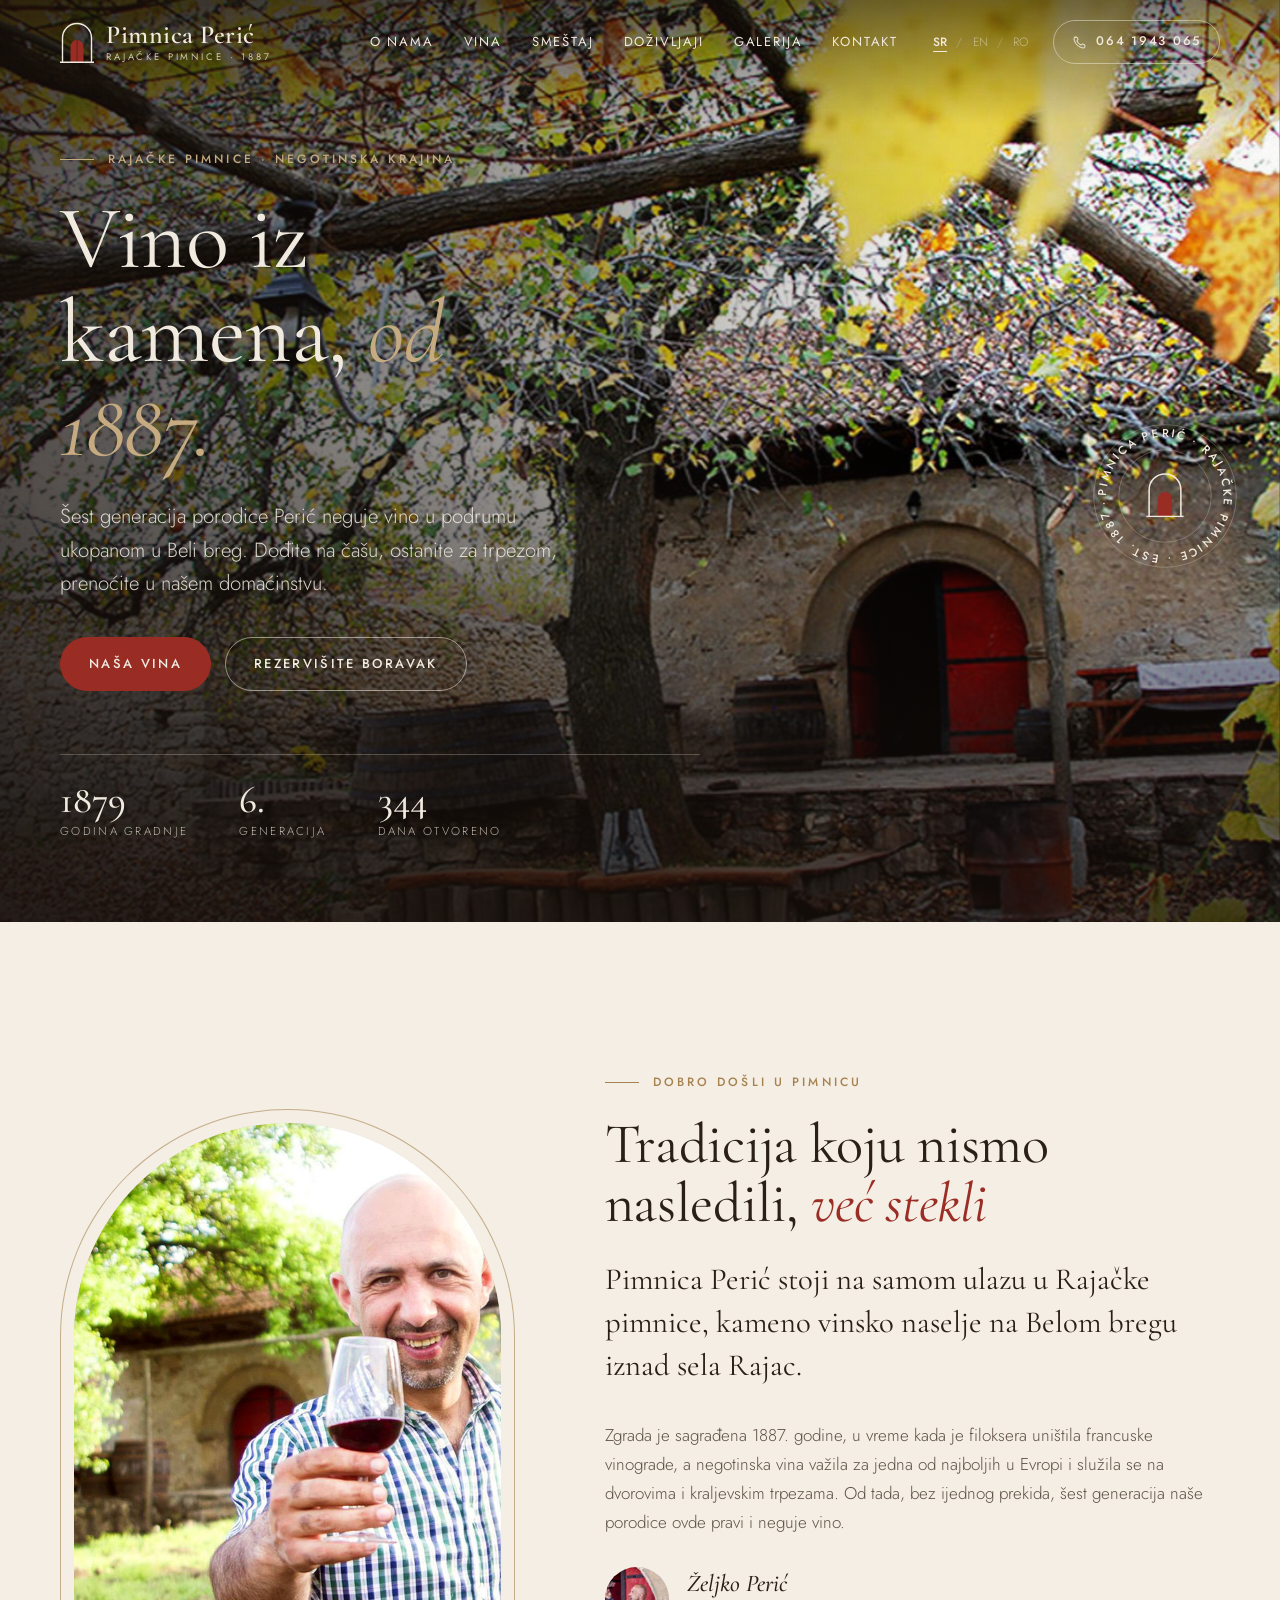
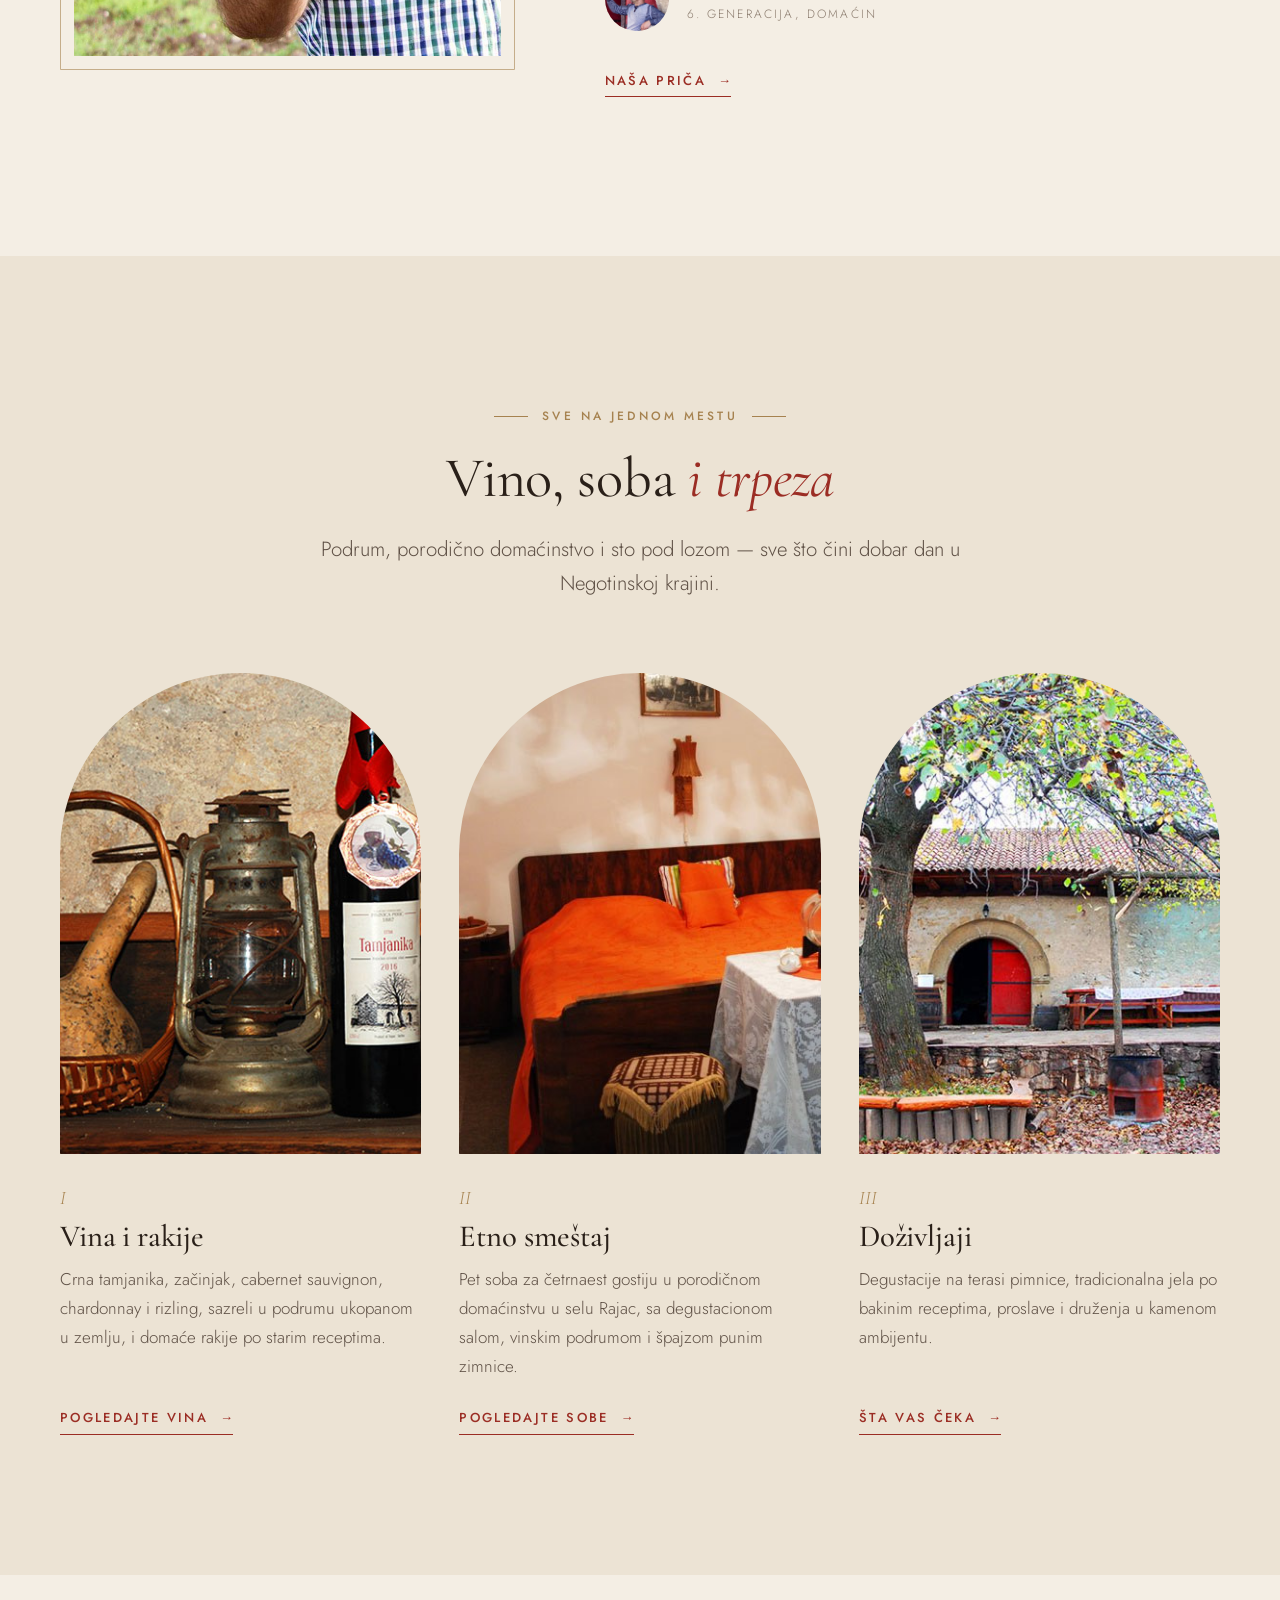
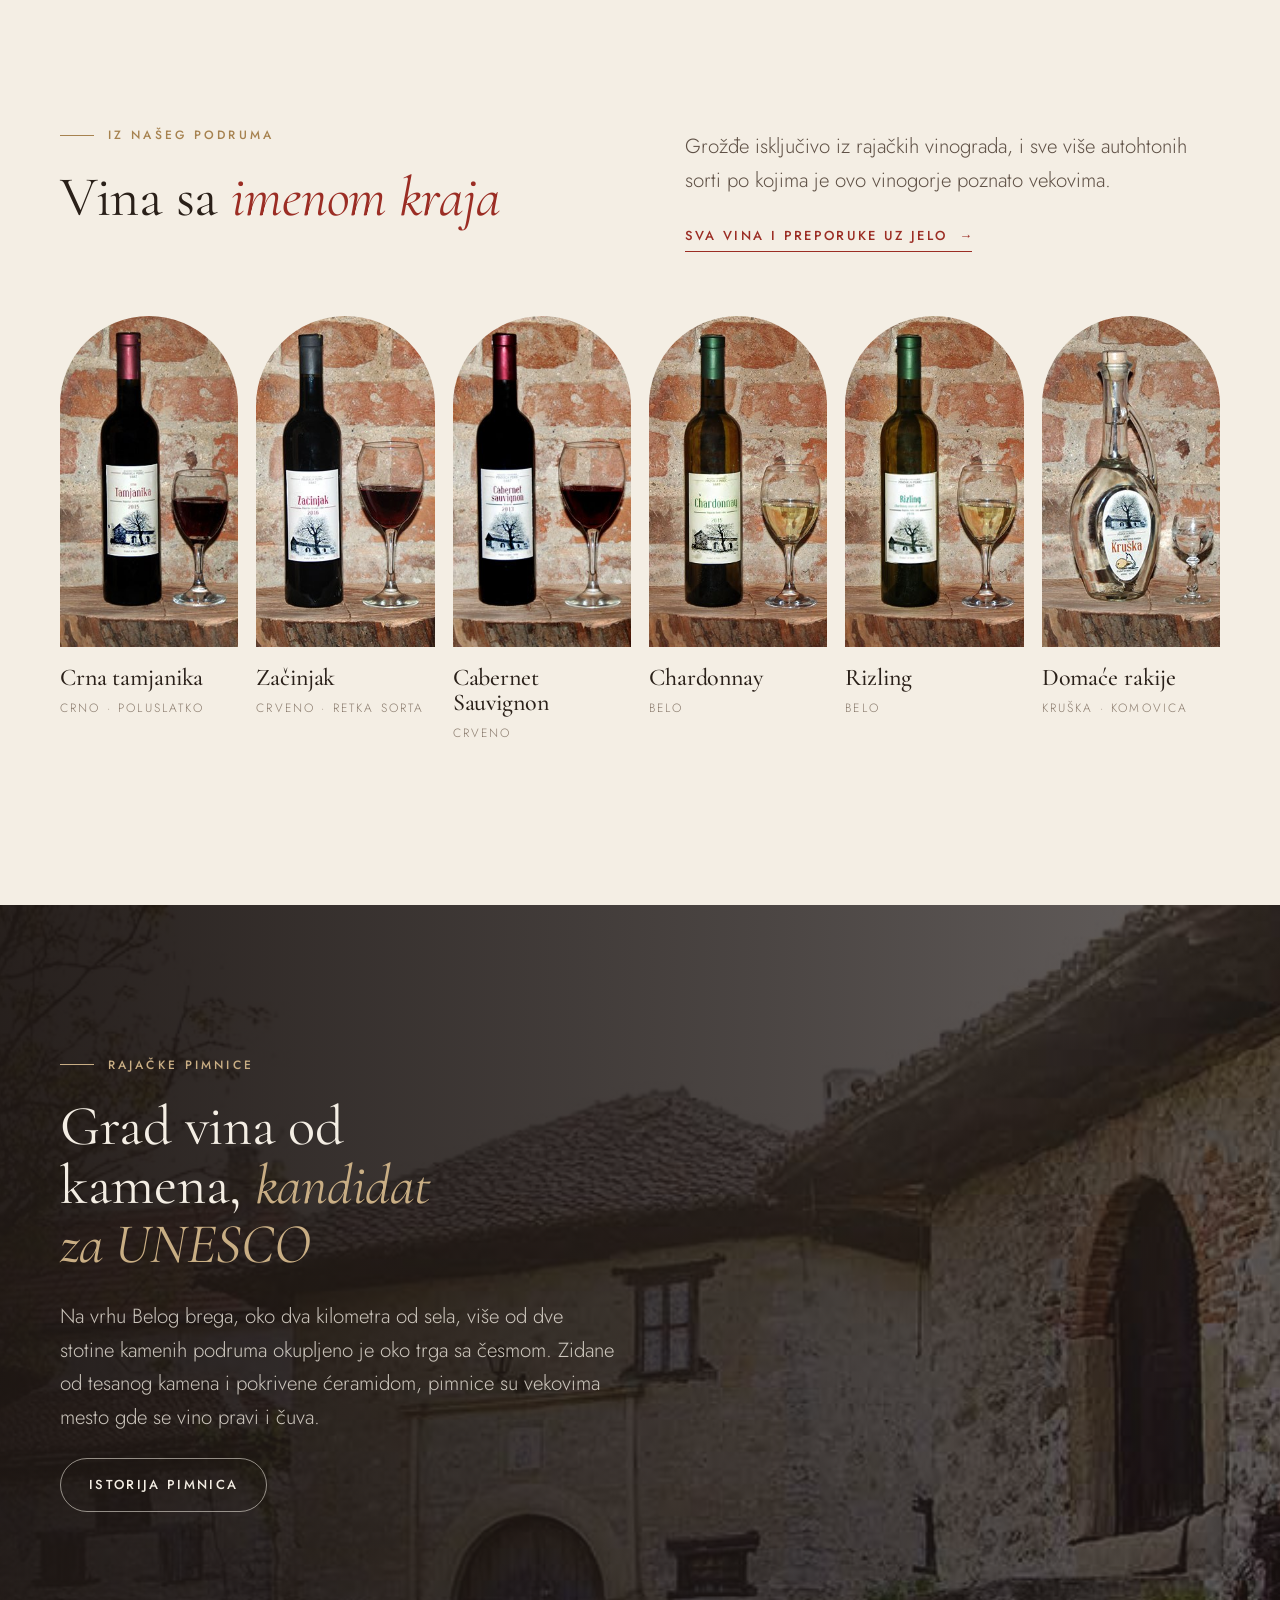
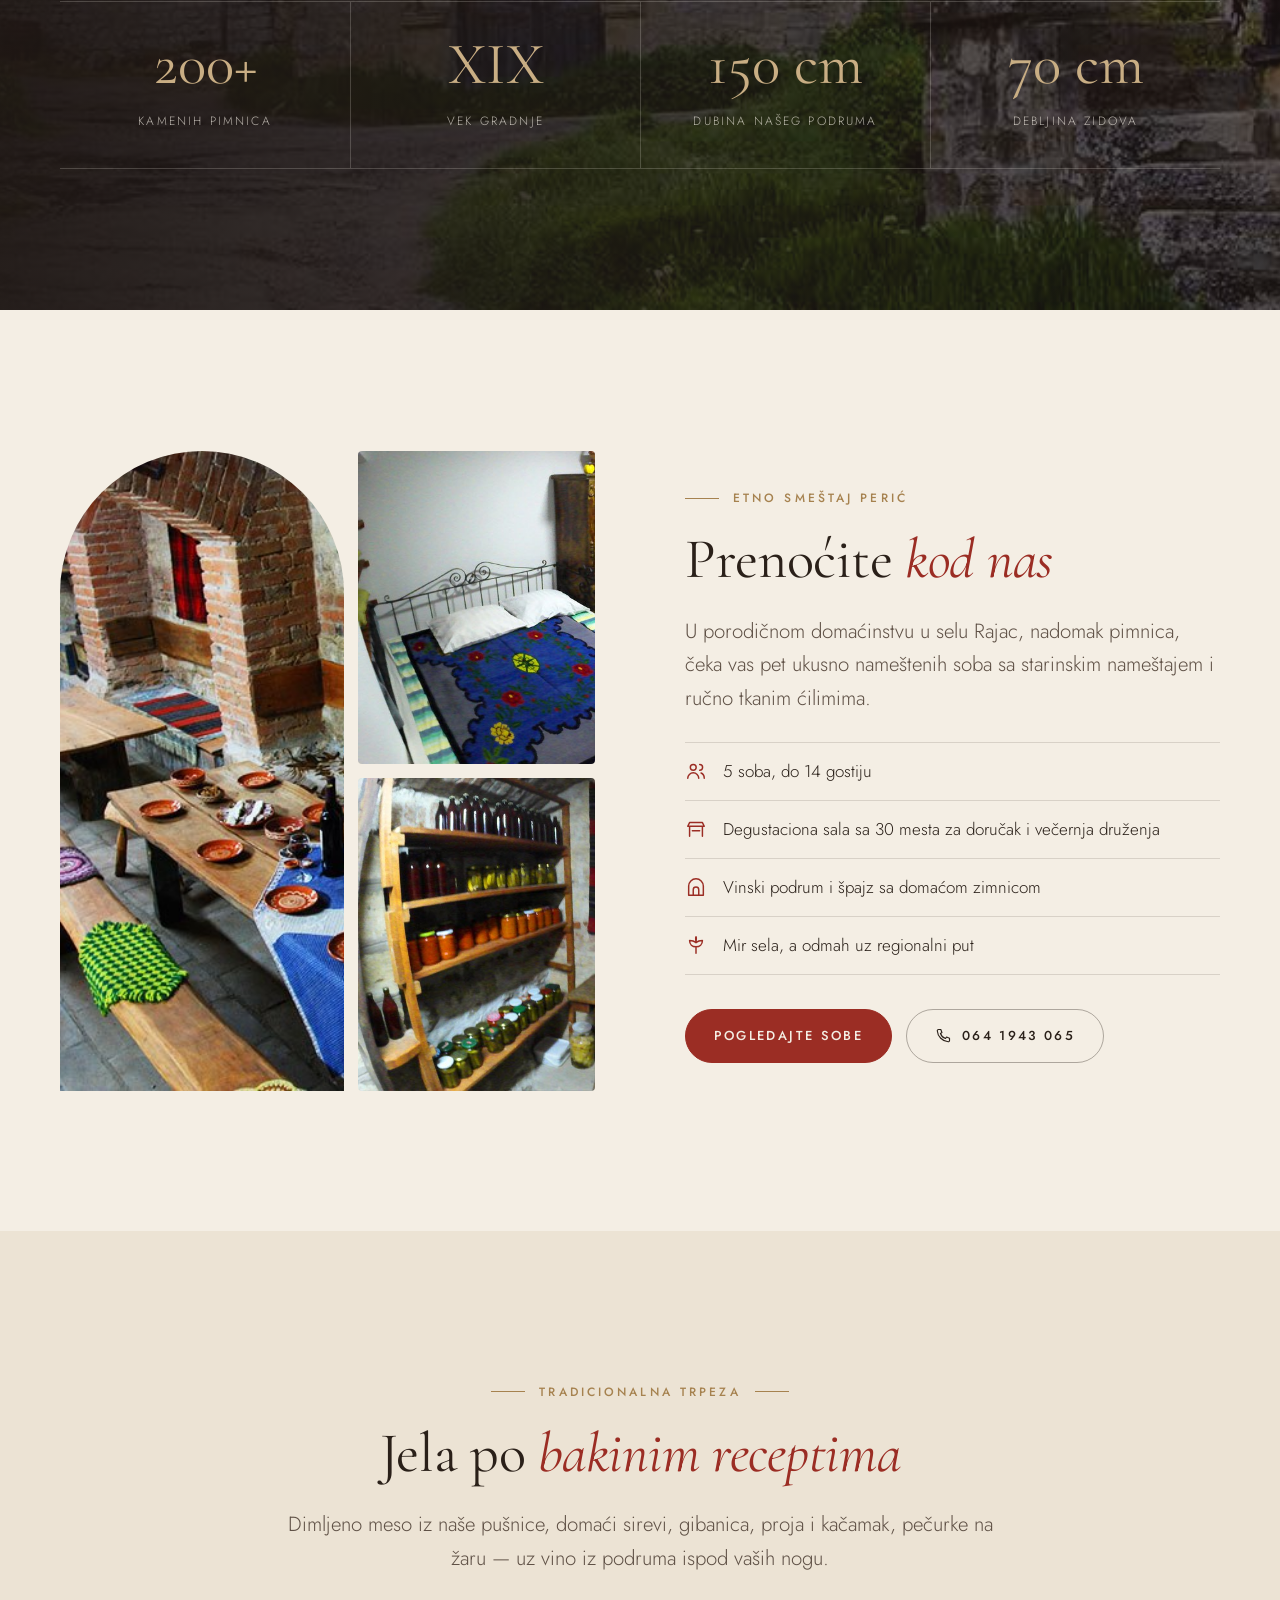
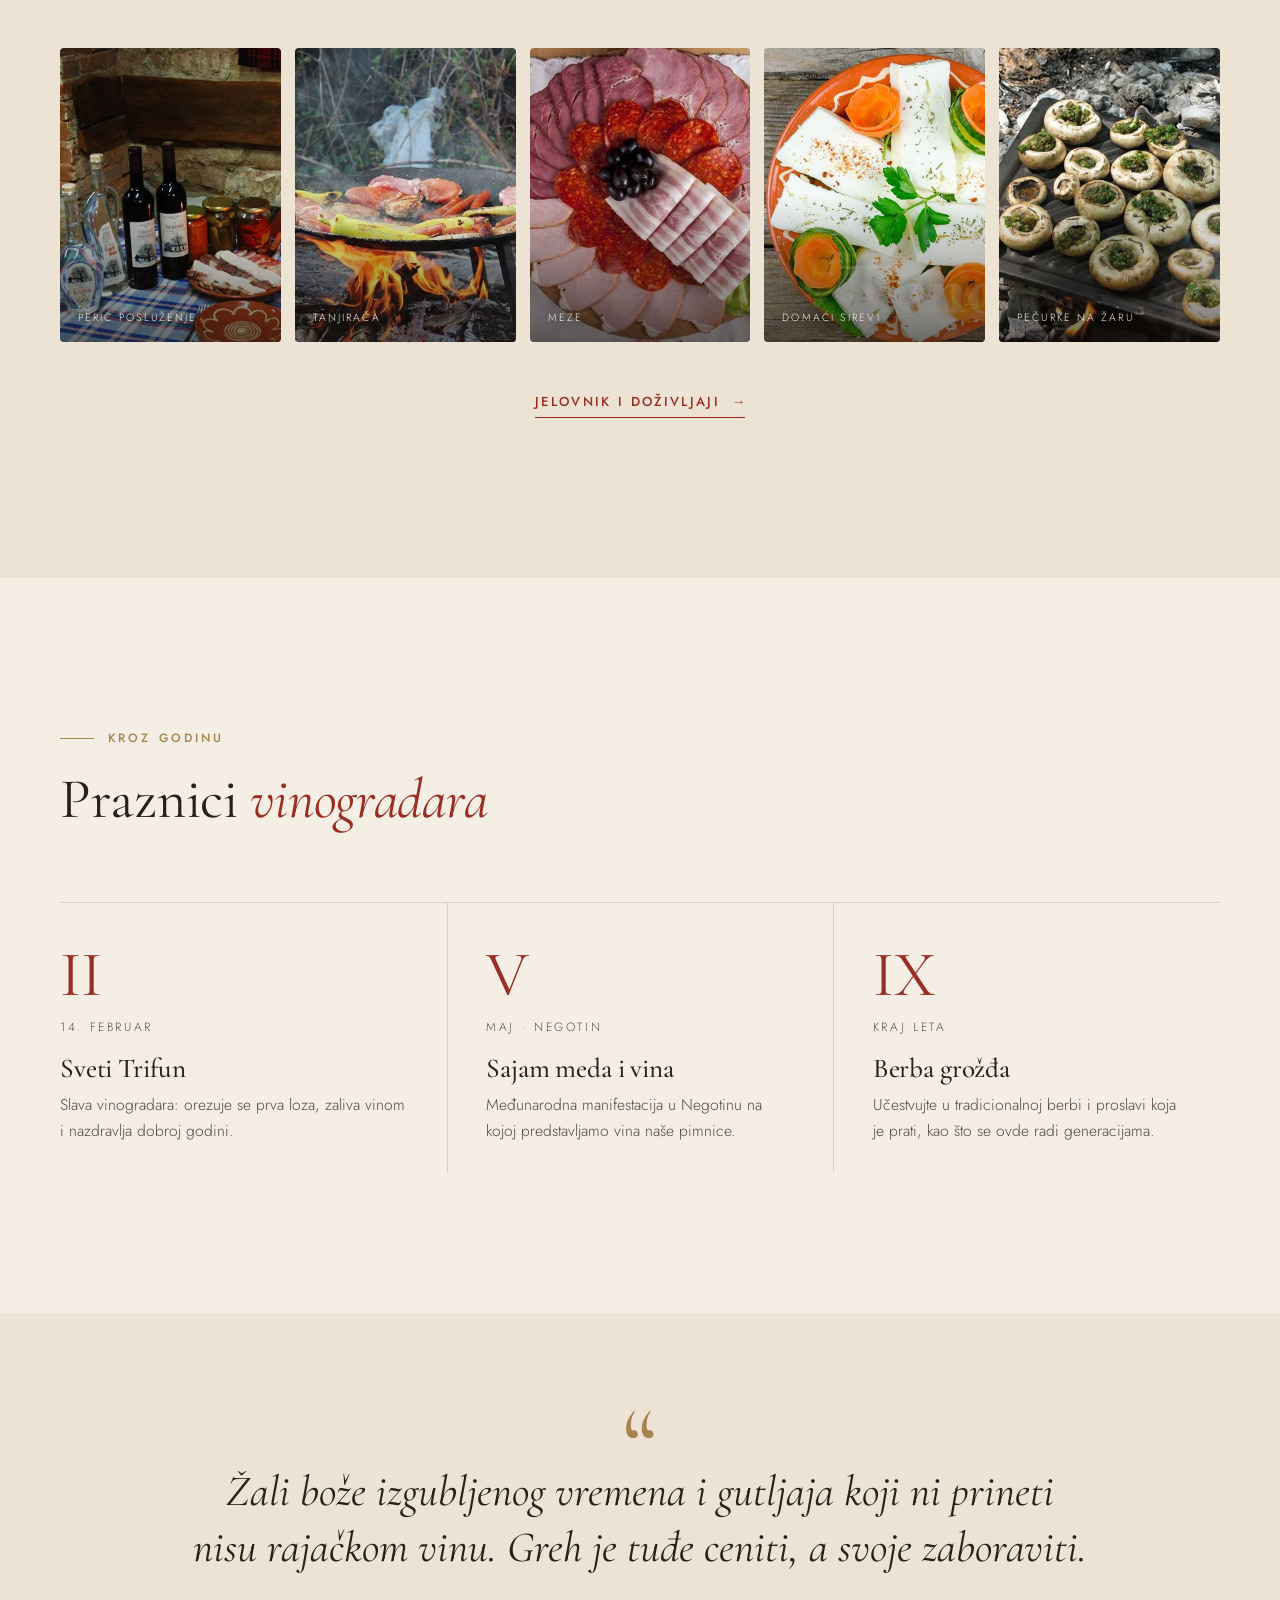
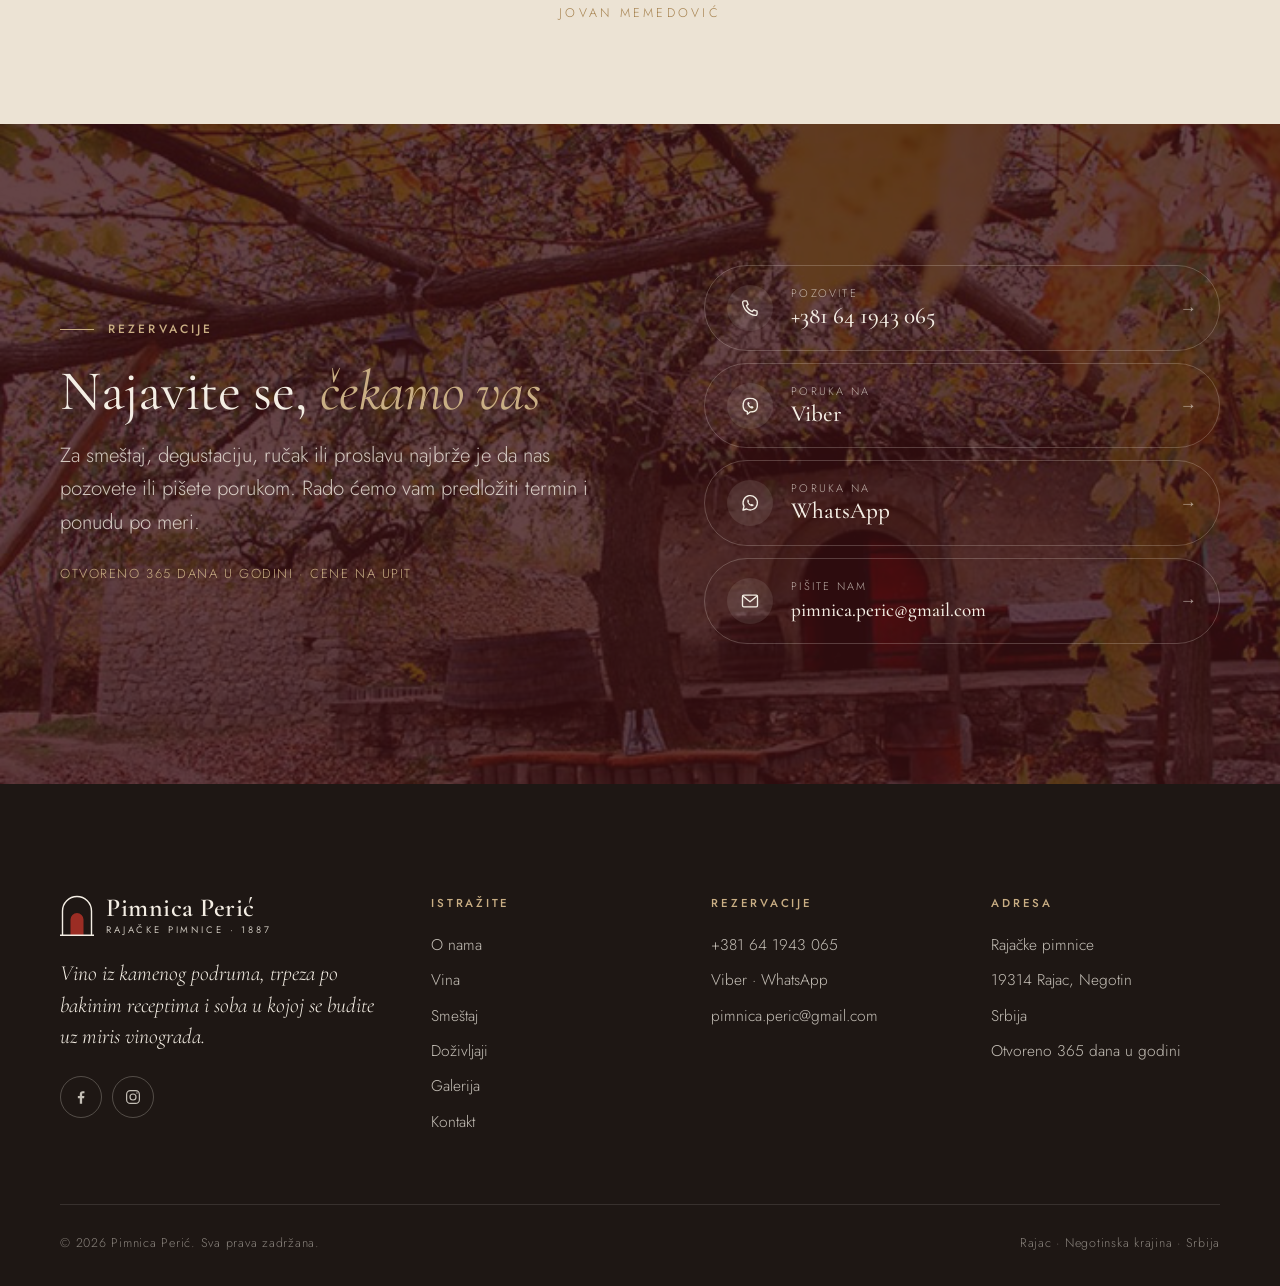
==== index.html @ 25c51761 "Add files via upload" ====
<!doctype html>
<html lang="sr-Latn">
<head>
<meta charset="utf-8">
<meta name="robots" content="noindex, nofollow">
<meta name="viewport" content="width=device-width, initial-scale=1">
<title data-i="t.home">Pimnica Perić — Vino iz kamena od 1887. | Rajačke pimnice</title>
<meta name="description" content="Porodična vinarija Pimnica Perić u Rajačkim pimnicama kod Negotina. Šest generacija, vina od autohtonih sorti, tradicionalna trpeza i etno smeštaj za 14 gostiju.">
<meta property="og:title" content="Pimnica Perić — Rajačke pimnice">
<meta property="og:description" content="Vino iz kamenog podruma od 1887. Degustacije, tradicionalna jela i etno smeštaj u selu Rajac.">
<meta property="og:image" content="hero-pimnica.jpg">
<link rel="icon" href="favicon.svg" type="image/svg+xml">
<link rel="preconnect" href="https://fonts.googleapis.com">
<link rel="preconnect" href="https://fonts.gstatic.com" crossorigin>
<link href="https://fonts.googleapis.com/css2?family=Cormorant+Garamond:ital,wght@0,400;0,500;0,600;1,400;1,500&family=Jost:wght@300;400;500&display=swap" rel="stylesheet">
<link rel="stylesheet" href="style.css">
<script type="application/ld+json">
{"@context":"https://schema.org","@type":["Winery","LodgingBusiness"],"name":"Pimnica Perić","foundingDate":"1887","telephone":"+381641943065","email":"pimnica.peric@gmail.com","address":{"@type":"PostalAddress","streetAddress":"Rajačke pimnice","postalCode":"19314","addressLocality":"Rajac","addressCountry":"RS"},"geo":{"@type":"GeoCoordinates","latitude":44.097953,"longitude":22.548270},"sameAs":["https://www.instagram.com/pimnica_peric_zeljko/"]}
</script>
</head>
<body>
<!-- @header -->
<script>try{if(!sessionStorage.getItem('pp-intro')&&!/[?&]shot\b/.test(location.search)&&!matchMedia('(prefers-reduced-motion: reduce)').matches){document.documentElement.classList.add('intro');sessionStorage.setItem('pp-intro','1')}}catch(e){}</script>
<div class="intro-screen" aria-hidden="true">
  <div class="intro-mark">
    <div class="intro-door"><span class="leaf l"></span><span class="leaf r"></span></div>
    <svg class="intro-arch" viewBox="0 0 190 240"><path pathLength="1" d="M8 240V103a87 87 0 0 1 174 0v137"/><line pathLength="1" x1="-14" y1="240" x2="204" y2="240"/></svg>
  </div>
  <div class="intro-text"><b>Pimnica Perić</b><span>Rajac · 1887</span></div>
</div>
<header class="site-header" id="top">
  <div class="wrap header-inner">
    <a class="logo" href="index.html" aria-label="Pimnica Perić">
      <svg viewBox="0 0 34 42" aria-hidden="true"><path d="M2.5 41V17a14.5 14.5 0 0 1 29 0v24" fill="none" stroke="currentColor" stroke-width="1.4"/><path d="M10.5 41V25.5a6.5 6.5 0 0 1 13 0V41Z" fill="#9B2D24"/><path d="M17 19v22" stroke="#3A1013" stroke-width=".8" opacity=".6"/><path d="M0 41.3h34" stroke="currentColor" stroke-width="1.4"/></svg>
      <span class="logo-text"><span class="logo-name">Pimnica Perić</span><span class="logo-sub" data-i="logo.sub">Rajačke pimnice · 1887</span></span>
    </a>
    <nav class="nav" id="nav" aria-label="Glavna navigacija">
      <a href="o-nama.html" data-i="nav.about">O nama</a>
      <a href="vina.html" data-i="nav.wines">Vina</a>
      <a href="smestaj.html" data-i="nav.stay">Smeštaj</a>
      <a href="dozivljaji.html" data-i="nav.exp">Doživljaji</a>
      <a href="galerija.html" data-i="nav.gallery">Galerija</a>
      <a href="kontakt.html" data-i="nav.contact">Kontakt</a>
    </nav>
    <div class="header-tools">
      <div class="lang" role="group" aria-label="Jezik / Language / Limba">
        <button type="button" data-lang="sr" aria-pressed="true">SR</button><span>/</span><button type="button" data-lang="en" aria-pressed="false">EN</button><span>/</span><button type="button" data-lang="ro" aria-pressed="false">RO</button>
      </div>
      <a class="header-call" href="tel:+381641943065"><svg aria-hidden="true"><use href="icons.svg#phone"/></svg><span class="txt">064 1943 065</span></a>
    </div>
    <button class="burger" type="button" aria-label="Meni" aria-expanded="false" aria-controls="nav"><span></span></button>
  </div>
</header>
<!-- /@header -->

<main>
  <!-- ===== HERO ===== -->
  <section class="hero">
    <div class="hero-media"><img src="hero-pimnica.jpg" alt="Kamena pimnica sa crvenim vratima pod jesenjom lozom" data-i-alt="alt.hero"></div>
    <div class="wrap hero-content">
      <div class="live" hidden><span class="live-dot"></span><span data-i="h.live">Sada u Rajcu</span><b data-live="temp">–</b><span class="sep">·</span><span data-i="h.sunset">zalazak sunca</span><b data-live="sunset">–</b></div>
      <span class="eyebrow" data-i="h.eyebrow">Rajačke pimnice · Negotinska krajina</span>
      <h1 data-i="h.title">Vino iz kamena, <em>od 1887.</em></h1>
      <p class="lead" data-i="h.lead">Šest generacija porodice Perić neguje vino u podrumu ukopanom u Beli breg. Dođite na čašu, ostanite za trpezom, prenoćite u našem domaćinstvu.</p>
      <div class="hero-actions">
        <a class="btn" href="vina.html" data-i="h.cta1">Naša vina</a>
        <a class="btn btn-outline-light" href="#rezervacija" data-i="h.cta2">Rezervišite boravak</a>
      </div>
      <div class="hero-facts">
        <div><b>1887</b><span data-i="h.f1">godina gradnje</span></div>
        <div><b>6.</b><span data-i="h.f2">generacija</span></div>
        <div><b>365</b><span data-i="h.f3">dana otvoreno</span></div>
      </div>
    </div>
    <div class="seal" aria-hidden="true">
      <svg class="seal-ring" viewBox="0 0 120 120"><defs><path id="sealPath" d="M60,60 m-47,0 a47,47 0 1,1 94,0 a47,47 0 1,1 -94,0"/></defs><circle cx="60" cy="60" r="57"/><circle cx="60" cy="60" r="37"/><text><textPath href="#sealPath" textLength="292">PIMNICA PERIĆ · RAJAČKE PIMNICE · EST. 1887 ·</textPath></text></svg>
      <svg class="seal-core" viewBox="0 0 34 42"><path d="M2.5 41V17a14.5 14.5 0 0 1 29 0v24" fill="none" stroke="currentColor" stroke-width="1.4"/><path d="M10.5 41V25.5a6.5 6.5 0 0 1 13 0V41Z" fill="#9B2D24"/><path d="M0 41.3h34" stroke="currentColor" stroke-width="1.4"/></svg>
    </div>
  </section>

  <!-- ===== DOBRO DOŠLI ===== -->
  <section class="section">
    <div class="wrap split wide-right">
      <div class="arch-frame reveal">
        <div class="arch ratio-portrait"><img src="zeljko-dobrodoslica.jpg" alt="Željko Perić sa čašom vina ispred pimnice" data-i-alt="alt.zeljko" style="object-position: 16% center" loading="lazy"></div>
      </div>
      <div class="reveal d1">
        <span class="eyebrow" data-i="i.eyebrow">Dobro došli u pimnicu</span>
        <h2 data-i="i.title">Tradicija koju nismo nasledili, <em>već stekli</em></h2>
        <p class="serif-lead" data-i="i.lead">Pimnica Perić stoji na samom ulazu u Rajačke pimnice, kameno vinsko naselje na Belom bregu iznad sela Rajac.</p>
        <p class="muted" data-i="i.p1">Zgrada je sagrađena 1887. godine, u vreme kada je filoksera uništila francuske vinograde, a negotinska vina važila za jedna od najboljih u Evropi i služila se na dvorovima i kraljevskim trpezama. Od tada, bez ijednog prekida, šest generacija naše porodice ovde pravi i neguje vino.</p>
        <div class="signature">
          <img src="zeljko-vrata.jpg" alt="" loading="lazy">
          <div><b>Željko Perić</b><span data-i="i.sig">6. generacija, domaćin</span></div>
        </div>
        <p style="margin-top:34px"><a class="link-arrow" href="o-nama.html" data-i="i.link">Naša priča</a></p>
      </div>
    </div>
  </section>

  <!-- ===== TRI STUBA ===== -->
  <section class="section bg-paper">
    <div class="wrap">
      <div class="section-head center reveal">
        <span class="eyebrow center" data-i="p.eyebrow">Sve na jednom mestu</span>
        <h2 data-i="p.title">Vino, soba <em>i trpeza</em></h2>
        <p class="lead" data-i="p.lead">Podrum, porodično domaćinstvo i sto pod lozom — sve što čini dobar dan u Negotinskoj krajini.</p>
      </div>
      <div class="pillars">
        <a class="pillar reveal" href="vina.html">
          <div class="arch"><img src="galerija-14.jpg" alt="Boca tamjanike pored starog fenjera" data-i-alt="alt.p1" loading="lazy"></div>
          <span class="num">I</span>
          <h3 data-i="p.1.t">Vina i rakije</h3>
          <p data-i="p.1.d">Crna tamjanika, začinjak, cabernet sauvignon, chardonnay i rizling, sazreli u podrumu ukopanom u zemlju, i domaće rakije po starim receptima.</p>
          <span class="link-arrow" data-i="p.1.l">Pogledajte vina</span>
        </a>
        <a class="pillar reveal d1" href="smestaj.html">
          <div class="arch"><img src="soba-3.jpg" alt="Soba sa starinskim nameštajem" data-i-alt="alt.p2" loading="lazy"></div>
          <span class="num">II</span>
          <h3 data-i="p.2.t">Etno smeštaj</h3>
          <p data-i="p.2.d">Pet soba za četrnaest gostiju u porodičnom domaćinstvu u selu Rajac, sa degustacionom salom, vinskim podrumom i špajzom punim zimnice.</p>
          <span class="link-arrow" data-i="p.2.l">Pogledajte sobe</span>
        </a>
        <a class="pillar reveal d2" href="dozivljaji.html">
          <div class="arch"><img src="galerija-03.jpg" alt="Dvorište pimnice sa stolovima pod lozom" data-i-alt="alt.p3" loading="lazy"></div>
          <span class="num">III</span>
          <h3 data-i="p.3.t">Doživljaji</h3>
          <p data-i="p.3.d">Degustacije na terasi pimnice, tradicionalna jela po bakinim receptima, proslave i druženja u kamenom ambijentu.</p>
          <span class="link-arrow" data-i="p.3.l">Šta vas čeka</span>
        </a>
      </div>
    </div>
  </section>

  <!-- ===== VINA ===== -->
  <section class="section">
    <div class="wrap">
      <div class="split" style="align-items:end; margin-bottom: clamp(40px,5vw,64px)">
        <div class="reveal">
          <span class="eyebrow" data-i="w.eyebrow">Iz našeg podruma</span>
          <h2 data-i="w.title">Vina sa <em>imenom kraja</em></h2>
        </div>
        <div class="reveal d1">
          <p class="lead" data-i="w.lead">Grožđe isključivo iz rajačkih vinograda, i sve više autohtonih sorti po kojima je ovo vinogorje poznato vekovima.</p>
          <a class="link-arrow" href="vina.html" data-i="w.link">Sva vina i preporuke uz jelo</a>
        </div>
      </div>
      <div class="wine-rail reveal">
        <a class="wine-chip" href="vina.html#tamjanika"><div class="arch"><img src="vino-tamjanika.jpg" alt="Crna tamjanika" loading="lazy"></div><h4>Crna tamjanika</h4><span data-i="w.t1">Crno · poluslatko</span></a>
        <a class="wine-chip" href="vina.html#zacinjak"><div class="arch"><img src="vino-zacinjak.jpg" alt="Začinjak" loading="lazy"></div><h4>Začinjak</h4><span data-i="w.t2">Crveno · retka sorta</span></a>
        <a class="wine-chip" href="vina.html#cabernet"><div class="arch"><img src="vino-cabernet.jpg" alt="Cabernet Sauvignon" loading="lazy"></div><h4>Cabernet Sauvignon</h4><span data-i="w.t3">Crveno</span></a>
        <a class="wine-chip" href="vina.html#chardonnay"><div class="arch"><img src="vino-chardonnay.jpg" alt="Chardonnay" loading="lazy"></div><h4>Chardonnay</h4><span data-i="w.t4">Belo</span></a>
        <a class="wine-chip" href="vina.html#rizling"><div class="arch"><img src="vino-rizling.jpg" alt="Rizling" loading="lazy"></div><h4 data-i="w.n5">Rizling</h4><span data-i="w.t4">Belo</span></a>
        <a class="wine-chip" href="vina.html#rakije"><div class="arch"><img src="rakija-kruska.jpg" alt="Domaća rakija od kruške" loading="lazy"></div><h4 data-i="w.n6">Domaće rakije</h4><span data-i="w.t6">Kruška · komovica</span></a>
      </div>
    </div>
  </section>

  <!-- ===== BAŠTINA ===== -->
  <section class="section heritage on-dark">
    <div class="heritage-bg"><img src="pimnice-04.jpg" alt="" loading="lazy"></div>
    <div class="wrap">
      <div class="reveal">
        <span class="eyebrow" data-i="hr.eyebrow">Rajačke pimnice</span>
        <h2 data-i="hr.title">Grad vina od kamena, <em>kandidat za UNESCO</em></h2>
        <p class="lead" data-i="hr.lead">Na vrhu Belog brega, oko dva kilometra od sela, više od dve stotine kamenih podruma okupljeno je oko trga sa česmom. Zidane od tesanog kamena i pokrivene ćeramidom, pimnice su vekovima mesto gde se vino pravi i čuva.</p>
        <a class="btn btn-outline-light" href="o-nama.html#pimnice" data-i="hr.link">Istorija pimnica</a>
      </div>
      <div class="facts reveal d1">
        <div class="fact"><b>200+</b><span data-i="hr.f1">kamenih pimnica</span></div>
        <div class="fact"><b>XIX</b><span data-i="hr.f2">vek gradnje</span></div>
        <div class="fact"><b>150 cm</b><span data-i="hr.f3">dubina našeg podruma</span></div>
        <div class="fact"><b>70 cm</b><span data-i="hr.f4">debljina zidova</span></div>
      </div>
    </div>
  </section>

  <!-- ===== SMEŠTAJ ===== -->
  <section class="section">
    <div class="wrap split">
      <div class="mosaic reveal">
        <div class="arch"><img src="sala-1.jpg" alt="Degustaciona sala sa drvenim stolovima" data-i-alt="alt.sala" loading="lazy"></div>
        <div class="img-card"><img src="soba-1.jpg" alt="Soba 1" loading="lazy"></div>
        <div class="img-card"><img src="spajz.jpg" alt="Špajz sa zimnicom" data-i-alt="alt.spajz" loading="lazy"></div>
      </div>
      <div class="reveal d1">
        <span class="eyebrow" data-i="s.eyebrow">Etno smeštaj Perić</span>
        <h2 data-i="s.title">Prenoćite <em>kod nas</em></h2>
        <p class="lead" data-i="s.lead">U porodičnom domaćinstvu u selu Rajac, nadomak pimnica, čeka vas pet ukusno nameštenih soba sa starinskim nameštajem i ručno tkanim ćilimima.</p>
        <ul class="checklist">
          <li><svg aria-hidden="true"><use href="icons.svg#users"/></svg><span data-i="s.l1">5 soba, do 14 gostiju</span></li>
          <li><svg aria-hidden="true"><use href="icons.svg#table"/></svg><span data-i="s.l2">Degustaciona sala sa 30 mesta za doručak i večernja druženja</span></li>
          <li><svg aria-hidden="true"><use href="icons.svg#cellar"/></svg><span data-i="s.l3">Vinski podrum i špajz sa domaćom zimnicom</span></li>
          <li><svg aria-hidden="true"><use href="icons.svg#leaf"/></svg><span data-i="s.l4">Mir sela, a odmah uz regionalni put</span></li>
        </ul>
        <div class="hero-actions" style="margin-top:34px">
          <a class="btn" href="smestaj.html" data-i="s.cta">Pogledajte sobe</a>
          <a class="btn btn-ghost" href="tel:+381641943065"><svg aria-hidden="true"><use href="icons.svg#phone"/></svg>064 1943 065</a>
        </div>
      </div>
    </div>
  </section>

  <!-- ===== TRPEZA ===== -->
  <section class="section bg-paper">
    <div class="wrap">
      <div class="section-head center reveal">
        <span class="eyebrow center" data-i="t.eyebrow">Tradicionalna trpeza</span>
        <h2 data-i="t.title">Jela po <em>bakinim receptima</em></h2>
        <p class="lead" data-i="t.lead">Dimljeno meso iz naše pušnice, domaći sirevi, gibanica, proja i kačamak, pečurke na žaru — uz vino iz podruma ispod vaših nogu.</p>
      </div>
      <div class="dish-grid reveal">
        <div class="dish"><div class="img-card"><img src="jelo-posluzenje.jpg" alt="Perić posluženje" loading="lazy"></div><span class="caption-note" data-i="t.d1">Perić posluženje</span></div>
        <div class="dish"><div class="img-card"><img src="jelo-tanjiraca.jpg" alt="Tanjirača" loading="lazy"></div><span class="caption-note" data-i="t.d4">Tanjirača</span></div>
        <div class="dish"><div class="img-card"><img src="jelo-meze.jpg" alt="Meze" loading="lazy"></div><span class="caption-note" data-i="t.d2">Meze</span></div>
        <div class="dish"><div class="img-card"><img src="jelo-sirevi.jpg" alt="Domaći sirevi" loading="lazy"></div><span class="caption-note" data-i="t.d3">Domaći sirevi</span></div>
        <div class="dish"><div class="img-card"><img src="jelo-pecurke.jpg" alt="Pečurke na žaru" loading="lazy"></div><span class="caption-note" data-i="t.d5">Pečurke na žaru</span></div>
      </div>
      <p class="center" style="margin-top:44px"><a class="link-arrow" href="dozivljaji.html#trpeza" data-i="t.link">Jelovnik i doživljaji</a></p>
    </div>
  </section>

  <!-- ===== KALENDAR ===== -->
  <section class="section">
    <div class="wrap">
      <div class="section-head reveal">
        <span class="eyebrow" data-i="c.eyebrow">Kroz godinu</span>
        <h2 data-i="c.title">Praznici <em>vinogradara</em></h2>
      </div>
      <div class="calendar reveal d1">
        <div class="cal-item"><div class="cal-date">II</div><span class="cal-month" data-i="c.m1">14. februar</span><h4 data-i="c.t1">Sveti Trifun</h4><p data-i="c.d1">Slava vinogradara: orezuje se prva loza, zaliva vinom i nazdravlja dobroj godini.</p></div>
        <div class="cal-item"><div class="cal-date">V</div><span class="cal-month" data-i="c.m2">Maj · Negotin</span><h4 data-i="c.t2">Sajam meda i vina</h4><p data-i="c.d2">Međunarodna manifestacija u Negotinu na kojoj predstavljamo vina naše pimnice.</p></div>
        <div class="cal-item"><div class="cal-date">IX</div><span class="cal-month" data-i="c.m3">Kraj leta</span><h4 data-i="c.t3">Berba grožđa</h4><p data-i="c.d3">Učestvujte u tradicionalnoj berbi i proslavi koja je prati, kao što se ovde radi generacijama.</p></div>
      </div>
    </div>
  </section>

  <!-- ===== CITAT ===== -->
  <section class="section-sm bg-paper">
    <div class="wrap">
      <div class="quote reveal">
        <span class="quote-mark">“</span>
        <blockquote data-i="q.1">Žali bože izgubljenog vremena i gutljaja koji ni prineti nisu rajačkom vinu. Greh je tuđe ceniti, a svoje zaboraviti.</blockquote>
        <cite>Jovan Memedović</cite>
      </div>
    </div>
  </section>

  <!-- ===== REZERVACIJA ===== -->
  <section class="section cta on-dark" id="rezervacija">
    <div class="cta-bg"><img src="galerija-01.jpg" alt="" loading="lazy"></div>
    <div class="wrap cta-inner">
      <div class="reveal">
        <span class="eyebrow" data-i="r.eyebrow">Rezervacije</span>
        <h2 data-i="r.title">Najavite se, <em>čekamo vas</em></h2>
        <p class="lead" data-i="r.lead">Za smeštaj, degustaciju, ručak ili proslavu najbrže je da nas pozovete ili pišete porukom. Rado ćemo vam predložiti termin i ponudu po meri.</p>
        <p class="note" data-i="r.note">Otvoreno 365 dana u godini · Cene na upit</p>
      </div>
      <div class="contact-cards reveal d1">
        <a class="ccard" href="tel:+381641943065"><span class="ic"><svg aria-hidden="true"><use href="icons.svg#phone"/></svg></span><span><small data-i="r.c1">Pozovite</small><b>+381 64 1943 065</b></span><span class="arr">→</span></a>
        <a class="ccard" href="viber://chat?number=%2B381641943065"><span class="ic"><svg aria-hidden="true"><use href="icons.svg#viber"/></svg></span><span><small data-i="r.c2">Poruka na</small><b>Viber</b></span><span class="arr">→</span></a>
        <a class="ccard" href="https://wa.me/381641943065" target="_blank" rel="noopener"><span class="ic"><svg aria-hidden="true"><use href="icons.svg#whatsapp"/></svg></span><span><small data-i="r.c2">Poruka na</small><b>WhatsApp</b></span><span class="arr">→</span></a>
        <a class="ccard" href="mailto:pimnica.peric@gmail.com"><span class="ic"><svg aria-hidden="true"><use href="icons.svg#mail"/></svg></span><span><small data-i="r.c4">Pišite nam</small><b class="email">pimnica.peric@gmail.com</b></span><span class="arr">→</span></a>
      </div>
    </div>
  </section>
</main>

<!-- @footer -->
<footer class="site-footer">
  <div class="wrap">
    <div class="footer-top">
      <div>
        <a class="logo" href="index.html" aria-label="Pimnica Perić">
          <svg viewBox="0 0 34 42" aria-hidden="true"><path d="M2.5 41V17a14.5 14.5 0 0 1 29 0v24" fill="none" stroke="currentColor" stroke-width="1.4"/><path d="M10.5 41V25.5a6.5 6.5 0 0 1 13 0V41Z" fill="#9B2D24"/><path d="M0 41.3h34" stroke="currentColor" stroke-width="1.4"/></svg>
          <span class="logo-text"><span class="logo-name">Pimnica Perić</span><span class="logo-sub" data-i="logo.sub">Rajačke pimnice · 1887</span></span>
        </a>
        <p class="footer-claim" data-i="f.claim">Vino iz kamenog podruma, trpeza po bakinim receptima i soba u kojoj se budite uz miris vinograda.</p>
        <div class="socials">
          <a href="https://www.facebook.com/Rajačko-vinogorje-Pimnica-Perić-1439563833025537" target="_blank" rel="noopener" aria-label="Facebook"><svg aria-hidden="true"><use href="icons.svg#facebook"/></svg></a>
          <a href="https://www.instagram.com/pimnica_peric_zeljko/" target="_blank" rel="noopener" aria-label="Instagram"><svg aria-hidden="true"><use href="icons.svg#instagram"/></svg></a>
        </div>
      </div>
      <div>
        <h5 data-i="f.explore">Istražite</h5>
        <ul>
          <li><a href="o-nama.html" data-i="nav.about">O nama</a></li>
          <li><a href="vina.html" data-i="nav.wines">Vina</a></li>
          <li><a href="smestaj.html" data-i="nav.stay">Smeštaj</a></li>
          <li><a href="dozivljaji.html" data-i="nav.exp">Doživljaji</a></li>
          <li><a href="galerija.html" data-i="nav.gallery">Galerija</a></li>
          <li><a href="kontakt.html" data-i="nav.contact">Kontakt</a></li>
        </ul>
      </div>
      <div>
        <h5 data-i="f.book">Rezervacije</h5>
        <ul>
          <li><a href="tel:+381641943065">+381 64 1943 065</a></li>
          <li><a href="viber://chat?number=%2B381641943065">Viber</a> · <a href="https://wa.me/381641943065" target="_blank" rel="noopener">WhatsApp</a></li>
          <li><a href="mailto:pimnica.peric@gmail.com">pimnica.peric@gmail.com</a></li>
        </ul>
      </div>
      <div>
        <h5 data-i="f.address">Adresa</h5>
        <ul>
          <li data-i="f.addr1">Rajačke pimnice</li>
          <li>19314 Rajac, Negotin</li>
          <li data-i="f.country">Srbija</li>
          <li data-i="f.open">Otvoreno 365 dana u godini</li>
        </ul>
      </div>
    </div>
    <div class="footer-bottom">
      <span>© <span data-year>2026</span> Pimnica Perić. <span data-i="f.rights">Sva prava zadržana.</span></span>
      <span data-i="f.tag">Rajac · Negotinska krajina · Srbija</span>
    </div>
  </div>
</footer>

<div class="mobile-bar" aria-label="Brzi kontakt">
  <a href="tel:+381641943065"><svg aria-hidden="true"><use href="icons.svg#phone"/></svg><span data-i="m.call">Pozovi</span></a>
  <a href="viber://chat?number=%2B381641943065"><svg aria-hidden="true"><use href="icons.svg#viber"/></svg>Viber</a>
  <a href="https://wa.me/381641943065" target="_blank" rel="noopener"><svg aria-hidden="true"><use href="icons.svg#whatsapp"/></svg>WhatsApp</a>
</div>
<!-- /@footer -->
<script src="i18n.js"></script>
<script src="app.js"></script>
</body>
</html>
---- style.css ----
/* =========================================================
   Pimnica Perić — "Kamen i zemlja"
   Topla rustična elegancija: krem, kamen, terakota, bordo.
   Motiv: kameni luk i crvena vrata pimnice.
   ========================================================= */

:root {
  --cream: #F4EEE4;
  --paper: #ECE3D4;
  --stone: #D9CDB9;
  --stone-dark: #B9A98F;
  --ink: #2A2019;
  --ink-soft: #5F5146;
  --ink-mute: #8A7B6D;
  --wine: #5E1A1F;
  --wine-deep: #3A1013;
  --door: #9B2D24;          /* crvena vrata pimnice */
  --terra: #B0592F;
  --gold: #A6824F;
  --gold-soft: #C9AE84;
  --moss: #56613F;
  --night: #1E1714;

  --serif: "Cormorant Garamond", "Cormorant", Georgia, "Times New Roman", serif;
  --sans: "Jost", "Helvetica Neue", Arial, sans-serif;

  --wrap: 1240px;
  --gutter: clamp(16px, 4vw, 40px);
  --radius: 4px;
  --ease: cubic-bezier(.22, .61, .36, 1);
  --header-h: 84px;
}

*, *::before, *::after { box-sizing: border-box; }
html { -webkit-text-size-adjust: 100%; scroll-behavior: smooth; }
body {
  margin: 0;
  background: var(--cream);
  color: var(--ink);
  font-family: var(--sans);
  font-weight: 300;
  font-size: 17px;
  line-height: 1.7;
  -webkit-font-smoothing: antialiased;
  overflow-x: hidden;
}
/* fina zrnasta tekstura papira / kamena */
body::before {
  content: "";
  position: fixed; inset: 0;
  pointer-events: none;
  z-index: 100;
  opacity: .07;
  mix-blend-mode: multiply;
  background-image: url("data:image/svg+xml,%3Csvg xmlns='http://www.w3.org/2000/svg' width='220' height='220'%3E%3Cfilter id='n'%3E%3CfeTurbulence type='fractalNoise' baseFrequency='.85' numOctaves='3' stitchTiles='stitch'/%3E%3CfeColorMatrix values='0 0 0 0 .3 0 0 0 0 .22 0 0 0 0 .15 0 0 0 1 0'/%3E%3C/filter%3E%3Crect width='100%25' height='100%25' filter='url(%23n)'/%3E%3C/svg%3E");
}

img { max-width: 100%; display: block; }
a { color: inherit; text-decoration: none; }
p { margin: 0 0 1.1em; }
ul { margin: 0; padding: 0; list-style: none; }
::selection { background: var(--door); color: var(--cream); }

.wrap { width: 100%; max-width: var(--wrap); margin: 0 auto; padding: 0 var(--gutter); }
.wrap-narrow { max-width: 860px; }

/* ---------- tipografija ---------- */
h1, h2, h3, h4 {
  font-family: var(--serif);
  font-weight: 500;
  line-height: 1.05;
  letter-spacing: -.005em;
  margin: 0 0 .45em;
  color: inherit;
}
h1 { font-size: clamp(2.9rem, 7vw, 6.2rem); font-weight: 400; }
h2 { font-size: clamp(2.2rem, 4.4vw, 3.6rem); font-weight: 400; }
h3 { font-size: clamp(1.6rem, 2.4vw, 2.1rem); }
h4 { font-size: 1.35rem; }
em, .it { font-family: var(--serif); font-style: italic; }
h1 em, h2 em { color: var(--door); font-weight: 400; }
.on-dark h1 em, .on-dark h2 em { color: var(--gold-soft); }

.eyebrow {
  display: inline-flex; align-items: center; gap: 14px;
  font-family: var(--sans);
  font-size: 12px; font-weight: 500;
  letter-spacing: .26em; text-transform: uppercase;
  color: var(--gold);
  margin-bottom: 22px;
}
.eyebrow::before { content: ""; width: 34px; height: 1px; background: currentColor; }
.eyebrow.center { justify-content: center; }
.eyebrow.center::after { content: ""; width: 34px; height: 1px; background: currentColor; }

.lead { font-size: clamp(1.1rem, 1.6vw, 1.3rem); line-height: 1.65; color: var(--ink-soft); }
.serif-lead { font-family: var(--serif); font-size: clamp(1.45rem, 2.4vw, 1.95rem); line-height: 1.4; color: var(--ink); font-weight: 400; }
.muted { color: var(--ink-soft); }
.center { text-align: center; }

/* ornament: linija + romb */
.ornament { display: flex; align-items: center; justify-content: center; gap: 14px; color: var(--gold); margin: 28px auto; }
.ornament::before, .ornament::after { content: ""; height: 1px; width: 64px; background: currentColor; opacity: .7; }
.ornament i { width: 7px; height: 7px; border: 1px solid currentColor; transform: rotate(45deg); }

/* ---------- dugmad ---------- */
.btn {
  display: inline-flex; align-items: center; justify-content: center; gap: 10px;
  padding: 15px 28px;
  font-family: var(--sans); font-size: 13px; font-weight: 500;
  letter-spacing: .18em; text-transform: uppercase;
  background: var(--door); color: var(--cream);
  border: 1px solid var(--door);
  border-radius: 999px;
  cursor: pointer;
  transition: background .35s var(--ease), color .35s var(--ease), border-color .35s var(--ease), transform .35s var(--ease);
}
.btn:hover { background: var(--wine); border-color: var(--wine); }
.btn svg { width: 17px; height: 17px; flex: none; }
.btn-ghost { background: transparent; color: var(--ink); border-color: rgba(42,32,25,.35); }
.btn-ghost:hover { background: var(--ink); color: var(--cream); border-color: var(--ink); }
.btn-light { background: var(--cream); color: var(--ink); border-color: var(--cream); }
.btn-light:hover { background: transparent; color: var(--cream); }
.btn-outline-light { background: transparent; color: var(--cream); border-color: rgba(244,238,228,.55); }
.btn-outline-light:hover { background: var(--cream); color: var(--ink); border-color: var(--cream); }

.link-arrow {
  display: inline-flex; align-items: center; gap: 12px;
  font-size: 13px; font-weight: 500; letter-spacing: .18em; text-transform: uppercase;
  color: var(--door);
  border-bottom: 1px solid currentColor; padding-bottom: 4px;
  transition: gap .35s var(--ease);
}
.link-arrow:hover { gap: 18px; }
.link-arrow::after { content: "→"; font-family: var(--sans); letter-spacing: 0; }

/* ---------- header ---------- */
.site-header {
  position: fixed; top: 0; left: 0; right: 0;
  z-index: 50;
  height: var(--header-h);
  color: var(--cream);
  transition: background .4s var(--ease), color .4s var(--ease), box-shadow .4s var(--ease), height .4s var(--ease);
}
.site-header::before {
  content: ""; position: absolute; inset: 0 0 -40px;
  background: linear-gradient(rgba(20,14,10,.55), transparent);
  pointer-events: none; transition: opacity .4s;
}
.site-header.is-solid {
  background: rgba(244,238,228,.94);
  -webkit-backdrop-filter: blur(10px); backdrop-filter: blur(10px);
  color: var(--ink);
  box-shadow: 0 1px 0 rgba(42,32,25,.1);
  --header-h: 70px;
}
.site-header.is-solid::before { opacity: 0; }
.header-inner { position: relative; height: 100%; display: flex; align-items: center; gap: 28px; }

.logo { display: flex; align-items: center; gap: 12px; line-height: 1; flex: none; }
.logo svg { width: 34px; height: 42px; flex: none; }
.logo-text { display: flex; flex-direction: column; gap: 5px; }
.logo-name { font-family: var(--serif); font-size: 26px; font-weight: 600; letter-spacing: .02em; }
.logo-sub { font-size: 9.5px; letter-spacing: .3em; text-transform: uppercase; opacity: .8; font-weight: 400; }

.nav { margin-left: auto; display: flex; align-items: center; gap: 30px; }
.nav a {
  position: relative;
  font-size: 13px; font-weight: 400; letter-spacing: .14em; text-transform: uppercase;
  padding: 6px 0;
}
.nav a::after {
  content: ""; position: absolute; left: 0; right: 0; bottom: 0; height: 1px;
  background: currentColor; transform: scaleX(0); transform-origin: left;
  transition: transform .4s var(--ease);
}
.nav a:hover::after, .nav a[aria-current="page"]::after { transform: scaleX(1); }
.nav a[aria-current="page"] { color: var(--gold-soft); }
.site-header.is-solid .nav a[aria-current="page"] { color: var(--door); }

.header-tools { display: flex; align-items: center; gap: 18px; }
.lang { display: flex; align-items: center; gap: 2px; font-size: 12px; letter-spacing: .12em; }
.lang button {
  background: none; border: 0; color: inherit; cursor: pointer;
  font: inherit; padding: 6px 7px; opacity: .55; transition: opacity .25s;
}
.lang button:hover { opacity: .9; }
.lang button[aria-pressed="true"] { opacity: 1; font-weight: 500; text-decoration: underline; text-underline-offset: 5px; }
.lang span { opacity: .35; }

.header-call {
  display: inline-flex; align-items: center; gap: 9px;
  font-size: 12.5px; font-weight: 500; letter-spacing: .14em; text-transform: uppercase;
  padding: 10px 18px; border-radius: 999px;
  border: 1px solid rgba(244,238,228,.5);
  transition: background .3s, color .3s, border-color .3s;
}
.header-call svg { width: 15px; height: 15px; }
.header-call:hover { background: var(--cream); color: var(--ink); border-color: var(--cream); }
.site-header.is-solid .header-call { border-color: var(--door); background: var(--door); color: var(--cream); }
.site-header.is-solid .header-call:hover { background: var(--wine); border-color: var(--wine); }

.burger {
  display: none; margin-left: auto;
  width: 44px; height: 44px; border: 0; background: none; color: inherit; cursor: pointer;
  position: relative;
}
.burger span, .burger::before, .burger::after {
  content: ""; position: absolute; left: 11px; right: 11px; height: 1.5px; background: currentColor;
  transition: transform .4s var(--ease), opacity .3s;
}
.burger::before { top: 15px; }
.burger span { top: 21px; }
.burger::after { top: 27px; }
.menu-open .burger::before { transform: translateY(6px) rotate(45deg); }
.menu-open .burger span { opacity: 0; }
.menu-open .burger::after { transform: translateY(-6px) rotate(-45deg); }

/* ---------- hero ---------- */
.hero {
  position: relative;
  min-height: min(100vh, 1080px); min-height: min(100svh, 1080px);
  display: flex; align-items: flex-end;
  color: var(--cream);
  overflow: hidden;
  background: var(--night);
}
.hero-media { position: absolute; inset: 0; }
.hero-media img {
  width: 100%; height: 100%; object-fit: cover;
  transform: scale(1.08);
  animation: heroZoom 18s var(--ease) forwards;
}
@keyframes heroZoom { to { transform: scale(1); } }
.hero::after {
  content: ""; position: absolute; inset: 0;
  background:
    linear-gradient(90deg, rgba(22,15,11,.72) 0%, rgba(22,15,11,.35) 45%, rgba(22,15,11,0) 75%),
    linear-gradient(0deg, rgba(22,15,11,.78) 0%, rgba(22,15,11,0) 55%);
}
.hero-content { position: relative; z-index: 2; width: 100%; padding-bottom: clamp(48px, 9vh, 110px); padding-top: 140px; }
.hero h1 { max-width: 11ch; margin-bottom: 26px; text-shadow: 0 2px 30px rgba(0,0,0,.25); }
.hero .lead { color: rgba(244,238,228,.88); max-width: 540px; margin-bottom: 36px; }
.hero .eyebrow { color: var(--gold-soft); }
.hero h1 em { color: var(--gold-soft); }
.hero-actions { display: flex; flex-wrap: wrap; gap: 14px; }

.hero-facts {
  display: flex; gap: clamp(22px, 4vw, 56px);
  margin-top: clamp(40px, 7vh, 80px);
  padding-top: 26px;
  border-top: 1px solid rgba(244,238,228,.25);
  max-width: 640px;
}
.hero-facts div { display: flex; flex-direction: column; gap: 2px; }
.hero-facts b { font-family: var(--serif); font-size: clamp(1.9rem, 3vw, 2.6rem); font-weight: 500; line-height: 1; }
.hero-facts span { font-size: 11.5px; letter-spacing: .2em; text-transform: uppercase; opacity: .75; }

.hero-est {
  position: absolute; right: var(--gutter); bottom: clamp(48px, 9vh, 110px); z-index: 2;
  writing-mode: vertical-rl; transform: rotate(180deg);
  font-size: 11px; letter-spacing: .4em; text-transform: uppercase; opacity: .7;
  display: flex; align-items: center; gap: 16px;
}
.hero-est::after { content: ""; width: 1px; height: 70px; background: currentColor; }

/* podstranice: niži hero */
.page-hero { min-height: min(72vh, 760px); min-height: min(72svh, 760px); }
.page-hero h1 { max-width: 14ch; }
.page-hero .hero-content { padding-bottom: clamp(44px, 8vh, 90px); }

.scroll-cue {
  position: absolute; left: 50%; bottom: 22px; z-index: 2;
  width: 1px; height: 46px; background: rgba(244,238,228,.3); overflow: hidden;
}
.scroll-cue::after {
  content: ""; position: absolute; left: 0; top: -50%; width: 1px; height: 50%; background: var(--cream);
  animation: cue 2.2s var(--ease) infinite;
}
@keyframes cue { to { top: 110%; } }

/* ---------- sekcije ---------- */
.section { padding: clamp(80px, 11vw, 150px) 0; position: relative; }
.section-sm { padding: clamp(60px, 8vw, 100px) 0; }
.bg-paper { background: var(--paper); }
.bg-stone { background: var(--stone); }
.bg-wine { background: var(--wine-deep); color: var(--cream); }
.bg-night { background: var(--night); color: var(--cream); }
.on-dark .eyebrow { color: var(--gold-soft); }
.on-dark .lead, .on-dark .muted { color: rgba(244,238,228,.75); }

.section-head { max-width: 720px; margin-bottom: clamp(44px, 6vw, 72px); }
.section-head.center { margin-left: auto; margin-right: auto; text-align: center; }
.section-head .lead { margin-top: 10px; }

.split {
  display: grid; grid-template-columns: 1fr 1fr;
  gap: clamp(40px, 7vw, 110px); align-items: center;
}
.split.wide-left { grid-template-columns: 1.15fr .85fr; }
.split.wide-right { grid-template-columns: .85fr 1.15fr; }

/* luk — motiv kamenih vrata pimnice */
.arch {
  position: relative;
  border-radius: 999px 999px var(--radius) var(--radius);
  overflow: hidden;
  background: var(--stone);
}
.arch img { width: 100%; height: 100%; object-fit: cover; transition: transform 1.2s var(--ease); }
.arch-frame { position: relative; padding: 14px; }
.arch-frame::before {
  content: ""; position: absolute; inset: 0;
  border: 1px solid var(--gold);
  border-radius: 999px 999px var(--radius) var(--radius);
  opacity: .6;
}
.ratio-portrait { aspect-ratio: 4 / 5; }
.ratio-tall { aspect-ratio: 3 / 4.4; }
.ratio-land { aspect-ratio: 4 / 3; }
.ratio-wide { aspect-ratio: 16 / 9; }

.img-card { position: relative; overflow: hidden; border-radius: var(--radius); background: var(--stone); }
.img-card img { width: 100%; height: 100%; object-fit: cover; transition: transform 1.2s var(--ease); }
.img-card:hover img, .arch:hover img { transform: scale(1.045); }

.caption-note {
  position: absolute; left: 18px; bottom: 16px; z-index: 2;
  font-size: 11px; letter-spacing: .2em; text-transform: uppercase; color: var(--cream);
  text-shadow: 0 1px 8px rgba(0,0,0,.5);
}

/* potpis */
.signature { display: flex; align-items: center; gap: 18px; margin-top: 30px; }
.signature img { width: 64px; height: 64px; border-radius: 50%; object-fit: cover; object-position: 60% 30%; }
.signature b { display: block; font-family: var(--serif); font-size: 1.5rem; font-weight: 500; font-style: italic; line-height: 1.1; }
.signature span { font-size: 12px; letter-spacing: .18em; text-transform: uppercase; color: var(--ink-mute); }

/* ---------- tri stuba ---------- */
.pillars { display: grid; grid-template-columns: repeat(3, 1fr); gap: clamp(20px, 3vw, 40px); }
.pillar { display: flex; flex-direction: column; }
.pillar .arch { aspect-ratio: 3 / 4; margin-bottom: 28px; }
.pillar .num { font-family: var(--serif); font-style: italic; color: var(--gold); font-size: 1.2rem; margin-bottom: 6px; }
.pillar h3 { margin-bottom: 12px; }
.pillar p { color: var(--ink-soft); flex: 1; }
.pillar .link-arrow { align-self: flex-start; margin-top: 8px; }

/* ---------- vina: traka (početna) ---------- */
.wine-rail {
  display: grid; grid-auto-flow: column; grid-auto-columns: minmax(168px, 1fr);
  gap: 18px; overflow-x: auto; scroll-snap-type: x mandatory;
  padding-bottom: 18px;
  scrollbar-width: thin; scrollbar-color: var(--stone-dark) transparent;
}
.wine-chip { scroll-snap-align: start; display: block; }
.wine-chip .arch { aspect-ratio: 27 / 50; margin-bottom: 18px; }
.wine-chip h4 { margin-bottom: 2px; font-size: 1.5rem; }
.wine-chip span { font-size: 12px; letter-spacing: .18em; text-transform: uppercase; color: var(--ink-mute); }

/* ---------- vina: lista (stranica Vina) ---------- */
.wine-list { display: flex; flex-direction: column; gap: clamp(70px, 9vw, 120px); }
.wine {
  display: grid; grid-template-columns: minmax(220px, 340px) 1fr;
  gap: clamp(36px, 6vw, 96px); align-items: center;
}
.wine:nth-child(even) { grid-template-columns: 1fr minmax(220px, 340px); }
.wine:nth-child(even) .wine-media { order: 2; }
.wine-media .arch { aspect-ratio: 27 / 50; }
.wine-meta { display: flex; flex-wrap: wrap; gap: 10px; margin-bottom: 18px; }
.tag {
  display: inline-flex; align-items: center; gap: 8px;
  font-size: 11.5px; font-weight: 500; letter-spacing: .16em; text-transform: uppercase;
  padding: 6px 13px; border-radius: 999px;
  border: 1px solid rgba(42,32,25,.2); color: var(--ink-soft);
}
.tag .dot { width: 8px; height: 8px; border-radius: 50%; background: var(--door); }
.tag .dot.white { background: #D8C27A; }
.tag .dot.clear { background: #E8E2D6; border: 1px solid var(--stone-dark); }
.tag.native { border-color: var(--gold); color: var(--gold); }
.wine h3 { font-size: clamp(2.4rem, 4.5vw, 3.6rem); font-weight: 400; margin-bottom: 18px; }
.wine .story { font-size: 1.08rem; color: var(--ink-soft); max-width: 560px; }
.pairing {
  margin-top: 26px; padding: 22px 26px;
  background: var(--paper); border-left: 2px solid var(--door);
  max-width: 560px;
}
.pairing b { display: block; font-size: 11.5px; font-weight: 500; letter-spacing: .2em; text-transform: uppercase; color: var(--door); margin-bottom: 6px; }
.pairing p { margin: 0; font-family: var(--serif); font-size: 1.22rem; line-height: 1.45; color: var(--ink); }
.bg-paper .pairing { background: var(--cream); }

.rakija-grid { display: grid; grid-template-columns: repeat(3, 1fr); gap: clamp(24px, 3vw, 44px); }
.rakija { display: flex; flex-direction: column; }
.rakija .arch { aspect-ratio: 27 / 42; margin-bottom: 24px; }
.rakija .arch img { object-position: center 70%; }
.rakija h3 { margin-bottom: 4px; }
.rakija .sub { font-size: 12px; letter-spacing: .18em; text-transform: uppercase; color: var(--gold); margin-bottom: 14px; display: block; }
.rakija p { color: var(--ink-soft); font-size: 1rem; }
.rakija .pairing { margin-top: auto; padding: 16px 20px; }
.rakija .pairing p { font-size: 1.08rem; }

.varieties { display: grid; grid-template-columns: 1fr 1fr; gap: 0; border-top: 1px solid rgba(42,32,25,.15); }
.varieties > div { padding: 34px 0; }
.varieties > div + div { border-left: 1px solid rgba(42,32,25,.15); padding-left: clamp(24px, 4vw, 56px); }
.varieties h4 { font-size: 12px; font-family: var(--sans); font-weight: 500; letter-spacing: .22em; text-transform: uppercase; color: var(--gold); margin-bottom: 16px; }
.varieties ul { display: flex; flex-wrap: wrap; gap: 8px 22px; }
.varieties li { font-family: var(--serif); font-size: 1.6rem; line-height: 1.3; }

/* ---------- brojke / činjenice ---------- */
.facts { display: grid; grid-template-columns: repeat(4, 1fr); border-top: 1px solid rgba(42,32,25,.15); border-bottom: 1px solid rgba(42,32,25,.15); }
.on-dark .facts, .facts.light { border-color: rgba(244,238,228,.2); }
.fact { padding: 34px 24px; text-align: center; }
.fact + .fact { border-left: 1px solid rgba(42,32,25,.15); }
.on-dark .fact + .fact { border-color: rgba(244,238,228,.2); }
.fact b { display: block; font-family: var(--serif); font-size: clamp(2.6rem, 4.6vw, 3.8rem); font-weight: 400; line-height: 1; color: var(--door); margin-bottom: 10px; }
.on-dark .fact b { color: var(--gold-soft); }
.fact span { font-size: 12px; letter-spacing: .18em; text-transform: uppercase; color: var(--ink-mute); }
.on-dark .fact span { color: rgba(244,238,228,.7); }

/* ---------- baština (tamna traka sa slikom) ---------- */
.heritage { position: relative; color: var(--cream); overflow: hidden; background: var(--night); }
.heritage-bg { position: absolute; inset: 0; }
.heritage-bg img { width: 100%; height: 100%; object-fit: cover; opacity: .5; }
.heritage::after { content: ""; position: absolute; inset: 0; background: linear-gradient(90deg, rgba(30,23,20,.92) 0%, rgba(30,23,20,.6) 60%, rgba(30,23,20,.35) 100%); }
.heritage .wrap { position: relative; z-index: 2; }
.heritage h2 { max-width: 15ch; }
.heritage .lead { color: rgba(244,238,228,.8); max-width: 560px; }
.heritage .facts { margin-top: clamp(50px, 7vw, 90px); }

/* ---------- smeštaj ---------- */
.mosaic { display: grid; grid-template-columns: 1.2fr 1fr; grid-template-rows: 1fr 1fr; gap: 14px; height: clamp(440px, 52vw, 640px); }
.mosaic .arch { grid-row: span 2; }
.mosaic > * { height: 100%; }

.rooms { display: grid; grid-template-columns: repeat(3, 1fr); gap: clamp(22px, 3vw, 40px); }
.room { background: var(--cream); display: flex; flex-direction: column; }
.bg-cream .room, .room.on-paper { background: var(--paper); }
.room .img-card { aspect-ratio: 4 / 4.2; border-radius: var(--radius) var(--radius) 0 0; }
.room-body { padding: 26px 26px 30px; display: flex; flex-direction: column; flex: 1; }
.room-num { font-family: var(--serif); font-style: italic; color: var(--gold); font-size: 1.1rem; }
.room h3 { margin: 2px 0 14px; }
.room ul { display: flex; flex-direction: column; gap: 9px; font-size: .97rem; color: var(--ink-soft); }
.room li { display: flex; gap: 12px; align-items: flex-start; }
.room li svg { width: 18px; height: 18px; flex: none; margin-top: 4px; color: var(--door); }
.room .guests { margin-top: auto; padding-top: 20px; display: flex; align-items: center; gap: 8px; font-size: 12px; letter-spacing: .18em; text-transform: uppercase; color: var(--ink-mute); }
.room .guests b { font-family: var(--serif); font-size: 1.6rem; letter-spacing: 0; color: var(--door); font-weight: 500; }
.room.feature { grid-column: span 3; display: grid; grid-template-columns: 1.1fr 1fr; }
.room.feature .img-card { aspect-ratio: auto; height: 100%; min-height: 360px; border-radius: var(--radius) 0 0 var(--radius); }
.room.feature .room-body { padding: clamp(30px, 4vw, 56px); justify-content: center; }

.amenities { display: grid; grid-template-columns: repeat(4, 1fr); gap: 0; }
.amenity { padding: 30px 26px; border-left: 1px solid rgba(42,32,25,.14); }
.amenity:first-child { border-left: 0; padding-left: 0; }
.amenity svg { width: 30px; height: 30px; color: var(--door); margin-bottom: 16px; }
.amenity h4 { margin-bottom: 6px; }
.amenity p { font-size: .97rem; color: var(--ink-soft); margin: 0; }

.amenities.two { grid-template-columns: 1fr 1fr; margin-top: 30px; border-top: 1px solid rgba(42,32,25,.14); }
.amenities.two .amenity { border-left: 0; padding: 26px 24px 26px 0; }
.amenities.two .amenity:nth-child(even) { border-left: 1px solid rgba(42,32,25,.14); padding-left: 24px; }
.amenities.two .amenity:nth-child(n+3) { border-top: 1px solid rgba(42,32,25,.14); }

@media (max-width: 700px) {
  .amenities.two { grid-template-columns: 1fr; }
  .amenities.two .amenity { padding: 22px 0 !important; border-left: 0 !important; }
  .amenities.two .amenity + .amenity { border-top: 1px solid rgba(42,32,25,.14); }
}

.room-cta { background: var(--wine-deep); color: var(--cream); position: relative; overflow: hidden; }
.room-cta::before {
  content: ""; position: absolute; right: -70px; bottom: -40px; width: 260px; height: 340px;
  border: 1px solid rgba(201,174,132,.35); border-radius: 999px 999px 0 0; pointer-events: none;
}
.room-cta .room-body { justify-content: center; padding: clamp(30px, 3vw, 44px); position: relative; }
.room-cta p { color: rgba(244,238,228,.78); }
.room-cta-links { display: flex; flex-direction: column; gap: 10px; margin-top: 12px; }
.room-cta-links .btn { justify-content: center; }

/* ---------- jelovnik / trpeza ---------- */
.menu-list { display: flex; flex-direction: column; }
.menu-item { display: grid; grid-template-columns: 1fr; padding: 22px 0; border-bottom: 1px dashed rgba(42,32,25,.25); }
.menu-item:first-child { border-top: 1px dashed rgba(42,32,25,.25); }
.menu-item h4 { margin: 0 0 4px; font-size: 1.6rem; }
.menu-item p { margin: 0; color: var(--ink-soft); font-size: .98rem; }

.dish-grid { display: grid; grid-template-columns: repeat(5, 1fr); gap: 14px; }
.dish { position: relative; }
.dish .img-card { aspect-ratio: 3 / 4; }
.dish .caption-note { font-size: 10.5px; }
.dish .img-card::after { content: ""; position: absolute; inset: 50% 0 0; background: linear-gradient(transparent, rgba(20,14,10,.6)); }

.chips { display: flex; flex-wrap: wrap; gap: 10px; }
.chip { padding: 9px 18px; border-radius: 999px; background: var(--cream); border: 1px solid rgba(42,32,25,.12); font-family: var(--serif); font-size: 1.2rem; line-height: 1.2; }
.bg-cream .chip { background: var(--paper); }

/* ---------- doživljaji kartice ---------- */
.exp-grid { display: grid; grid-template-columns: repeat(2, 1fr); gap: clamp(24px, 3vw, 44px); }
.exp { display: grid; grid-template-columns: 1fr 1.1fr; background: var(--cream); min-height: 340px; }
.exp .img-card { border-radius: var(--radius) 0 0 var(--radius); height: 100%; }
.exp-body { padding: clamp(24px, 3vw, 40px); display: flex; flex-direction: column; justify-content: center; }
.exp-body p { color: var(--ink-soft); font-size: .99rem; }

/* ---------- kalendar ---------- */
.calendar { display: grid; grid-template-columns: repeat(3, 1fr); gap: 0; border-top: 1px solid rgba(42,32,25,.15); }
.on-dark .calendar { border-color: rgba(244,238,228,.2); }
.cal-item { padding: 40px clamp(20px, 3vw, 40px) 10px 0; }
.cal-item + .cal-item { border-left: 1px solid rgba(42,32,25,.15); padding-left: clamp(20px, 3vw, 40px); }
.on-dark .cal-item + .cal-item { border-color: rgba(244,238,228,.2); }
.cal-date { font-family: var(--serif); font-size: clamp(3rem, 5vw, 4.4rem); line-height: 1; color: var(--door); font-weight: 400; }
.on-dark .cal-date { color: var(--gold-soft); }
.cal-month { display: block; font-size: 12px; letter-spacing: .22em; text-transform: uppercase; margin: 10px 0 18px; opacity: .75; }
.cal-item h4 { font-size: 1.7rem; margin-bottom: 8px; }
.cal-item p { font-size: .98rem; opacity: .8; }

/* ---------- citat ---------- */
.quote { text-align: center; max-width: 900px; margin: 0 auto; }
.quote-mark { font-family: var(--serif); font-size: 7rem; line-height: .6; color: var(--gold); display: block; height: 50px; }
.quote blockquote { margin: 0; font-family: var(--serif); font-size: clamp(1.7rem, 3.4vw, 2.7rem); line-height: 1.3; font-weight: 400; font-style: italic; }
.quote cite { display: block; margin-top: 28px; font-style: normal; font-size: 12.5px; letter-spacing: .26em; text-transform: uppercase; color: var(--gold); }
.quotes-pair { display: grid; grid-template-columns: 1.4fr 1fr; gap: clamp(30px, 5vw, 80px); align-items: center; }
.quotes-pair .quote { text-align: left; }
.quotes-pair .quote.small blockquote { font-size: clamp(1.35rem, 2.2vw, 1.8rem); }

/* ---------- vremenska linija ---------- */
.timeline { position: relative; display: flex; flex-direction: column; gap: 0; }
.timeline::before { content: ""; position: absolute; left: 120px; top: 10px; bottom: 10px; width: 1px; background: var(--gold); opacity: .5; }
.tl { display: grid; grid-template-columns: 120px 1fr; gap: 44px; padding: 22px 0; position: relative; }
.tl::before { content: ""; position: absolute; left: 116px; top: 38px; width: 9px; height: 9px; background: var(--cream); border: 1px solid var(--door); transform: rotate(45deg); }
.bg-paper .tl::before { background: var(--paper); }
.tl-year { font-family: var(--serif); font-size: 2rem; line-height: 1.2; color: var(--door); text-align: right; padding-right: 30px; }
.tl h4 { margin-bottom: 6px; font-size: 1.55rem; }
.tl p { color: var(--ink-soft); margin: 0; }

/* ---------- lista "zašto mi" ---------- */
.reasons { display: grid; grid-template-columns: repeat(3, 1fr); gap: clamp(24px, 4vw, 60px); }
.reason .n { font-family: var(--serif); font-size: 4rem; line-height: 1; color: var(--gold); font-style: italic; opacity: .8; }
.reason h4 { font-size: 1.6rem; margin: 10px 0 10px; }
.reason p { color: var(--ink-soft); margin: 0; }
.on-dark .reason p { color: rgba(244,238,228,.75); }

/* ---------- kontakt / rezervacija CTA ---------- */
.cta {
  position: relative; overflow: hidden;
  background: var(--wine-deep); color: var(--cream);
}
.cta-bg { position: absolute; inset: 0; }
.cta-bg img { width: 100%; height: 100%; object-fit: cover; opacity: .22; }
.cta .wrap { position: relative; z-index: 2; }
.cta-inner { display: grid; grid-template-columns: 1.1fr 1fr; gap: clamp(40px, 6vw, 90px); align-items: center; }
.cta h2 { margin-bottom: 18px; }
.cta .lead { color: rgba(244,238,228,.8); }
.cta .note { font-size: 13px; letter-spacing: .12em; text-transform: uppercase; color: var(--gold-soft); margin-top: 22px; }

.contact-cards { display: grid; gap: 12px; }
.ccard {
  display: flex; align-items: center; gap: 18px;
  padding: 18px 22px;
  border: 1px solid rgba(244,238,228,.22);
  border-radius: 999px;
  transition: background .35s var(--ease), border-color .35s var(--ease), color .35s var(--ease);
}
.ccard:hover { background: var(--cream); color: var(--ink); border-color: var(--cream); }
.ccard .ic { width: 46px; height: 46px; flex: none; border-radius: 50%; display: grid; place-items: center; background: rgba(244,238,228,.1); }
.ccard:hover .ic { background: var(--door); color: var(--cream); }
.ccard .ic svg { width: 20px; height: 20px; }
.ccard small { display: block; font-size: 11px; letter-spacing: .2em; text-transform: uppercase; opacity: .7; }
.ccard b { font-family: var(--serif); font-size: 1.45rem; font-weight: 500; line-height: 1.2; }
.ccard .arr { margin-left: auto; opacity: .6; transition: transform .35s var(--ease); }
.ccard:hover .arr { transform: translateX(4px); }

/* svetla varijanta kontakt kartica */
.contact-cards.light .ccard { border-color: rgba(42,32,25,.18); }
.contact-cards.light .ccard .ic { background: var(--paper); color: var(--door); }
.contact-cards.light .ccard:hover { background: var(--ink); color: var(--cream); border-color: var(--ink); }
.contact-cards.light .ccard:hover .ic { background: var(--door); color: var(--cream); }

/* ---------- lokacije / mape ---------- */
.locations { display: grid; grid-template-columns: 1fr 1fr; gap: clamp(22px, 3vw, 40px); }
.loc { background: var(--cream); }
.loc-map { aspect-ratio: 16 / 10; background: var(--stone); position: relative; }
.loc-map iframe { width: 100%; height: 100%; border: 0; filter: sepia(.35) saturate(.8) contrast(.95); }
.loc-body { padding: 28px 30px 32px; }
.loc-body h3 { margin-bottom: 6px; }
.loc-body p { color: var(--ink-soft); margin-bottom: 18px; }
.coords { font-size: 12.5px; letter-spacing: .12em; color: var(--ink-mute); display: block; margin-bottom: 18px; }

.routes { display: grid; grid-template-columns: repeat(3, 1fr); gap: 0; border-top: 1px solid rgba(42,32,25,.15); }
.route { padding: 34px clamp(18px, 3vw, 36px) 10px 0; }
.route + .route { border-left: 1px solid rgba(42,32,25,.15); padding-left: clamp(18px, 3vw, 36px); }
.route b { display: block; font-family: var(--serif); font-size: 3rem; font-weight: 400; color: var(--door); line-height: 1; }
.route .from { display: block; font-size: 12px; letter-spacing: .2em; text-transform: uppercase; color: var(--ink-mute); margin: 8px 0 14px; }
.route p { color: var(--ink-soft); font-size: .98rem; }

/* ---------- galerija ---------- */
.filters { display: flex; flex-wrap: wrap; justify-content: center; gap: 8px; margin-bottom: 44px; }
.filters button {
  font: inherit; font-size: 12.5px; letter-spacing: .16em; text-transform: uppercase; font-weight: 400;
  padding: 10px 20px; border-radius: 999px; cursor: pointer;
  background: transparent; color: var(--ink); border: 1px solid rgba(42,32,25,.2);
  transition: background .3s, color .3s, border-color .3s;
}
.filters button:hover { border-color: var(--ink); }
.filters button[aria-pressed="true"] { background: var(--ink); color: var(--cream); border-color: var(--ink); }

.gallery { columns: 3 300px; column-gap: 14px; }
.gallery figure { margin: 0 0 14px; break-inside: avoid; cursor: zoom-in; position: relative; overflow: hidden; border-radius: var(--radius); background: var(--stone); }
.gallery figure img { width: 100%; height: auto; transition: transform 1s var(--ease), filter .5s; }
.gallery figure:hover img { transform: scale(1.04); }
.gallery figure figcaption {
  position: absolute; left: 0; right: 0; bottom: 0; padding: 30px 16px 12px;
  font-size: 11px; letter-spacing: .2em; text-transform: uppercase; color: var(--cream);
  background: linear-gradient(transparent, rgba(20,14,10,.65));
  opacity: 0; transform: translateY(8px); transition: opacity .4s, transform .4s var(--ease);
}
.gallery figure:hover figcaption { opacity: 1; transform: none; }
.gallery figure.hide { display: none; }

.lightbox {
  position: fixed; inset: 0; z-index: 200;
  background: rgba(20,14,10,.94);
  display: none; align-items: center; justify-content: center;
  padding: 60px 70px;
}
.lightbox.open { display: flex; }
.lightbox img { max-width: 100%; max-height: 100%; object-fit: contain; border-radius: var(--radius); box-shadow: 0 30px 80px rgba(0,0,0,.5); }
.lb-btn { position: absolute; background: none; border: 1px solid rgba(244,238,228,.35); color: var(--cream); width: 50px; height: 50px; border-radius: 50%; cursor: pointer; font-size: 20px; display: grid; place-items: center; transition: background .3s; }
.lb-btn:hover { background: rgba(244,238,228,.12); }
.lb-close { top: 18px; right: 18px; }
.lb-prev { left: 14px; top: 50%; transform: translateY(-50%); }
.lb-next { right: 14px; top: 50%; transform: translateY(-50%); }
.lb-cap { position: absolute; bottom: 18px; left: 0; right: 0; text-align: center; color: rgba(244,238,228,.75); font-size: 12px; letter-spacing: .2em; text-transform: uppercase; }

/* ---------- footer ---------- */
.site-footer { background: var(--night); color: rgba(244,238,228,.78); padding: clamp(70px, 9vw, 110px) 0 32px; font-size: .97rem; }
.footer-top { display: grid; grid-template-columns: 1.4fr 1fr 1fr 1fr; gap: clamp(30px, 4vw, 60px); padding-bottom: 60px; border-bottom: 1px solid rgba(244,238,228,.12); }
.site-footer .logo { color: var(--cream); margin-bottom: 22px; }
.site-footer h5 { margin: 0 0 18px; font-family: var(--sans); font-size: 11.5px; font-weight: 500; letter-spacing: .24em; text-transform: uppercase; color: var(--gold-soft); }
.site-footer li { margin-bottom: 9px; }
.site-footer a:hover { color: var(--cream); }
.footer-claim { font-family: var(--serif); font-size: 1.35rem; line-height: 1.45; color: var(--cream); max-width: 340px; font-style: italic; }
.socials { display: flex; gap: 10px; margin-top: 24px; }
.socials a { width: 42px; height: 42px; border-radius: 50%; border: 1px solid rgba(244,238,228,.25); display: grid; place-items: center; transition: background .3s, border-color .3s; }
.socials a:hover { background: var(--door); border-color: var(--door); }
.socials svg { width: 18px; height: 18px; }
.footer-bottom { display: flex; flex-wrap: wrap; justify-content: space-between; gap: 12px; padding-top: 28px; font-size: 12.5px; letter-spacing: .06em; color: rgba(244,238,228,.5); }

/* ---------- lista sa ikonama ---------- */
.checklist { margin-top: 26px; border-top: 1px solid rgba(42,32,25,.14); }
.checklist li { display: flex; gap: 16px; align-items: flex-start; padding: 14px 0; border-bottom: 1px solid rgba(42,32,25,.14); }
.checklist svg { width: 22px; height: 22px; flex: none; color: var(--door); margin-top: 3px; }
.ccard b.email { font-size: 1.2rem; word-break: break-all; }

.dish-grid.strip4 { grid-template-columns: repeat(4, 1fr); }
@media (max-width: 1100px) { .dish-grid.strip4 .dish { display: block; } }
@media (max-width: 700px) { .dish-grid.strip4 { grid-template-columns: 1fr 1fr; } .dish-grid.strip4 .dish { display: block; } }

/* ---------- uvod podstranice ---------- */
.intro-cols { display: grid; grid-template-columns: 1fr 1fr; gap: clamp(30px, 5vw, 80px); }
.intro-cols p { color: var(--ink-soft); }
@media (max-width: 700px) { .intro-cols { grid-template-columns: 1fr; } }

/* ---------- mobilna traka za kontakt ---------- */
.mobile-bar { display: none; }

/* =========================================================
   DETALJI ZA UTISAK
   ========================================================= */

/* ---------- uvod: kameni luk i vrata koja se otvaraju ---------- */
.intro-screen { display: none; }
html.intro body { overflow: hidden; }
html.intro .intro-screen {
  display: flex; flex-direction: column; align-items: center; justify-content: center; gap: 26px;
  position: fixed; inset: 0; z-index: 300;
  background: radial-gradient(ellipse at 50% 45%, #2b211c 0%, var(--night) 70%);
  color: var(--cream);
  animation: introOut .9s var(--ease) 2.15s forwards;
}
.intro-mark { position: relative; width: 190px; height: 240px; animation: introZoom 1.1s cubic-bezier(.7,0,.3,1) 2s forwards; }
.intro-door {
  position: absolute; left: 22px; right: 22px; top: 26px; bottom: 0;
  border-radius: 999px 999px 0 0; overflow: hidden; perspective: 700px;
  background: radial-gradient(ellipse at 50% 85%, #FFE9BF 0%, #E2B873 30%, #8A4A22 75%, #3A1013 100%);
}
.intro-door .leaf {
  position: absolute; top: 0; bottom: 0; width: 50%;
  background:
    repeating-linear-gradient(90deg, rgba(0,0,0,.18) 0 1px, transparent 1px 24px),
    linear-gradient(180deg, #A8342A, #7E2219);
  box-shadow: inset 0 0 18px rgba(0,0,0,.35);
  backface-visibility: hidden;
}
.intro-door .leaf.l { left: 0; transform-origin: left center; animation: leafL 1.15s cubic-bezier(.6,0,.2,1) .95s forwards; }
.intro-door .leaf.r { right: 0; transform-origin: right center; animation: leafR 1.15s cubic-bezier(.6,0,.2,1) .95s forwards; }
.intro-door .leaf::after { content: ""; position: absolute; top: 55%; width: 5px; height: 5px; border-radius: 50%; background: var(--gold-soft); }
.intro-door .leaf.l::after { right: 9px; }
.intro-door .leaf.r::after { left: 9px; }
.intro-arch { position: absolute; inset: 0; width: 100%; height: 100%; overflow: visible; }
.intro-arch path { fill: none; stroke: var(--gold-soft); stroke-width: 1.4; stroke-dasharray: 1; stroke-dashoffset: 1; animation: draw 1s var(--ease) .1s forwards; }
.intro-arch line { stroke: var(--gold-soft); stroke-width: 1.4; stroke-dasharray: 1; stroke-dashoffset: 1; animation: draw .6s var(--ease) .5s forwards; }
.intro-text { text-align: center; opacity: 0; animation: fadeUp .8s var(--ease) .5s forwards; }
.intro-text b { display: block; font-family: var(--serif); font-weight: 500; font-size: 30px; letter-spacing: .03em; }
.intro-text span { font-size: 10.5px; letter-spacing: .4em; text-transform: uppercase; color: var(--gold-soft); }
@keyframes draw { to { stroke-dashoffset: 0; } }
@keyframes leafL { to { transform: rotateY(-108deg); } }
@keyframes leafR { to { transform: rotateY(108deg); } }
@keyframes introZoom { to { transform: scale(7) translateY(8px); opacity: 0; } }
@keyframes introOut { to { opacity: 0; visibility: hidden; } }
@keyframes fadeUp { from { opacity: 0; transform: translateY(14px); } to { opacity: 1; transform: none; } }

/* ulazak hero sadržaja */
.hero-content > * { animation: fadeUp 1.1s var(--ease) both; }
.hero-content > :nth-child(2) { animation-delay: .12s; }
.hero-content > :nth-child(3) { animation-delay: .24s; }
.hero-content > :nth-child(4) { animation-delay: .36s; }
.hero-content > :nth-child(5) { animation-delay: .48s; }
.hero-content > :nth-child(6) { animation-delay: .6s; }
html.intro .hero-content > * { animation-delay: 2.5s; }
html.intro .hero-content > :nth-child(2) { animation-delay: 2.62s; }
html.intro .hero-content > :nth-child(3) { animation-delay: 2.74s; }
html.intro .hero-content > :nth-child(4) { animation-delay: 2.86s; }
html.intro .hero-content > :nth-child(5) { animation-delay: 2.98s; }
html.intro .hero-content > :nth-child(6) { animation-delay: 3.1s; }

/* ---------- linija napretka ---------- */
.progress { position: fixed; top: 0; left: 0; right: 0; height: 2px; z-index: 80; background: var(--door); transform-origin: left; transform: scaleX(0); pointer-events: none; }

/* ---------- pečat ---------- */
.seal {
  position: absolute; z-index: 2; right: var(--gutter); top: 50%;
  width: 150px; height: 150px; margin-top: -40px;
  color: var(--cream);
  animation: fadeUp 1.2s var(--ease) .8s both;
}
html.intro .seal { animation-delay: 3.2s; }
.seal-ring { width: 100%; height: 100%; animation: spin 40s linear infinite; }
.seal-ring text { font-family: var(--sans); font-size: 9.2px; font-weight: 500; letter-spacing: .1em; fill: currentColor; }
.seal-ring circle { fill: none; stroke: rgba(244,238,228,.35); stroke-width: .6; }
.seal-core { position: absolute; left: 50%; top: 50%; width: 38px; height: 46px; transform: translate(-50%, -54%); }
@keyframes spin { to { transform: rotate(360deg); } }

/* ---------- uživo iz Rajca ---------- */
.live {
  display: flex; width: max-content; max-width: 100%; align-items: center; gap: 9px; flex-wrap: wrap;
  margin-bottom: 26px; padding: 8px 16px 8px 13px;
  border-radius: 999px; border: 1px solid rgba(244,238,228,.22);
  background: rgba(30,23,20,.35); -webkit-backdrop-filter: blur(8px); backdrop-filter: blur(8px);
  font-size: 12px; letter-spacing: .1em; color: rgba(244,238,228,.85);
}
.live[hidden] { display: none; }
.live b { font-weight: 500; color: var(--cream); letter-spacing: .04em; }
.live .sep { opacity: .4; }
.live-dot { width: 7px; height: 7px; border-radius: 50%; background: #7FB069; box-shadow: 0 0 0 0 rgba(127,176,105,.6); animation: pulse 2.4s infinite; }
@keyframes pulse { 70% { box-shadow: 0 0 0 8px rgba(127,176,105,0); } 100% { box-shadow: 0 0 0 0 rgba(127,176,105,0); } }

/* ---------- vinski vodič ---------- */
.finder-opts { display: flex; flex-wrap: wrap; gap: 10px; margin: clamp(36px, 4vw, 54px) 0 clamp(30px, 4vw, 44px); }
.finder-opts button {
  font: inherit; font-size: 14px; letter-spacing: .04em; cursor: pointer;
  padding: 12px 22px; border-radius: 999px;
  background: transparent; color: var(--cream); border: 1px solid rgba(244,238,228,.25);
  transition: background .3s, color .3s, border-color .3s;
}
.finder-opts button:hover { border-color: var(--gold-soft); }
.finder-opts button[aria-pressed="true"] { background: var(--gold-soft); color: var(--night); border-color: var(--gold-soft); }
.finder-result { display: grid; grid-template-columns: repeat(3, 1fr); gap: 18px; min-height: 230px; }
.pick {
  display: grid; grid-template-columns: 92px 1fr; gap: 20px; align-items: center;
  padding: 18px 22px 18px 18px; border: 1px solid rgba(244,238,228,.14); border-radius: var(--radius);
  background: rgba(244,238,228,.03);
  animation: fadeUp .6s var(--ease) both;
  transition: border-color .3s, background .3s;
}
.pick:hover { border-color: var(--gold-soft); background: rgba(244,238,228,.06); }
.pick:nth-child(2) { animation-delay: .08s; }
.pick:nth-child(3) { animation-delay: .16s; }
.pick .arch { aspect-ratio: 27 / 50; }
.pick small { display: block; font-size: 10.5px; letter-spacing: .2em; text-transform: uppercase; color: var(--gold-soft); margin-bottom: 4px; }
.pick h4 { font-size: 1.6rem; margin: 0 0 8px; color: var(--cream); }
.pick p { margin: 0 0 12px; font-size: .95rem; line-height: 1.55; color: rgba(244,238,228,.75); }
.pick .more { font-size: 11.5px; letter-spacing: .18em; text-transform: uppercase; color: var(--gold-soft); }

/* ---------- presek podruma ---------- */
.cellar-fig { margin: 0; position: relative; }
.cellar-fig svg { width: 100%; height: auto; display: block; overflow: visible; }
.cellar-fig text { font-family: var(--sans); font-size: 11px; letter-spacing: .14em; text-transform: uppercase; fill: var(--ink-soft); }
.cellar-fig .big { font-family: var(--serif); font-size: 30px; letter-spacing: 0; text-transform: none; fill: var(--door); }
.cellar-fig .serif { font-family: var(--serif); font-size: 17px; letter-spacing: .02em; text-transform: none; font-style: italic; fill: var(--ink); }
.cellar-fig .dim { stroke: var(--door); stroke-width: 1.2; }
.cellar-fig .lead-line { stroke: var(--ink-mute); stroke-width: .8; stroke-dasharray: 3 3; }
.cellar-fig .heat { fill: none; stroke: var(--terra); stroke-width: 1.4; stroke-linecap: round; }
.cellar-fig .cold { fill: none; stroke: #6F8FA6; stroke-width: 1.4; stroke-linecap: round; }
.cellar-fig .calm { fill: none; stroke: var(--gold); stroke-width: 1.2; stroke-dasharray: 2 5; stroke-linecap: round; }
.js .cellar-fig .heat, .js .cellar-fig .cold { stroke-dasharray: 60; stroke-dashoffset: 60; transition: stroke-dashoffset 1.6s var(--ease) .4s; }
.js .cellar-fig.in .heat, .js .cellar-fig.in .cold { stroke-dashoffset: 0; }
.js .cellar-fig .dim-g { opacity: 0; transition: opacity .8s var(--ease) 1.2s; }
.js .cellar-fig.in .dim-g { opacity: 1; }

/* ---------- godina u vinogradu ---------- */
.year { display: grid; grid-template-columns: repeat(6, 1fr); border-top: 1px solid rgba(42,32,25,.15); border-left: 1px solid rgba(42,32,25,.15); }
.month { position: relative; padding: 24px 20px 26px; border-right: 1px solid rgba(42,32,25,.15); border-bottom: 1px solid rgba(42,32,25,.15); transition: background .3s; }
.month:hover { background: var(--paper); }
.month .m-num { font-family: var(--serif); font-style: italic; color: var(--gold); font-size: 1rem; }
.month h4 { font-size: 1.45rem; margin: 2px 0 8px; }
.month p { margin: 0; font-size: .92rem; line-height: 1.55; color: var(--ink-soft); }
.month .now-tag { display: none; }
.month.now { background: var(--wine-deep); color: var(--cream); }
.month.now p { color: rgba(244,238,228,.8); }
.month.now .m-num { color: var(--gold-soft); }
.month.now .now-tag {
  display: inline-block; position: absolute; top: 16px; right: 16px;
  font-style: normal; font-size: 10px; letter-spacing: .2em; text-transform: uppercase;
  padding: 4px 10px; border-radius: 999px; background: var(--gold-soft); color: var(--night);
}
.month.fest h4::after { content: " ✦"; color: var(--door); font-size: .8em; }
.month.now.fest h4::after { color: var(--gold-soft); }

/* ---------- sitni detalji ---------- */
.wine-chip .arch img { transition: transform 1s var(--ease); }
.wine-chip:hover .arch img { transform: translateY(-8px) scale(1.03); }
.wine-chip h4 { transition: color .3s; }
.wine-chip:hover h4 { color: var(--door); }

@media (max-width: 1100px) {
  .finder-result { grid-template-columns: 1fr 1fr; }
  .year { grid-template-columns: repeat(4, 1fr); }
}
@media (max-width: 960px) {
  .seal { width: 110px; height: 110px; top: 120px; margin-top: 0; }
}
@media (max-width: 700px) {
  .seal { display: none; }
  .finder-result { grid-template-columns: 1fr; min-height: 0; }
  .finder-opts button { padding: 10px 16px; font-size: 13px; }
  .year { grid-template-columns: 1fr 1fr; }
  .month { padding: 18px 14px 20px; }
  .month h4 { font-size: 1.25rem; }
  .month .now-tag { top: 10px; right: 10px; font-size: 9px; padding: 3px 8px; }
  .live { font-size: 11px; gap: 7px; }
}

/* ---------- animacija pojavljivanja ---------- */
.js .reveal { opacity: 0; transform: translateY(28px); transition: opacity 1.1s var(--ease), transform 1.1s var(--ease); }
.js .reveal.in { opacity: 1; transform: none; }
.js .reveal.d1 { transition-delay: .12s; }
.js .reveal.d2 { transition-delay: .24s; }
.js .reveal.d3 { transition-delay: .36s; }

@media (prefers-reduced-motion: reduce) {
  *, *::before, *::after { animation: none !important; transition: none !important; }
  .js .reveal { opacity: 1; transform: none; }
  html { scroll-behavior: auto; }
}

/* =========================================================
   Responsive
   ========================================================= */
@media (max-width: 1100px) {
  .nav { gap: 22px; }
  .header-call .txt { display: none; }
  .header-call { padding: 10px 12px; }
  .footer-top { grid-template-columns: 1fr 1fr; }
  .dish-grid { grid-template-columns: repeat(3, 1fr); }
  .dish:nth-child(n+4) { display: none; }
}

@media (max-width: 960px) {
  :root { --header-h: 70px; }
  .burger { display: block; }
  .nav {
    position: fixed; inset: 0; z-index: -1;
    flex-direction: column; justify-content: center; align-items: center; gap: 8px;
    background: var(--cream); color: var(--ink);
    opacity: 0; visibility: hidden; transition: opacity .4s var(--ease), visibility .4s;
  }
  .nav a { font-family: var(--serif); font-size: 2.2rem; letter-spacing: 0; text-transform: none; padding: 6px 0; }
  .nav a[aria-current="page"] { color: var(--door); }
  .menu-open .nav { opacity: 1; visibility: visible; }
  .menu-open .site-header { color: var(--ink); -webkit-backdrop-filter: none; backdrop-filter: none; }
  .nav { transition: opacity .4s var(--ease), visibility 0s linear .4s; }
  .menu-open .nav { transition: opacity .4s var(--ease), visibility 0s; }
  .menu-open .mobile-bar.show { transform: translateY(140%); }
  .menu-open .site-header::before { opacity: 0; }
  .header-tools { margin-left: 0; }
  .header-call { display: none; }
  .burger { margin-left: 4px; }
  .logo { margin-right: auto; }

  .split, .split.wide-left, .split.wide-right, .cta-inner, .quotes-pair { grid-template-columns: 1fr; }
  .pillars, .rooms, .rakija-grid, .reasons { grid-template-columns: 1fr 1fr; }
  .pillars > :last-child, .reasons > :last-child { grid-column: span 2; }
  .pillars > :last-child .arch { aspect-ratio: 16 / 10; }
  .room.feature { grid-column: span 2; grid-template-columns: 1fr; }
  .room.feature .img-card { min-height: 300px; border-radius: var(--radius) var(--radius) 0 0; }
  .amenities { grid-template-columns: 1fr 1fr; }
  .amenity:nth-child(3) { border-left: 0; padding-left: 0; }
  .facts { grid-template-columns: 1fr 1fr; }
  .fact:nth-child(3) { border-left: 0; }
  .fact:nth-child(n+3) { border-top: 1px solid rgba(42,32,25,.15); }
  .on-dark .fact:nth-child(n+3) { border-color: rgba(244,238,228,.2); }
  .exp-grid { grid-template-columns: 1fr; }
  .locations { grid-template-columns: 1fr; }
  .hero-est { display: none; }
  .mobile-bar {
    display: grid; grid-template-columns: repeat(3, 1fr);
    position: fixed; left: 10px; right: 10px; bottom: 10px; z-index: 60;
    background: var(--ink); color: var(--cream);
    border-radius: 999px; overflow: hidden;
    box-shadow: 0 12px 30px rgba(20,14,10,.35);
    transform: translateY(140%); transition: transform .5s var(--ease);
  }
  .mobile-bar.show { transform: none; }
  .mobile-bar a { display: flex; align-items: center; justify-content: center; gap: 8px; padding: 15px 6px; font-size: 12px; font-weight: 500; letter-spacing: .12em; text-transform: uppercase; }
  .mobile-bar a + a { border-left: 1px solid rgba(244,238,228,.15); }
  .mobile-bar a:first-child { background: var(--door); }
  .mobile-bar svg { width: 16px; height: 16px; }
  .site-footer { padding-bottom: 100px; }
}

@media (max-width: 700px) {
  body { font-size: 16px; }
  .logo-name { font-size: 22px; }
  .logo-sub { font-size: 8.5px; letter-spacing: .24em; }
  .logo svg { width: 28px; height: 35px; }
  .lang button { padding: 6px 4px; }
  .lang { font-size: 11px; letter-spacing: .06em; }
  .header-inner { gap: 6px; }
  .burger { flex: none; margin-right: -10px; }
  .logo { gap: 9px; min-width: 0; }
  .logo-name { font-size: 20px; }
  .logo-sub { font-size: 7.5px; letter-spacing: .18em; }
  .hero h1 { max-width: none; }
  .hero::after {
    background: linear-gradient(0deg, rgba(22,15,11,.88) 0%, rgba(22,15,11,.5) 50%, rgba(22,15,11,.2) 100%);
  }
  .hero-facts { gap: 18px; }
  .hero-facts span { font-size: 10px; letter-spacing: .14em; }
  .hero-actions .btn { flex: 1 1 auto; }
  .pillars, .rooms, .rakija-grid, .reasons, .amenities, .calendar, .routes, .varieties { grid-template-columns: 1fr; }
  .pillars > :last-child, .reasons > :last-child, .room.feature { grid-column: auto; }
  .pillars > :last-child .arch { aspect-ratio: 3 / 4; }
  .amenity { border-left: 0 !important; padding-left: 0; padding-right: 0; border-top: 1px solid rgba(42,32,25,.14); }
  .amenity:first-child { border-top: 0; }
  .cal-item, .route { padding: 30px 0 6px !important; border-left: 0 !important; }
  .cal-item + .cal-item, .route + .route { border-top: 1px solid rgba(42,32,25,.15); }
  .on-dark .cal-item + .cal-item { border-color: rgba(244,238,228,.2); }
  .varieties > div + div { border-left: 0; padding-left: 0; border-top: 1px solid rgba(42,32,25,.15); }
  .wine, .wine:nth-child(even) { grid-template-columns: 1fr; gap: 28px; }
  .wine:nth-child(even) .wine-media { order: 0; }
  .wine-media { max-width: 260px; margin: 0 auto; width: 100%; }
  .exp { grid-template-columns: 1fr; }
  .exp .img-card { aspect-ratio: 16 / 10; border-radius: var(--radius) var(--radius) 0 0; }
  .mosaic { grid-template-columns: 1fr 1fr; grid-template-rows: auto auto; height: auto; }
  .mosaic .arch { grid-column: span 2; grid-row: auto; aspect-ratio: 4 / 4; }
  .mosaic .img-card { aspect-ratio: 1; }
  .dish-grid { grid-template-columns: repeat(2, 1fr); }
  .dish:nth-child(n+3) { display: none; }
  .timeline::before { left: 6px; }
  .tl { grid-template-columns: 1fr; gap: 4px; padding-left: 34px; }
  .tl::before { left: 2px; top: 34px; }
  .tl-year { text-align: left; padding: 0; }
  .footer-top { grid-template-columns: 1fr; }
  .ccard { padding: 14px 18px; gap: 14px; }
  .ccard b { font-size: 1.2rem; }
  .lightbox { padding: 70px 12px; }
  .lb-prev, .lb-next { top: auto; bottom: 14px; transform: none; }
  .facts .fact { padding: 26px 12px; }
}
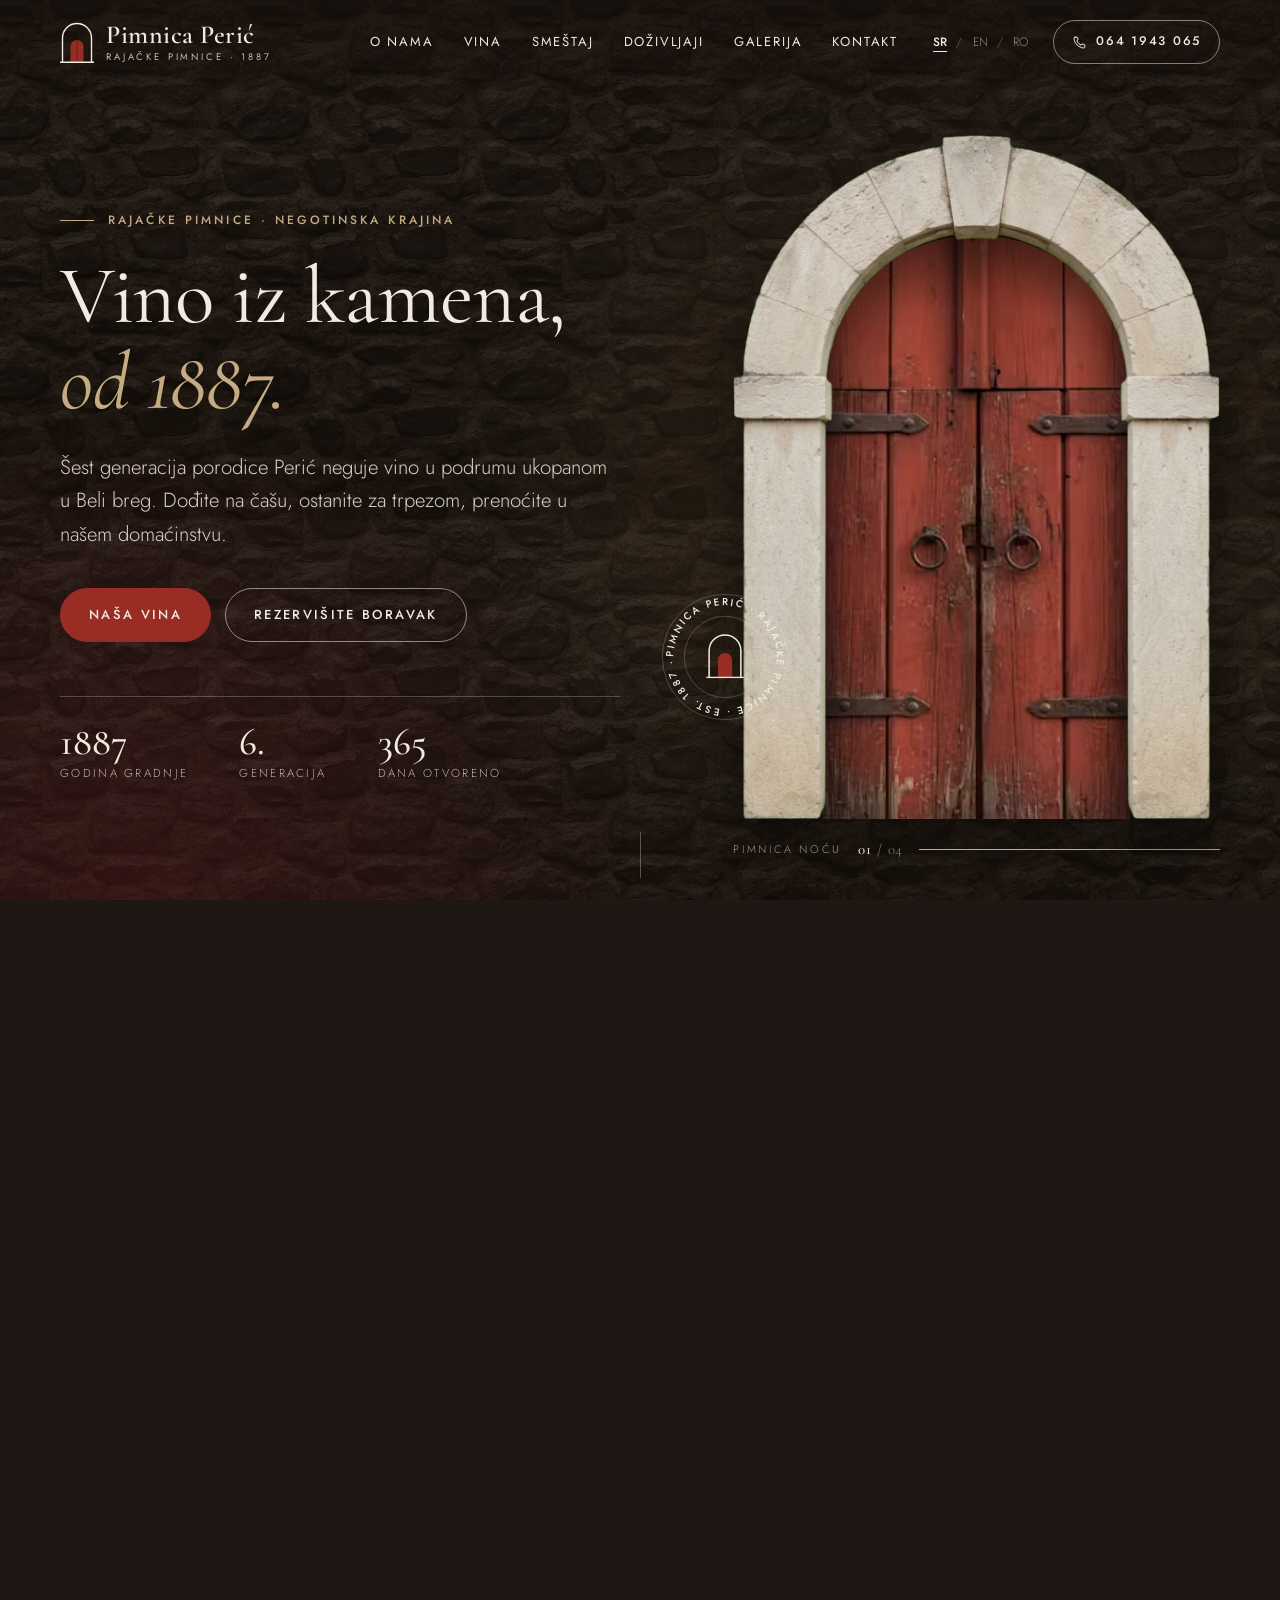
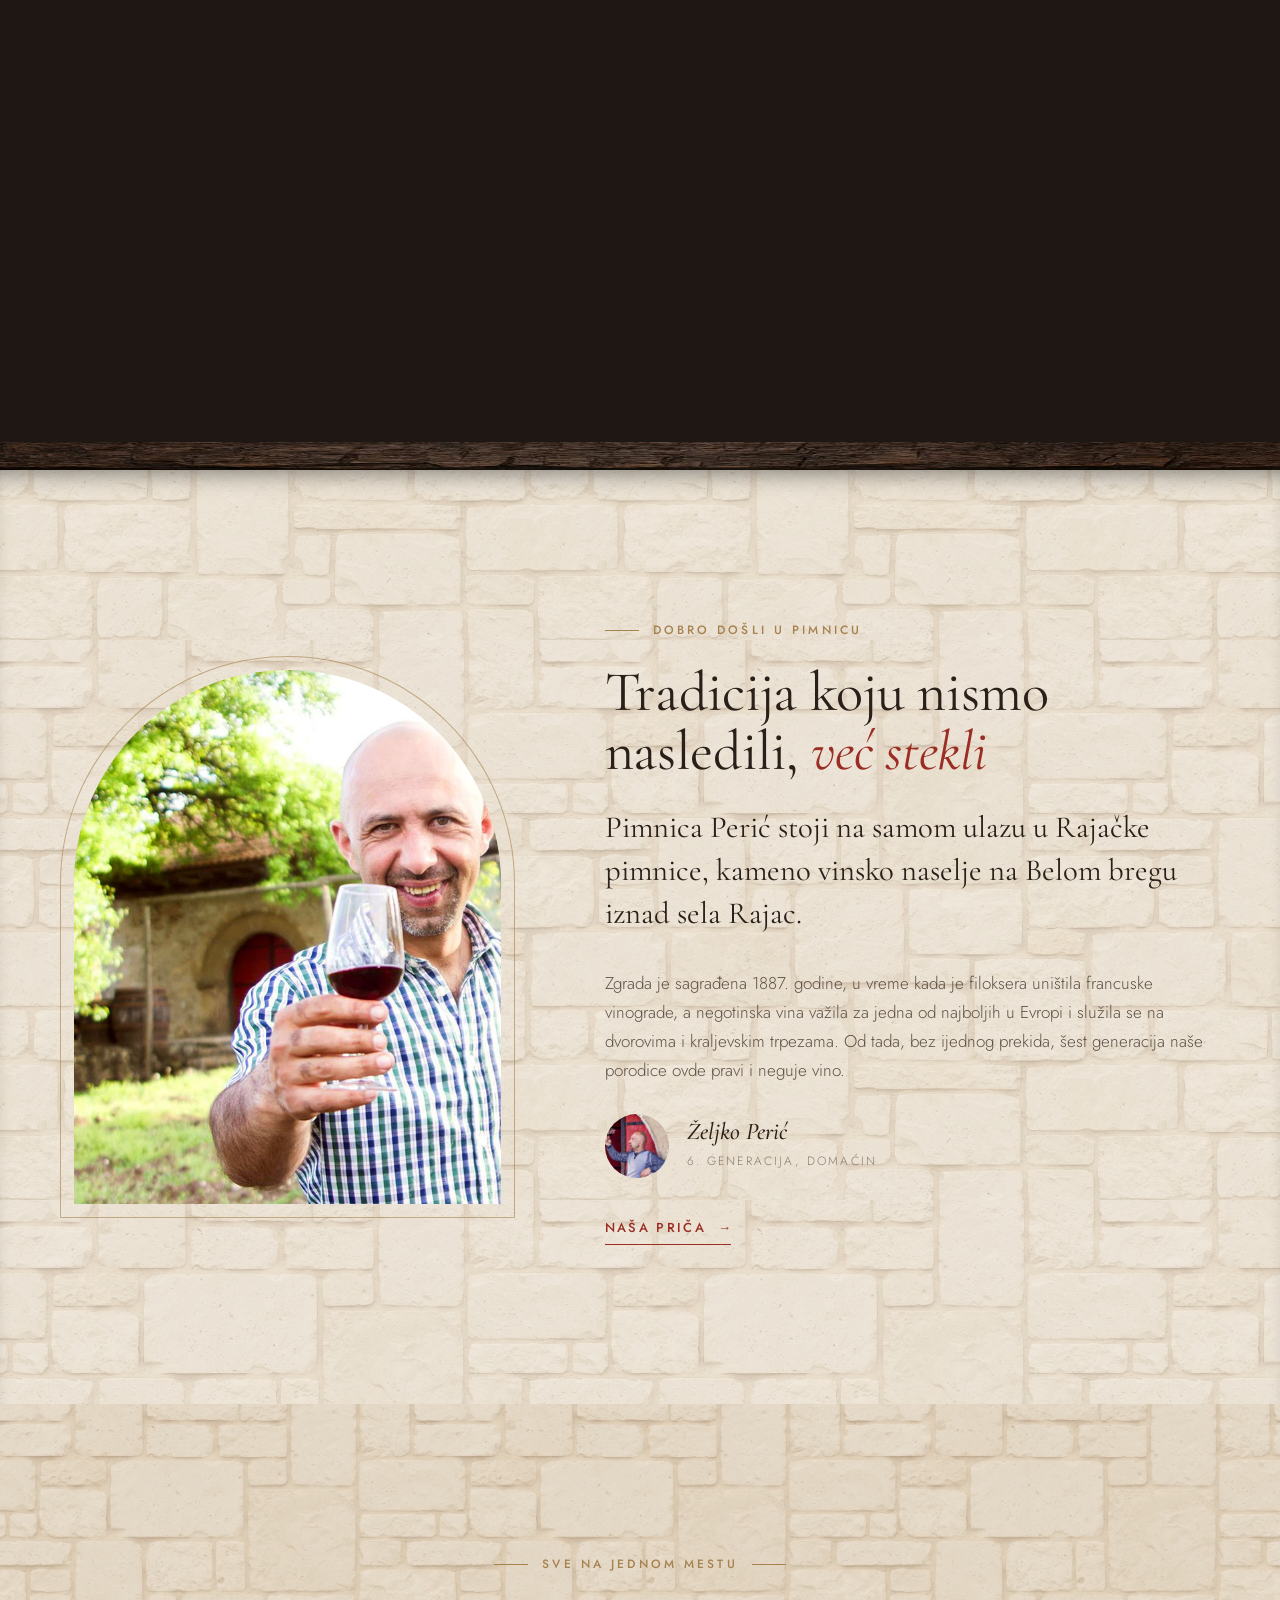
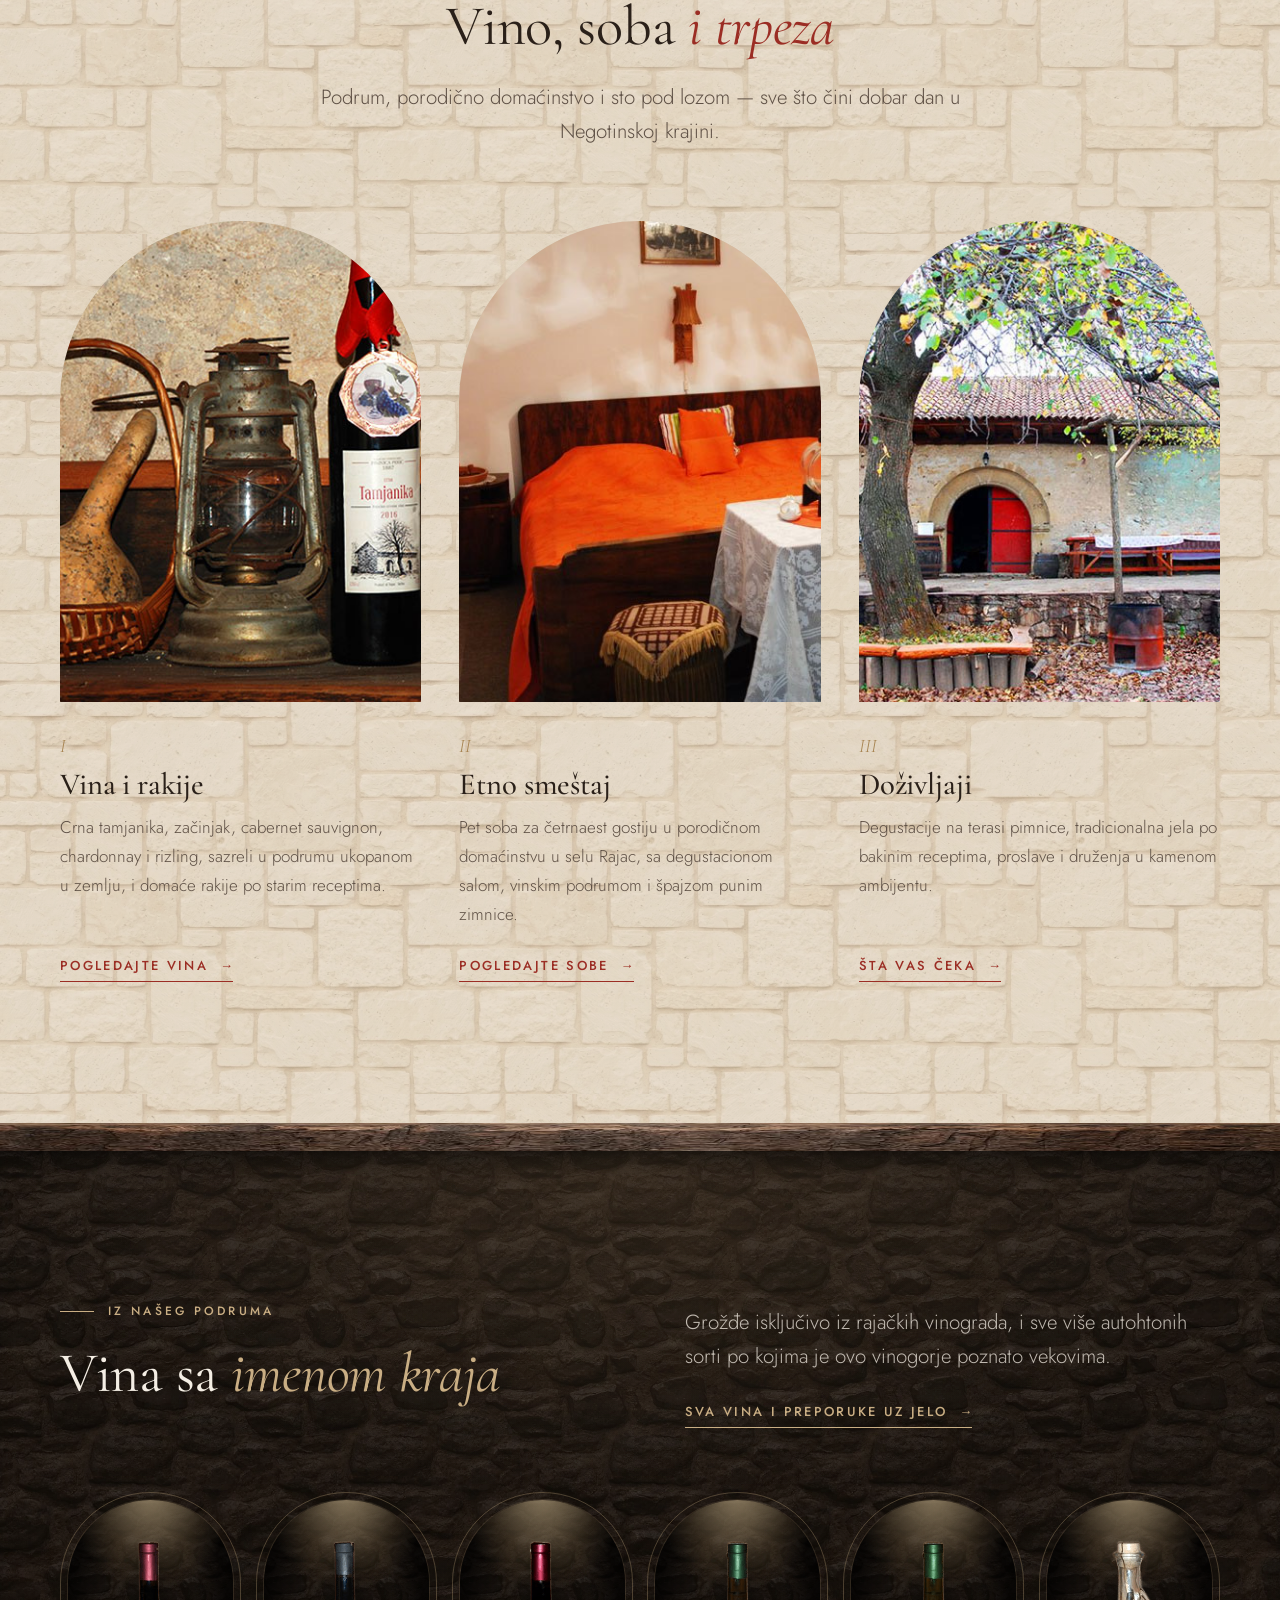
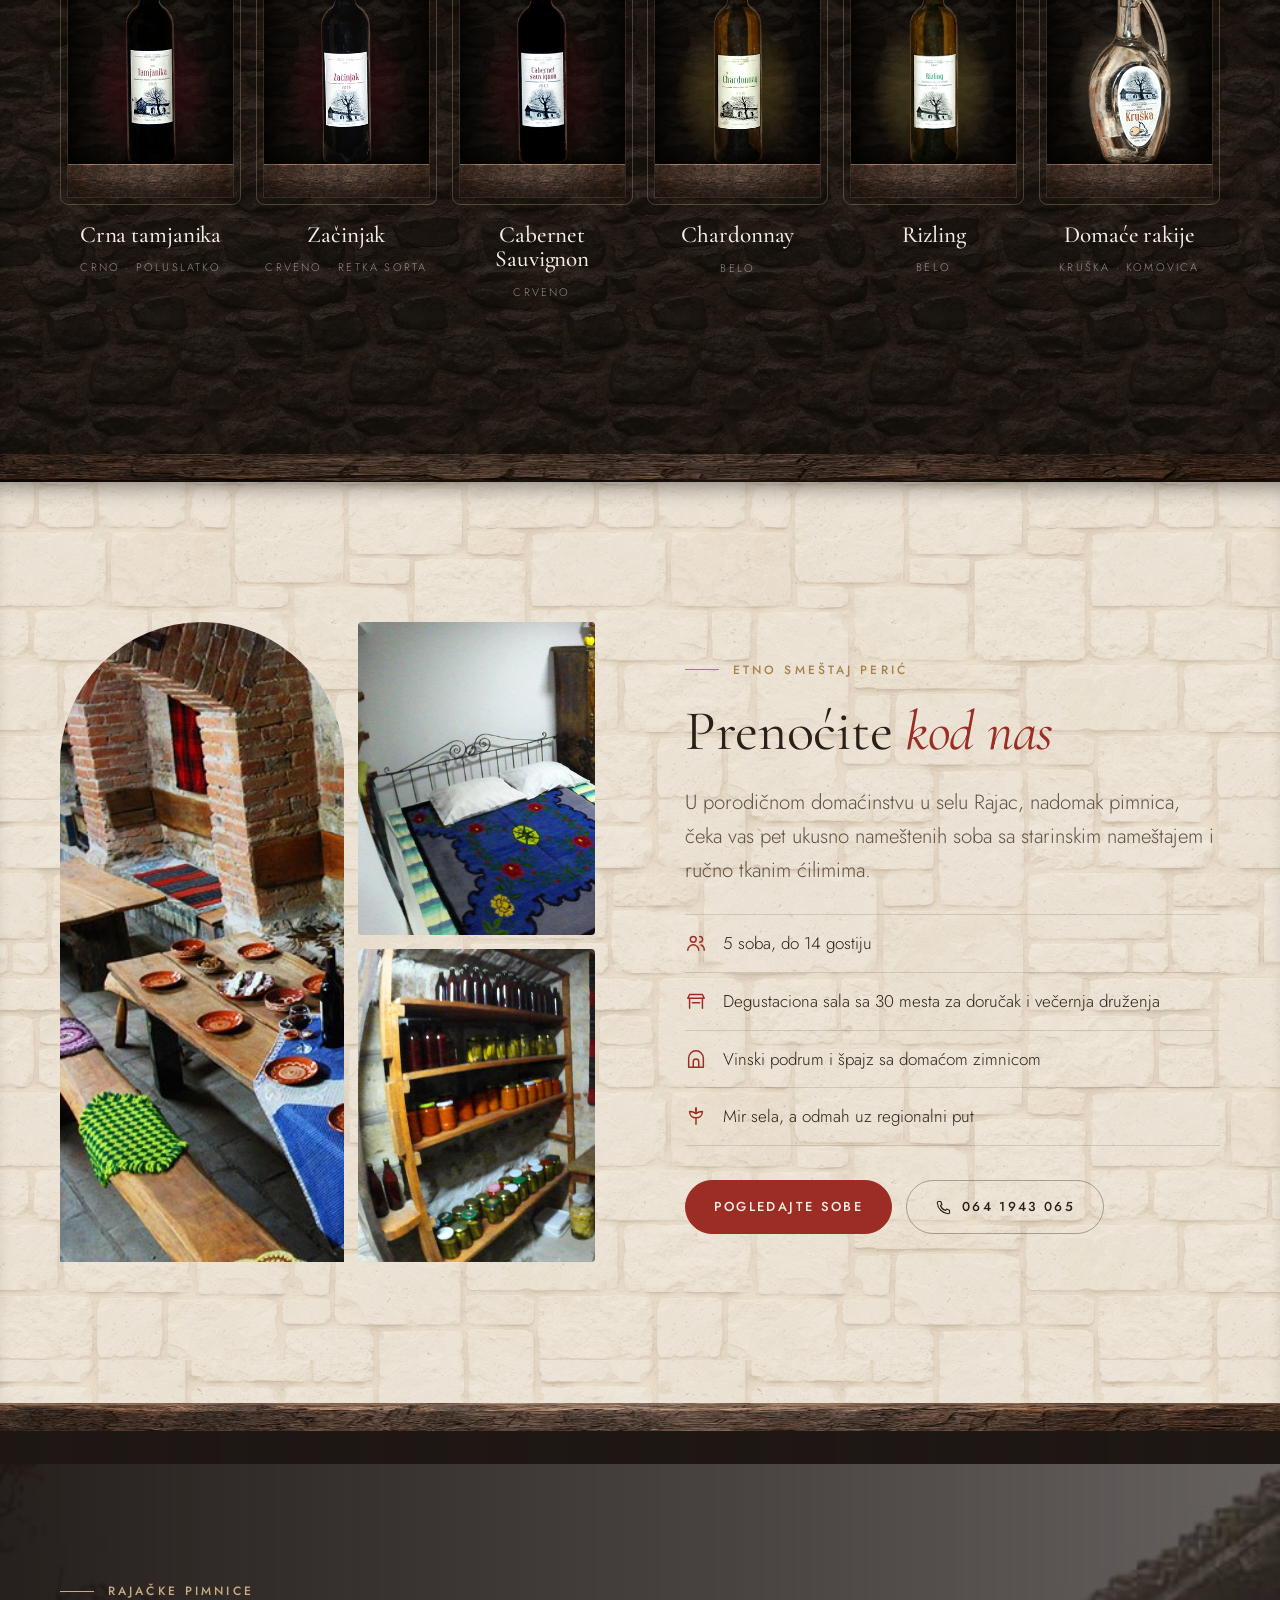
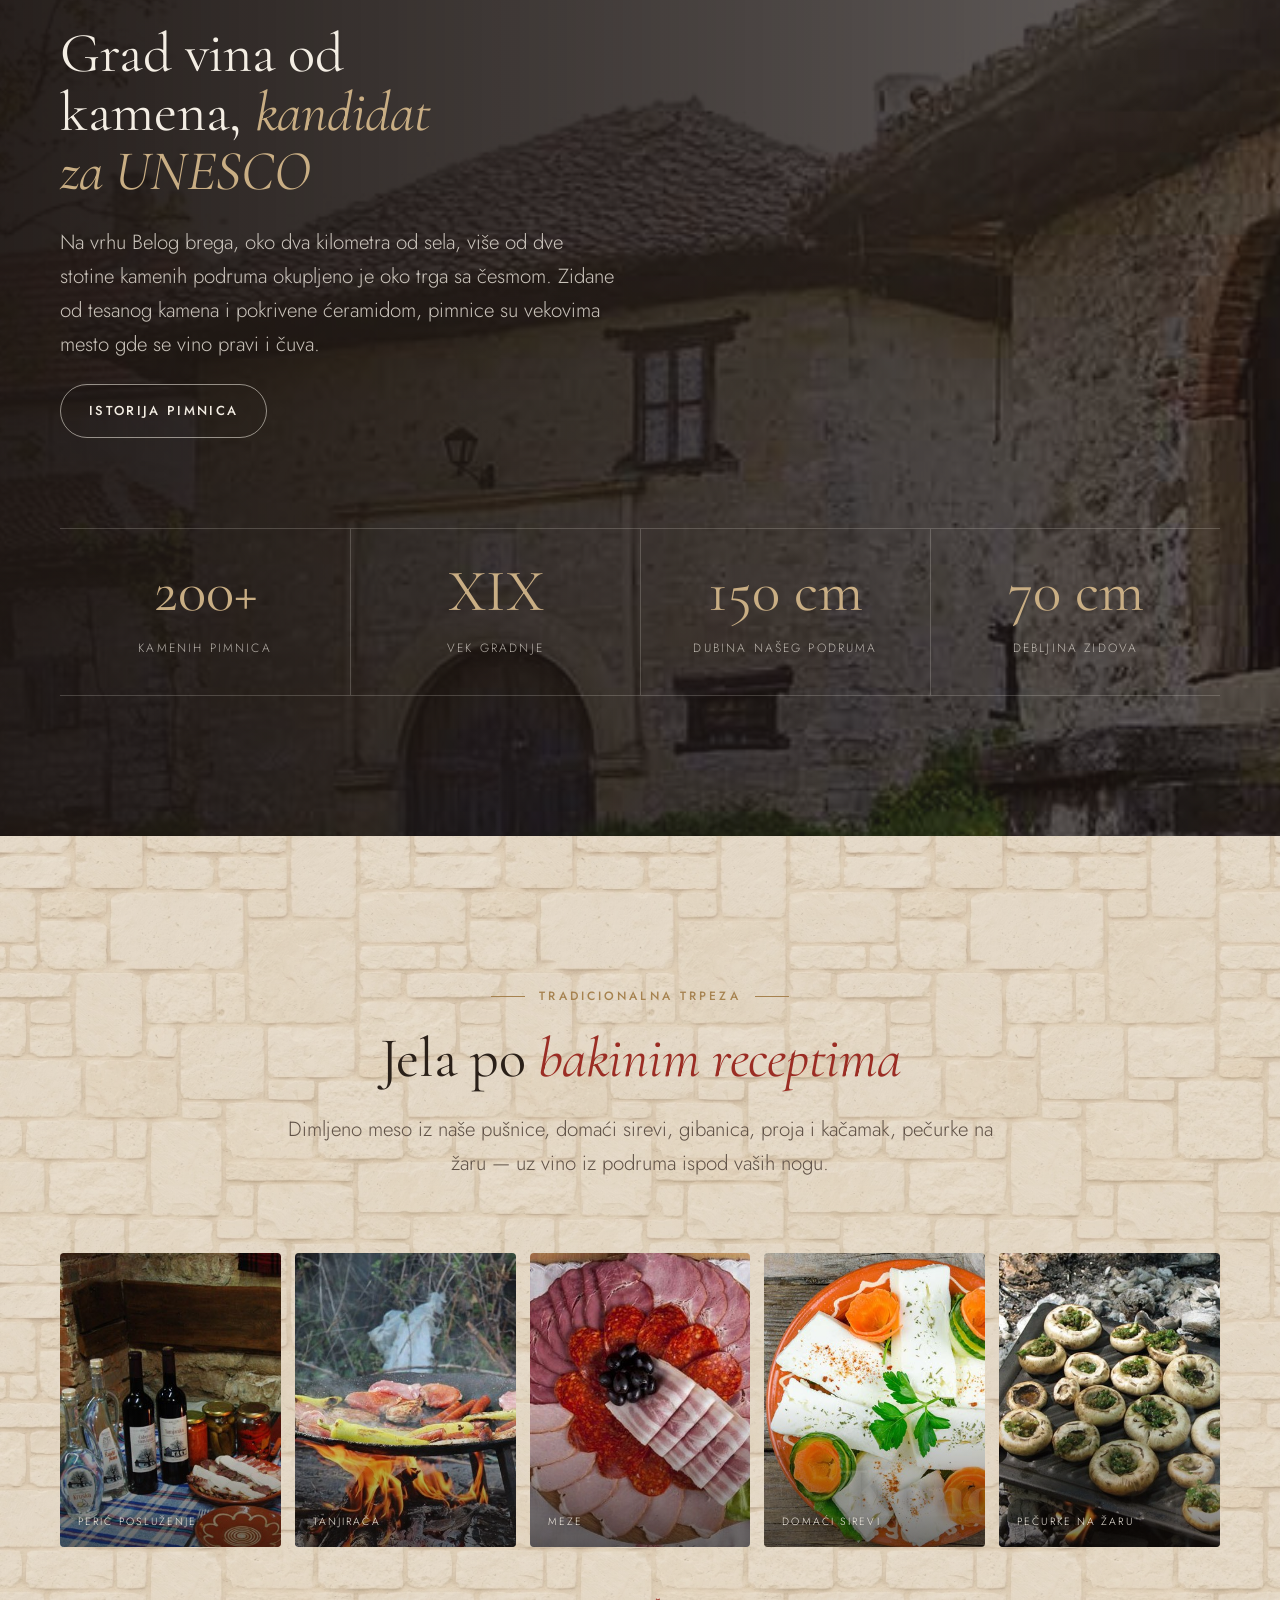
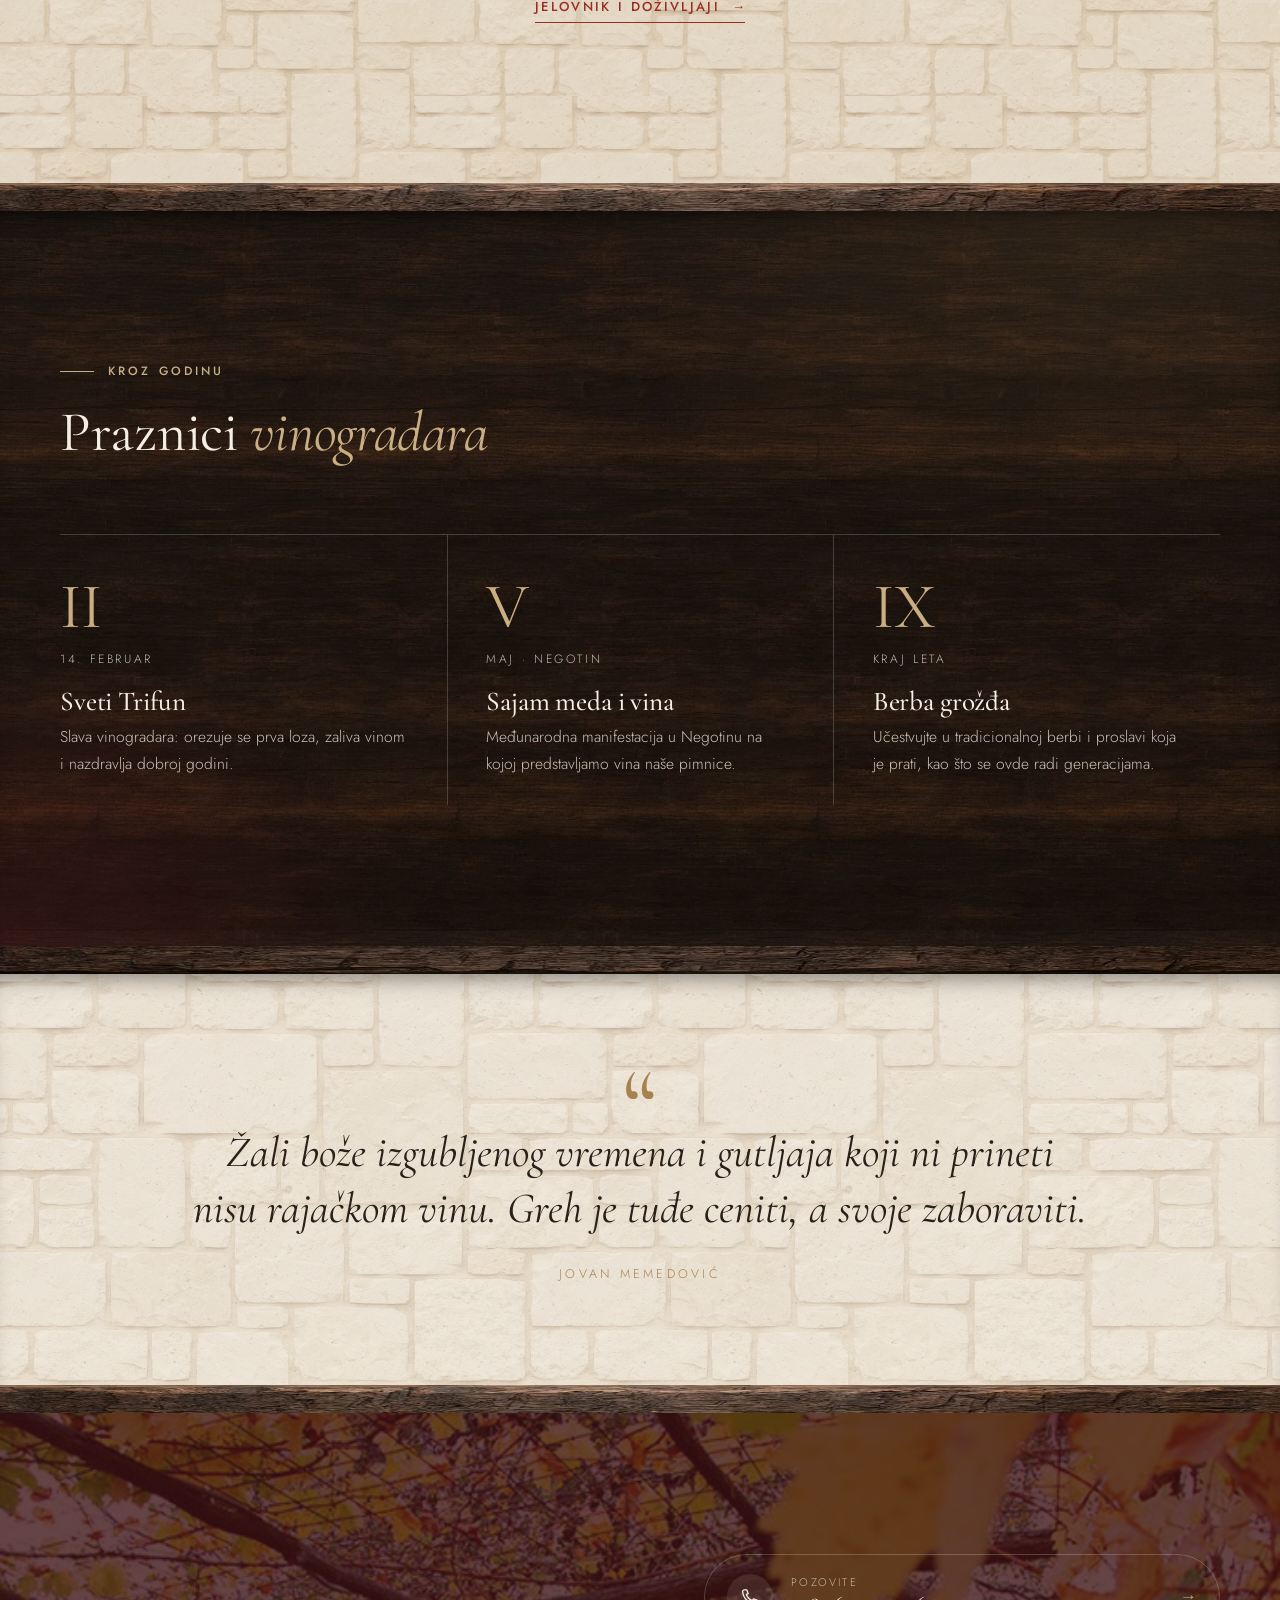
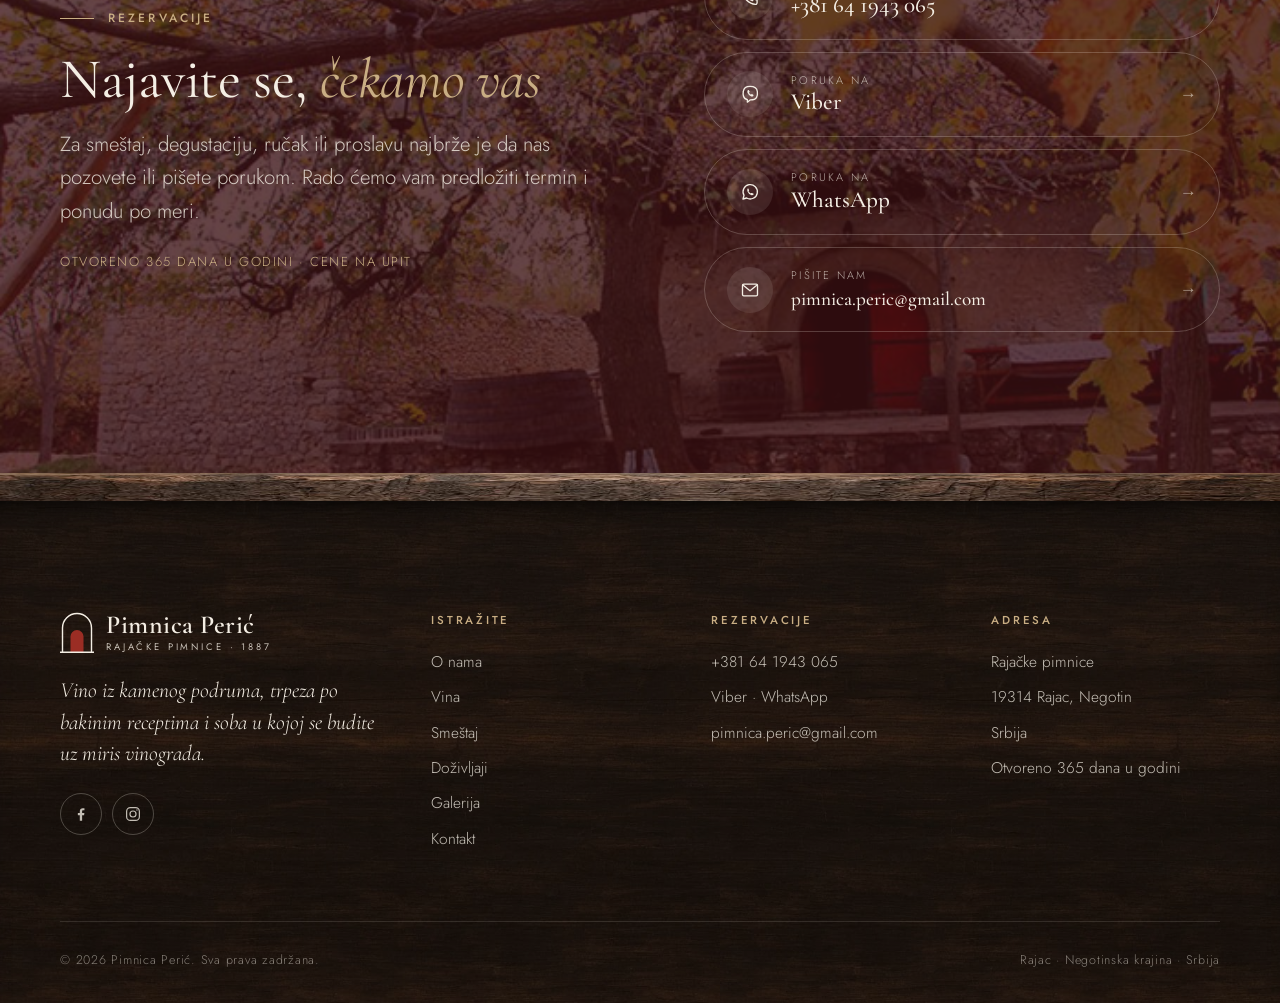
==== commit 8af9c433: "Redizajn: drvo i kamen, kameni luk sa vratima, niše za vina, planer smeštaja, jelovnik" ====
--- a/index.html
+++ b/index.html
@@ -14,6 +14,8 @@
 <link rel="preconnect" href="https://fonts.gstatic.com" crossorigin>
 <link href="https://fonts.googleapis.com/css2?family=Cormorant+Garamond:ital,wght@0,400;0,500;0,600;1,400;1,500&family=Jost:wght@300;400;500&display=swap" rel="stylesheet">
 <link rel="stylesheet" href="style.css">
+<link rel="preload" as="image" href="vrata-levo.jpg">
+<link rel="preload" as="image" href="vrata-desno.jpg">
 <script type="application/ld+json">
 {"@context":"https://schema.org","@type":["Winery","LodgingBusiness"],"name":"Pimnica Perić","foundingDate":"1887","telephone":"+381641943065","email":"pimnica.peric@gmail.com","address":{"@type":"PostalAddress","streetAddress":"Rajačke pimnice","postalCode":"19314","addressLocality":"Rajac","addressCountry":"RS"},"geo":{"@type":"GeoCoordinates","latitude":44.097953,"longitude":22.548270},"sameAs":["https://www.instagram.com/pimnica_peric_zeljko/"]}
 </script>
@@ -55,8 +57,25 @@
 
 <main>
   <!-- ===== HERO ===== -->
-  <section class="hero">
-    <div class="hero-media"><img src="hero-pimnica.jpg" alt="Kamena pimnica sa crvenim vratima pod jesenjom lozom" data-i-alt="alt.hero"></div>
+  <section class="hero hero-arch" id="hero">
+   <div class="ha-stage">
+    <div class="ha-media" aria-hidden="true">
+      <img class="ha-slide on" src="pimnica-noc.jpg" alt="" style="--pos: 66% 60%">
+      <img class="ha-slide" src="casa-belo.jpg" alt="" style="--pos: 31% 50%">
+      <img class="ha-slide" src="hero-pimnica.jpg" alt="" style="--pos: 64% 68%">
+      <img class="ha-slide" src="trpeza.jpg" alt="" style="--pos: 50% 55%">
+      <div class="ha-shade"></div>
+    </div>
+    <div class="ha-slot" aria-hidden="true">
+      <div class="ha-open"><div class="ha-doors"><span class="leaf l"></span><span class="leaf r"></span></div></div>
+      <span class="ha-stone"></span>
+      <div class="seal" aria-hidden="true">
+        <svg class="seal-ring" viewBox="0 0 120 120"><defs><path id="sealPath" d="M60,60 m-47,0 a47,47 0 1,1 94,0 a47,47 0 1,1 -94,0"/></defs><circle cx="60" cy="60" r="57"/><circle cx="60" cy="60" r="37"/><text><textPath href="#sealPath" textLength="292">PIMNICA PERIĆ · RAJAČKE PIMNICE · EST. 1887 ·</textPath></text></svg>
+        <svg class="seal-core" viewBox="0 0 34 42"><path d="M2.5 41V17a14.5 14.5 0 0 1 29 0v24" fill="none" stroke="currentColor" stroke-width="1.4"/><path d="M10.5 41V25.5a6.5 6.5 0 0 1 13 0V41Z" fill="#9B2D24"/><path d="M0 41.3h34" stroke="currentColor" stroke-width="1.4"/></svg>
+      </div>
+      <div class="ha-caption"><span class="ha-cap-txt">Pimnica noću</span><span class="ha-count"><b>01</b> / 04</span><span class="ha-bar"><i></i></span></div>
+    </div>
+    <p class="ha-final" aria-hidden="true"><span data-i="h.fin">Od 1887. <em>bez ijednog prekida</em></span></p>
     <div class="wrap hero-content">
       <div class="live" hidden><span class="live-dot"></span><span data-i="h.live">Sada u Rajcu</span><b data-live="temp">–</b><span class="sep">·</span><span data-i="h.sunset">zalazak sunca</span><b data-live="sunset">–</b></div>
       <span class="eyebrow" data-i="h.eyebrow">Rajačke pimnice · Negotinska krajina</span>
@@ -72,10 +91,8 @@
         <div><b>365</b><span data-i="h.f3">dana otvoreno</span></div>
       </div>
     </div>
-    <div class="seal" aria-hidden="true">
-      <svg class="seal-ring" viewBox="0 0 120 120"><defs><path id="sealPath" d="M60,60 m-47,0 a47,47 0 1,1 94,0 a47,47 0 1,1 -94,0"/></defs><circle cx="60" cy="60" r="57"/><circle cx="60" cy="60" r="37"/><text><textPath href="#sealPath" textLength="292">PIMNICA PERIĆ · RAJAČKE PIMNICE · EST. 1887 ·</textPath></text></svg>
-      <svg class="seal-core" viewBox="0 0 34 42"><path d="M2.5 41V17a14.5 14.5 0 0 1 29 0v24" fill="none" stroke="currentColor" stroke-width="1.4"/><path d="M10.5 41V25.5a6.5 6.5 0 0 1 13 0V41Z" fill="#9B2D24"/><path d="M0 41.3h34" stroke="currentColor" stroke-width="1.4"/></svg>
-    </div>
+    <div class="scroll-cue" aria-hidden="true"></div>
+   </div>
   </section>
 
   <!-- ===== DOBRO DOŠLI ===== -->
@@ -133,9 +150,9 @@
   </section>
 
   <!-- ===== VINA ===== -->
-  <section class="section">
-    <div class="wrap">
-      <div class="split" style="align-items:end; margin-bottom: clamp(40px,5vw,64px)">
+  <section class="section cellar-wall on-dark">
+    <div class="wrap">
+      <div class="split" style="align-items:end; margin-bottom: clamp(44px,5vw,72px)">
         <div class="reveal">
           <span class="eyebrow" data-i="w.eyebrow">Iz našeg podruma</span>
           <h2 data-i="w.title">Vina sa <em>imenom kraja</em></h2>
@@ -145,32 +162,13 @@
           <a class="link-arrow" href="vina.html" data-i="w.link">Sva vina i preporuke uz jelo</a>
         </div>
       </div>
-      <div class="wine-rail reveal">
-        <a class="wine-chip" href="vina.html#tamjanika"><div class="arch"><img src="vino-tamjanika.jpg" alt="Crna tamjanika" loading="lazy"></div><h4>Crna tamjanika</h4><span data-i="w.t1">Crno · poluslatko</span></a>
-        <a class="wine-chip" href="vina.html#zacinjak"><div class="arch"><img src="vino-zacinjak.jpg" alt="Začinjak" loading="lazy"></div><h4>Začinjak</h4><span data-i="w.t2">Crveno · retka sorta</span></a>
-        <a class="wine-chip" href="vina.html#cabernet"><div class="arch"><img src="vino-cabernet.jpg" alt="Cabernet Sauvignon" loading="lazy"></div><h4>Cabernet Sauvignon</h4><span data-i="w.t3">Crveno</span></a>
-        <a class="wine-chip" href="vina.html#chardonnay"><div class="arch"><img src="vino-chardonnay.jpg" alt="Chardonnay" loading="lazy"></div><h4>Chardonnay</h4><span data-i="w.t4">Belo</span></a>
-        <a class="wine-chip" href="vina.html#rizling"><div class="arch"><img src="vino-rizling.jpg" alt="Rizling" loading="lazy"></div><h4 data-i="w.n5">Rizling</h4><span data-i="w.t4">Belo</span></a>
-        <a class="wine-chip" href="vina.html#rakije"><div class="arch"><img src="rakija-kruska.jpg" alt="Domaća rakija od kruške" loading="lazy"></div><h4 data-i="w.n6">Domaće rakije</h4><span data-i="w.t6">Kruška · komovica</span></a>
-      </div>
-    </div>
-  </section>
-
-  <!-- ===== BAŠTINA ===== -->
-  <section class="section heritage on-dark">
-    <div class="heritage-bg"><img src="pimnice-04.jpg" alt="" loading="lazy"></div>
-    <div class="wrap">
-      <div class="reveal">
-        <span class="eyebrow" data-i="hr.eyebrow">Rajačke pimnice</span>
-        <h2 data-i="hr.title">Grad vina od kamena, <em>kandidat za UNESCO</em></h2>
-        <p class="lead" data-i="hr.lead">Na vrhu Belog brega, oko dva kilometra od sela, više od dve stotine kamenih podruma okupljeno je oko trga sa česmom. Zidane od tesanog kamena i pokrivene ćeramidom, pimnice su vekovima mesto gde se vino pravi i čuva.</p>
-        <a class="btn btn-outline-light" href="o-nama.html#pimnice" data-i="hr.link">Istorija pimnica</a>
-      </div>
-      <div class="facts reveal d1">
-        <div class="fact"><b>200+</b><span data-i="hr.f1">kamenih pimnica</span></div>
-        <div class="fact"><b>XIX</b><span data-i="hr.f2">vek gradnje</span></div>
-        <div class="fact"><b>150 cm</b><span data-i="hr.f3">dubina našeg podruma</span></div>
-        <div class="fact"><b>70 cm</b><span data-i="hr.f4">debljina zidova</span></div>
+      <div class="niche-row">
+        <a class="niche-card" href="vina.html#tamjanika" style="--i:0; --wc:#7a1424"><div class="niche"><img src="vino-tamjanika.png" alt="Crna tamjanika" loading="lazy"></div><h4>Crna tamjanika</h4><span data-i="w.t1">Crno · poluslatko</span></a>
+        <a class="niche-card" href="vina.html#zacinjak" style="--i:1; --wc:#6e1020"><div class="niche"><img src="vino-zacinjak.png" alt="Začinjak" loading="lazy"></div><h4>Začinjak</h4><span data-i="w.t2">Crveno · retka sorta</span></a>
+        <a class="niche-card" href="vina.html#cabernet" style="--i:2; --wc:#64101c"><div class="niche"><img src="vino-cabernet.png" alt="Cabernet Sauvignon" loading="lazy"></div><h4>Cabernet Sauvignon</h4><span data-i="w.t3">Crveno</span></a>
+        <a class="niche-card" href="vina.html#chardonnay" style="--i:3; --wc:#b89a3c"><div class="niche"><img src="vino-chardonnay.png" alt="Chardonnay" loading="lazy"></div><h4>Chardonnay</h4><span data-i="w.t4">Belo</span></a>
+        <a class="niche-card" href="vina.html#rizling" style="--i:4; --wc:#c4b04e"><div class="niche"><img src="vino-rizling.png" alt="Rizling" loading="lazy"></div><h4 data-i="w.n5">Rizling</h4><span data-i="w.t4">Belo</span></a>
+        <a class="niche-card" href="vina.html#rakije" style="--i:5; --wc:#d9c9a0"><div class="niche"><img src="rakija-kruska.png" alt="Domaća rakija od kruške" loading="lazy"></div><h4 data-i="w.n6">Domaće rakije</h4><span data-i="w.t6">Kruška · komovica</span></a>
       </div>
     </div>
   </section>
@@ -201,6 +199,25 @@
     </div>
   </section>
 
+  <!-- ===== BAŠTINA ===== -->
+  <section class="section heritage on-dark">
+    <div class="heritage-bg"><img src="pimnice-04.jpg" alt="" loading="lazy" data-parallax=".18"></div>
+    <div class="wrap">
+      <div class="reveal">
+        <span class="eyebrow" data-i="hr.eyebrow">Rajačke pimnice</span>
+        <h2 data-i="hr.title">Grad vina od kamena, <em>kandidat za UNESCO</em></h2>
+        <p class="lead" data-i="hr.lead">Na vrhu Belog brega, oko dva kilometra od sela, više od dve stotine kamenih podruma okupljeno je oko trga sa česmom. Zidane od tesanog kamena i pokrivene ćeramidom, pimnice su vekovima mesto gde se vino pravi i čuva.</p>
+        <a class="btn btn-outline-light" href="o-nama.html#pimnice" data-i="hr.link">Istorija pimnica</a>
+      </div>
+      <div class="facts reveal d1">
+        <div class="fact"><b>200+</b><span data-i="hr.f1">kamenih pimnica</span></div>
+        <div class="fact"><b>XIX</b><span data-i="hr.f2">vek gradnje</span></div>
+        <div class="fact"><b>150 cm</b><span data-i="hr.f3">dubina našeg podruma</span></div>
+        <div class="fact"><b>70 cm</b><span data-i="hr.f4">debljina zidova</span></div>
+      </div>
+    </div>
+  </section>
+
   <!-- ===== TRPEZA ===== -->
   <section class="section bg-paper">
     <div class="wrap">
@@ -221,7 +238,7 @@
   </section>
 
   <!-- ===== KALENDAR ===== -->
-  <section class="section">
+  <section class="section bg-night on-dark">
     <div class="wrap">
       <div class="section-head reveal">
         <span class="eyebrow" data-i="c.eyebrow">Kroz godinu</span>
@@ -236,7 +253,7 @@
   </section>
 
   <!-- ===== CITAT ===== -->
-  <section class="section-sm bg-paper">
+  <section class="section-sm">
     <div class="wrap">
       <div class="quote reveal">
         <span class="quote-mark">“</span>
@@ -248,7 +265,7 @@
 
   <!-- ===== REZERVACIJA ===== -->
   <section class="section cta on-dark" id="rezervacija">
-    <div class="cta-bg"><img src="galerija-01.jpg" alt="" loading="lazy"></div>
+    <div class="cta-bg"><img src="galerija-01.jpg" alt="" loading="lazy" data-parallax=".15"></div>
     <div class="wrap cta-inner">
       <div class="reveal">
         <span class="eyebrow" data-i="r.eyebrow">Rezervacije</span>
--- a/style.css
+++ b/style.css
@@ -965,3 +965,796 @@
   .lb-prev, .lb-next { top: auto; bottom: 14px; transform: none; }
   .facts .fact { padding: 26px 12px; }
 }
+
+/* =========================================================
+   V3 — KROZ KAMENI LUK
+   Hero kroz luk, kamene niše, horizontalni skrol vina,
+   ritam svetlo/tamno i animacije pri skrolu.
+   ========================================================= */
+
+@property --wc-active { syntax: "<color>"; inherits: true; initial-value: #5E1A1F; }
+
+/* ---------- hero kroz kameni luk (početna) ---------- */
+.hero-arch {
+  display: block; min-height: 0; height: 230vh;
+  overflow: visible; background: var(--night); color: var(--cream);
+}
+.hero-arch::after { display: none; }
+.ha-stage {
+  --p: 0;
+  position: sticky; top: 0;
+  height: 100vh; height: 100svh;
+  overflow: hidden;
+  display: flex; align-items: center;
+  background:
+    radial-gradient(ellipse 55% 70% at 74% 55%, rgba(166,130,79,.16), transparent 70%),
+    radial-gradient(ellipse 60% 80% at 10% 100%, rgba(94,26,31,.35), transparent 70%),
+    var(--night);
+}
+/* kamen u pozadini: blagi redovi tesanog kamena */
+.ha-stage::before {
+  content: ""; position: absolute; inset: 0; pointer-events: none; opacity: .5;
+  background-image: url("data:image/svg+xml,%3Csvg xmlns='http://www.w3.org/2000/svg' width='160' height='72'%3E%3Cg fill='none' stroke='%23C9AE84' stroke-opacity='.07'%3E%3Cpath d='M0 .5h160M0 36.5h160M40 .5v36M120 .5v36M0 36.5v36M80 36.5v36M160 36.5v36'/%3E%3C/g%3E%3C/svg%3E");
+  -webkit-mask-image: linear-gradient(90deg, #000 0%, rgba(0,0,0,.4) 50%, transparent 85%);
+  mask-image: linear-gradient(90deg, #000 0%, rgba(0,0,0,.4) 50%, transparent 85%);
+}
+
+/* mesto luka (merimo ga iz JS-a) */
+.ha-slot {
+  position: absolute; z-index: 3;
+  top: max(112px, 15vh); bottom: max(64px, 9vh);
+  right: max(var(--gutter), calc((100vw - var(--wrap)) / 2 + var(--gutter)));
+  aspect-ratio: 7 / 10; max-width: 42vw;
+  pointer-events: none;
+}
+/* slike: kutija koja kreće kao luk, a raste do celog ekrana */
+.ha-media {
+  position: absolute; z-index: 1;
+  top: max(112px, 15vh); bottom: max(64px, 9vh); right: 8vw; width: 36vw;
+  border-radius: 999px 999px 4px 4px;
+  overflow: hidden; background: #120d0b;
+  box-shadow: 0 40px 90px rgba(0,0,0,.45);
+}
+.ha-slide {
+  position: absolute; inset: 0; width: 100%; height: 100%;
+  object-fit: cover; object-position: var(--pos, 50% 50%);
+  opacity: 0; transform: scale(1.1);
+  transition: opacity 1.6s var(--ease), transform 0s linear 1.6s;
+}
+.ha-slide.on { opacity: 1; transform: scale(1); transition: opacity 1.6s var(--ease), transform 9s linear; }
+.ha-shade {
+  position: absolute; inset: 0;
+  background: linear-gradient(180deg, rgba(20,14,10,.15), rgba(20,14,10,.55));
+  opacity: calc(.35 + var(--p) * .65);
+}
+/* zlatna linija luka */
+.ha-frame {
+  position: absolute; inset: -15px -15px 0;
+  border: 1px solid rgba(201,174,132,.7); border-bottom: 0;
+  border-radius: 999px 999px 0 0;
+  clip-path: inset(100% 0 0 0);
+  animation: frameUp 2.2s cubic-bezier(.6,0,.2,1) .3s forwards;
+}
+.ha-frame::after { content: ""; position: absolute; left: -30px; right: -30px; bottom: 0; height: 1px; background: rgba(201,174,132,.7); }
+html.intro .ha-frame { animation-delay: 2.6s; }
+@keyframes frameUp { to { clip-path: inset(-2px -40px 0 -40px); } }
+/* crvena vrata koja se otvaraju */
+.ha-doors { position: absolute; inset: 0; border-radius: 999px 999px 4px 4px; overflow: hidden; perspective: 1200px; }
+.ha-doors .leaf {
+  position: absolute; top: 0; bottom: 0; width: 50%;
+  background:
+    repeating-linear-gradient(90deg, rgba(0,0,0,.2) 0 1px, transparent 1px 34px),
+    linear-gradient(180deg, #A8342A, #741F17);
+  box-shadow: inset 0 0 40px rgba(0,0,0,.4);
+  backface-visibility: hidden;
+}
+.ha-doors .leaf::after { content: ""; position: absolute; top: 56%; width: 8px; height: 8px; border-radius: 50%; background: var(--gold-soft); box-shadow: 0 0 0 3px rgba(0,0,0,.2); }
+.ha-doors .leaf.l { left: 0; transform-origin: left center; animation: leafL 1.6s cubic-bezier(.6,0,.2,1) .35s forwards; }
+.ha-doors .leaf.r { right: 0; transform-origin: right center; animation: leafR 1.6s cubic-bezier(.6,0,.2,1) .35s forwards; }
+.ha-doors .leaf.l::after { right: 16px; }
+.ha-doors .leaf.r::after { left: 16px; }
+html.intro .ha-doors .leaf { animation-delay: 2.45s; }
+.ha-slot { opacity: calc(1 - var(--p) * 4); }
+
+.ha-caption {
+  position: absolute; left: 0; right: 0; top: calc(100% + 18px);
+  display: flex; align-items: center; gap: 16px;
+  font-size: 11px; letter-spacing: .24em; text-transform: uppercase; color: rgba(244,238,228,.75);
+}
+.ha-cap-txt { white-space: nowrap; }
+.ha-count { font-family: var(--serif); font-size: 15px; letter-spacing: .06em; color: rgba(244,238,228,.55); }
+.ha-count b { color: var(--cream); font-weight: 500; }
+.ha-bar { flex: 1; height: 1px; background: rgba(244,238,228,.18); position: relative; overflow: hidden; }
+.ha-bar i { position: absolute; inset: 0; background: var(--gold-soft); transform: scaleX(0); transform-origin: left; }
+.ha-bar.run i { animation: haBar var(--dur, 6s) linear forwards; }
+@keyframes haBar { to { transform: scaleX(1); } }
+
+.ha-slot .seal { right: auto; left: -74px; top: auto; bottom: 14%; margin: 0; width: 132px; height: 132px; }
+
+.hero-arch .hero-content {
+  padding-top: var(--header-h); padding-bottom: 0;
+  opacity: calc(1 - var(--p) * 2.4);
+  transform: translateY(calc(var(--p) * -70px));
+  z-index: 4;
+}
+.hero-arch .hero-content > * { max-width: min(560px, 46vw); }
+.hero-arch h1 { max-width: 9.5ch; font-size: clamp(3rem, 6.4vw, 6rem); }
+.hero-arch .hero-facts { margin-top: clamp(32px, 6vh, 64px); }
+.ha-final {
+  position: absolute; z-index: 5; left: 0; right: 0; top: 50%; margin: 0;
+  transform: translateY(calc(-50% + (1 - var(--p)) * 40px));
+  text-align: center; padding: 0 var(--gutter);
+  font-family: var(--serif); font-weight: 400; line-height: 1.05;
+  font-size: clamp(2.6rem, 6vw, 5.6rem); color: var(--cream);
+  text-shadow: 0 4px 40px rgba(0,0,0,.45);
+  opacity: clamp(0, calc((var(--p) - .55) * 2.6), 1);
+  pointer-events: none;
+}
+.ha-final em { color: var(--gold-soft); }
+.hero-arch .scroll-cue { opacity: calc(1 - var(--p) * 3); z-index: 4; }
+
+@media (max-width: 960px) {
+  .hero-arch { height: auto; }
+  .ha-stage {
+    position: relative; height: auto; min-height: 100svh;
+    flex-direction: column; align-items: stretch;
+    padding-top: calc(var(--header-h) + 14px);
+  }
+  .ha-slot { position: relative; inset: auto; margin: 0 auto 46px; width: min(68vw, 360px); max-width: none; flex: none; }
+  .ha-media { top: calc(var(--header-h) + 14px); bottom: auto; left: 16vw; right: 16vw; width: auto; height: 60vw; }
+  .hero-arch .hero-content { padding-top: 10px; padding-bottom: 56px; }
+  .hero-arch .hero-content > * { max-width: none; }
+  .hero-arch h1 { max-width: 11ch; }
+  .ha-final, .hero-arch .scroll-cue { display: none; }
+  .ha-stage::before { -webkit-mask-image: none; mask-image: none; opacity: .3; }
+}
+@media (max-width: 700px) {
+  .ha-slot { width: min(64vw, 300px); }
+  .ha-caption { font-size: 10px; gap: 10px; letter-spacing: .18em; }
+}
+
+/* ---------- kamene niše za boce ---------- */
+.niche {
+  --wc: #5E1A1F;
+  position: relative; isolation: isolate;
+  aspect-ratio: 5 / 9;
+  border-radius: 999px 999px 6px 6px;
+  overflow: hidden;
+  background:
+    linear-gradient(90deg, rgba(0,0,0,.5), transparent 22%, transparent 78%, rgba(0,0,0,.5)),
+    linear-gradient(180deg, #2B201A 0%, #1B1411 58%, #110C0A 100%);
+  box-shadow: inset 0 26px 40px rgba(0,0,0,.7), 0 0 0 1px rgba(201,174,132,.14);
+  outline: 1px solid rgba(201,174,132,.3); outline-offset: 7px;
+  transition: outline-color .6s var(--ease);
+}
+.niche-card .niche, .wpanel .niche, .rakija .niche { --wc: inherit; }
+/* snop svetla odozgo + odsjaj boje vina */
+.niche::before {
+  content: ""; position: absolute; inset: 0; z-index: 0; pointer-events: none;
+  background:
+    radial-gradient(ellipse 62% 44% at 50% -4%, rgba(255,226,176,.55), rgba(255,206,140,.12) 55%, transparent 80%),
+    radial-gradient(ellipse 50% 34% at 50% 64%, color-mix(in srgb, var(--wc) 55%, transparent), transparent 75%),
+    radial-gradient(ellipse 32% 2.4% at 50% 88.6%, rgba(0,0,0,.75), transparent);
+  opacity: .08;
+  transition: opacity 1.4s var(--ease);
+  transition-delay: calc(var(--i, 0) * .16s);
+}
+/* polica */
+.niche::after {
+  content: ""; position: absolute; left: 0; right: 0; bottom: 0; height: 11%; z-index: 2;
+  background: linear-gradient(180deg, rgba(255,222,170,.28) 0, rgba(255,222,170,.28) 1px, #3A2B22 1px, #221913 60%, #160F0C);
+  box-shadow: 0 -6px 14px rgba(0,0,0,.45);
+}
+.niche img {
+  position: absolute; z-index: 1; left: 50%; bottom: 10.6%;
+  height: 76%; width: auto; max-width: none;
+  transform: translateX(-50%);
+  filter: brightness(.28) saturate(.6) drop-shadow(0 14px 14px rgba(0,0,0,.55));
+  transition: filter 1.4s var(--ease), transform .8s var(--ease);
+  transition-delay: calc(var(--i, 0) * .16s), 0s;
+}
+.niche.lit::before { opacity: 1; }
+.niche.lit img { filter: brightness(1.04) saturate(1.02) drop-shadow(0 14px 14px rgba(0,0,0,.55)); }
+
+/* zid podruma (početna) */
+.cellar-wall {
+  background:
+    radial-gradient(ellipse 70% 55% at 50% 0%, #2E231D 0%, transparent 70%),
+    var(--night);
+  color: var(--cream); overflow: hidden;
+}
+.cellar-wall::before {
+  content: ""; position: absolute; inset: 0; pointer-events: none; opacity: .6;
+  background-image: url("data:image/svg+xml,%3Csvg xmlns='http://www.w3.org/2000/svg' width='160' height='72'%3E%3Cg fill='none' stroke='%23C9AE84' stroke-opacity='.06'%3E%3Cpath d='M0 .5h160M0 36.5h160M40 .5v36M120 .5v36M0 36.5v36M80 36.5v36M160 36.5v36'/%3E%3C/g%3E%3C/svg%3E");
+}
+.cellar-wall .wrap { position: relative; }
+.cellar-wall .link-arrow { color: var(--gold-soft); }
+.niche-row { display: grid; grid-template-columns: repeat(6, 1fr); gap: clamp(18px, 2.4vw, 34px); padding: 8px; }
+.niche-card { display: block; text-align: center; }
+.niche-card .niche { margin-bottom: 26px; }
+.niche-card h4 { font-size: 1.45rem; margin-bottom: 4px; transition: color .3s; }
+.niche-card span { font-size: 11px; letter-spacing: .2em; text-transform: uppercase; color: rgba(244,238,228,.55); }
+.niche-card:hover .niche, .niche-card:focus-visible .niche { outline-color: var(--gold-soft); }
+.niche-card:hover .niche img { transform: translateX(-50%) translateY(-8px); }
+.niche-card:hover h4 { color: var(--gold-soft); }
+
+/* rakije: niše na svetloj pozadini, kao udubljenja u zidu */
+.rakija .niche { aspect-ratio: 6 / 7; margin: 8px 8px 30px; --wc: #C9B98F; }
+.rakija .niche img { height: 78%; }
+.rakija:nth-child(1) { --i: 0; } .rakija:nth-child(2) { --i: 1; } .rakija:nth-child(3) { --i: 2; }
+
+/* vinski vodič: mala niša */
+.pick .niche { aspect-ratio: 5 / 9; outline-offset: 4px; }
+.pick .niche img { height: 74%; }
+
+@media (max-width: 1100px) {
+  .niche-row { grid-template-columns: repeat(3, 1fr); row-gap: 50px; }
+}
+@media (max-width: 700px) {
+  .niche-row {
+    grid-template-columns: none; grid-auto-flow: column; grid-auto-columns: 46%;
+    overflow-x: auto; scroll-snap-type: x mandatory; padding: 8px 8px 18px;
+    margin: 0 calc(var(--gutter) * -1); padding-left: var(--gutter); padding-right: var(--gutter);
+    scrollbar-width: none;
+  }
+  .niche-row::-webkit-scrollbar { display: none; }
+  .niche-card { scroll-snap-align: center; }
+  .niche-card h4 { font-size: 1.25rem; }
+}
+
+/* ---------- vina: horizontalni skrol ---------- */
+.wine-h { position: relative; background: var(--night); color: var(--cream); --wc-active: #7a1424; transition: --wc-active 1.2s var(--ease); }
+.wh-sticky { position: relative; }
+.wh-sticky::before {
+  content: ""; position: absolute; inset: 0; pointer-events: none;
+  background:
+    radial-gradient(ellipse 42% 62% at 27% 58%, color-mix(in srgb, var(--wc-active) 42%, transparent), transparent 72%),
+    radial-gradient(ellipse 70% 50% at 50% 0%, #2E231D, transparent 70%);
+}
+.wh-head { position: relative; display: flex; align-items: flex-end; justify-content: space-between; gap: 30px; }
+.wh-head h2 { margin: 0; }
+.wh-nav { display: flex; flex-wrap: wrap; justify-content: flex-end; gap: 6px 24px; }
+.wh-nav a {
+  font-size: 11.5px; letter-spacing: .2em; text-transform: uppercase;
+  color: rgba(244,238,228,.5); padding: 6px 0; border-bottom: 1px solid transparent;
+  transition: color .4s, border-color .4s;
+}
+.wh-nav a:hover { color: var(--cream); }
+.wh-nav a.on { color: var(--gold-soft); border-color: currentColor; }
+.wh-track { position: relative; }
+.wpanel {
+  display: grid; grid-template-columns: minmax(220px, .8fr) 1.2fr;
+  gap: clamp(36px, 6vw, 110px); align-items: center;
+}
+.wp-media { display: flex; justify-content: center; }
+.niche-lg { width: clamp(210px, 22vw, 310px); aspect-ratio: 5 / 8.6; }
+.niche-lg img { height: 78%; }
+.wp-num { display: block; font-family: var(--serif); font-style: italic; font-size: clamp(3.4rem, 5vw, 4.8rem); line-height: .9; color: var(--gold-soft); opacity: .55; margin-bottom: 10px; }
+.wpanel h3 { font-size: clamp(2.6rem, 4.6vw, 4.2rem); font-weight: 400; margin-bottom: 16px; }
+.wpanel .story { font-size: 1.06rem; color: rgba(244,238,228,.78); max-width: 560px; }
+.wpanel .tag { border-color: rgba(244,238,228,.25); color: rgba(244,238,228,.82); }
+.wpanel .tag.native { border-color: var(--gold-soft); color: var(--gold-soft); }
+.wpanel .tag .dot.white { background: #E2CC7E; }
+.wpanel .pairing { background: rgba(244,238,228,.05); border-left-color: var(--gold-soft); margin-top: 22px; }
+.wpanel .pairing b { color: var(--gold-soft); }
+.wpanel .pairing p { color: var(--cream); }
+.wh-foot { position: relative; display: flex; align-items: center; gap: 22px; }
+.wh-count { font-family: var(--serif); font-size: 1.2rem; color: rgba(244,238,228,.55); white-space: nowrap; }
+.wh-count b { color: var(--cream); font-weight: 500; font-size: 1.6rem; }
+.wh-progress { flex: 1; height: 1px; background: rgba(244,238,228,.16); position: relative; overflow: hidden; }
+.wh-progress i { position: absolute; inset: 0; background: var(--gold-soft); transform-origin: left; transform: scaleX(var(--hp, 0)); }
+.wh-hint { font-size: 11px; letter-spacing: .24em; text-transform: uppercase; color: rgba(244,238,228,.5); display: flex; align-items: center; gap: 10px; }
+.wh-hint::after { content: "→"; letter-spacing: 0; animation: nudge 1.8s var(--ease) infinite; }
+@keyframes nudge { 50% { transform: translateX(6px); } }
+
+/* složeno (telefon, nizak ekran): panel ispod panela */
+.wine-h .wh-sticky { padding: clamp(80px, 11vw, 140px) 0; }
+.wine-h .wh-head { margin-bottom: clamp(30px, 5vw, 60px); }
+.wine-h .wh-nav, .wine-h .wh-foot { display: none; }
+.wine-h .wpanel { padding: clamp(40px, 6vw, 70px) var(--gutter); max-width: var(--wrap); margin: 0 auto; }
+.wine-h .wpanel + .wpanel { border-top: 1px solid rgba(244,238,228,.1); }
+.wine-h .wp-media .niche { --wc: inherit; }
+
+/* zakačeno (desktop): vina klize vodoravno */
+@media (min-width: 961px) and (min-height: 600px) and (prefers-reduced-motion: no-preference) {
+  .wine-h .wh-sticky {
+    position: sticky; top: 0; height: 100vh; height: 100svh; overflow: hidden;
+    display: flex; flex-direction: column;
+    padding: calc(var(--header-h) + 3vh) 0 4.5vh;
+  }
+  .wine-h .wh-head { margin-bottom: 0; }
+  .wine-h .wh-nav, .wine-h .wh-foot { display: flex; }
+  .wine-h .wh-track { flex: 1; min-height: 0; display: flex; width: max-content; will-change: transform; }
+  .wine-h .wpanel {
+    width: var(--vw, 100vw); flex: none; max-width: none; margin: 0;
+    padding: 0 max(var(--gutter), calc((var(--vw, 100vw) - var(--wrap)) / 2 + var(--gutter)));
+  }
+  .wine-h .wpanel + .wpanel { border-top: 0; }
+  .wine-h .wp-media { will-change: transform; }
+  .wine-h .wp-body { transition: opacity .5s var(--ease); }
+  .wine-h .niche-lg { width: auto; height: min(56vh, 520px); }
+  .wine-h .wpanel .story { font-size: 1.02rem; }
+}
+@media (min-width: 961px) and (max-height: 760px) and (prefers-reduced-motion: no-preference) {
+  .wine-h .wp-num { font-size: 2.6rem; margin-bottom: 4px; }
+  .wine-h .wpanel h3 { font-size: 2.6rem; margin-bottom: 10px; }
+  .wine-h .wpanel .pairing { padding: 14px 20px; margin-top: 14px; }
+  .wine-h .wpanel .pairing p { font-size: 1.08rem; }
+  .wine-h .wpanel .story { margin-bottom: .6em; }
+}
+@media (max-width: 960px) {
+  .wpanel { grid-template-columns: 1fr; gap: 34px; }
+  .wh-head { flex-direction: column; align-items: flex-start; }
+  .niche-lg { width: min(58vw, 250px); }
+}
+
+/* ---------- tamne verzije postojećih blokova ---------- */
+.on-dark .timeline::before { background: var(--gold-soft); }
+.on-dark .tl::before { background: var(--night); border-color: var(--gold-soft); }
+.on-dark .tl-year { color: var(--gold-soft); }
+.on-dark .tl p { color: rgba(244,238,228,.72); }
+.on-dark .amenities.two, .on-dark .amenities.two .amenity { border-color: rgba(244,238,228,.16) !important; }
+.on-dark .amenity svg, .on-dark .checklist svg { color: var(--gold-soft); }
+.on-dark .amenity p { color: rgba(244,238,228,.72); }
+.on-dark .reason .n { color: var(--gold-soft); }
+.on-dark .link-arrow { color: var(--gold-soft); }
+.bg-night { position: relative; overflow: hidden; }
+.bg-night::before {
+  content: ""; position: absolute; inset: 0; pointer-events: none;
+  background: radial-gradient(ellipse 60% 60% at 85% 0%, rgba(166,130,79,.12), transparent 70%), radial-gradient(ellipse 50% 60% at 0% 100%, rgba(94,26,31,.3), transparent 70%);
+}
+.bg-night > .wrap { position: relative; }
+
+/* ---------- animacije pri skrolu ---------- */
+/* naslovi: reči izranjaju red po red */
+.js .wsplit .w { display: inline-block; overflow: hidden; vertical-align: top; padding: 0 .06em .1em; margin: 0 -.06em -.1em; }
+.js .wsplit .w > span { display: inline-block; transform: translateY(108%); transition: transform 1.1s cubic-bezier(.2,.7,.1,1); transition-delay: calc(.12s + var(--wi, 0) * .055s); }
+.js .in .wsplit .w > span, .js .wsplit.in .w > span { transform: none; }
+.js .reveal:has(> h2.wsplit) { transform: none; }
+
+/* slike se otkrivaju odozdo, kao kad se podigne zastor */
+.js .rimg img { transition: clip-path 1.5s cubic-bezier(.7,0,.2,1), transform 2s var(--ease); }
+.js .rimg:not(.shown) img { clip-path: inset(100% 0 0 0); transform: scale(1.2); }
+.js .rimg:not(.shown) { background: transparent; }
+
+/* linije se iscrtavaju */
+.js .reveal .eyebrow::before { transform: scaleX(0); transform-origin: right; transition: transform 1s var(--ease) .35s; }
+.js .reveal .eyebrow.center::after { transform: scaleX(0); transform-origin: left; transition: transform 1s var(--ease) .35s; }
+.js .reveal.in .eyebrow::before, .js .reveal.in .eyebrow.center::after { transform: none; }
+.js .arch-frame::before { clip-path: inset(100% 0 0 0 round 999px 999px 0 0); transition: clip-path 1.8s cubic-bezier(.6,0,.2,1) .35s; }
+.js .in .arch-frame::before, .js .arch-frame.in::before { clip-path: inset(-2px round 999px 999px 0 0); }
+.js .timeline.reveal::before { transform: scaleY(0); transform-origin: top; transition: transform 2s var(--ease) .2s; }
+.js .timeline.reveal.in::before { transform: none; }
+.js .facts.reveal { border-top-color: transparent; border-bottom-color: transparent; transition: border-color 1.4s var(--ease) .3s, opacity 1.1s var(--ease), transform 1.1s var(--ease); }
+.js .facts.reveal.in { border-top-color: rgba(42,32,25,.15); border-bottom-color: rgba(42,32,25,.15); }
+.js .on-dark .facts.reveal.in { border-color: rgba(244,238,228,.2); }
+
+/* paralaks: pozadinske slike su malo više od okvira */
+img[data-parallax] { position: absolute; left: 0; top: -14%; height: 128% !important; }
+
+@media (prefers-reduced-motion: reduce) {
+  .js .wsplit .w > span { transform: none; }
+  .js .rimg:not(.shown) img { clip-path: none; transform: none; }
+  .niche::before { opacity: 1; }
+  .niche img { filter: drop-shadow(0 14px 14px rgba(0,0,0,.55)); }
+  .ha-doors { display: none; }
+  .ha-frame { clip-path: none; }
+}
+.on-dark .routes, .on-dark .route + .route { border-color: rgba(244,238,228,.18); }
+.on-dark .route b { color: var(--gold-soft); }
+.on-dark .route .from { color: rgba(244,238,228,.6); }
+.on-dark .route p { color: rgba(244,238,228,.75); }
+@media (max-width: 700px) { .on-dark .route + .route { border-color: rgba(244,238,228,.18); } }
+
+/* =========================================================
+   V3.1 — planer smeštaja, jelovnik kao karta, luk na podstranama
+   ========================================================= */
+
+/* ---------- zlatni luk oko naslova (sve podstrane) ---------- */
+.page-hero { --hpt: clamp(170px, 24vh, 210px); }
+.page-hero .hero-content { padding-top: var(--hpt); }
+@media (max-width: 700px) { .page-hero { --hpt: 160px; } }
+.page-hero .hero-content::before {
+  content: ""; position: absolute; z-index: -1; pointer-events: none;
+  left: calc(var(--gutter) - clamp(18px, 2.6vw, 40px));
+  width: min(760px, calc(100% - 2 * var(--gutter) + 2 * clamp(18px, 2.6vw, 40px)));
+  top: calc(var(--hpt) - clamp(72px, 9vh, 96px));
+  bottom: calc(clamp(44px, 8vh, 90px) - 34px);
+  border: 1px solid rgba(201,174,132,.78); border-bottom: 0;
+  border-radius: 50% 50% 0 0 / clamp(54px, 7vh, 78px) clamp(54px, 7vh, 78px) 0 0;
+  -webkit-mask-image: linear-gradient(#000 50%, transparent 100%);
+  mask-image: linear-gradient(#000 50%, transparent 100%);
+  clip-path: inset(100% 0 0 0);
+  animation: archUp 2.4s cubic-bezier(.6,0,.2,1) .25s forwards;
+}
+.page-hero .hero-content::after {
+  content: ""; position: absolute; z-index: -1; pointer-events: none;
+  left: calc(var(--gutter) - clamp(18px, 2.6vw, 40px) + min(760px, calc(100% - 2 * var(--gutter) + 2 * clamp(18px, 2.6vw, 40px))) / 2 - 4px);
+  top: calc(var(--hpt) - clamp(72px, 9vh, 96px) - 4px);
+  width: 8px; height: 8px; background: var(--night); border: 1px solid var(--gold-soft); transform: rotate(45deg);
+  opacity: 0; animation: fadeIn .8s var(--ease) 2s forwards;
+}
+html.intro .page-hero .hero-content::before { animation-delay: 2.6s; }
+html.intro .page-hero .hero-content::after { animation-delay: 4.3s; }
+@keyframes archUp { to { clip-path: inset(-6px -2px 0 -2px); } }
+@keyframes fadeIn { to { opacity: 1; } }
+@media (max-width: 700px) {
+  .page-hero .hero-content::before { left: calc(var(--gutter) - 10px); width: calc(100% - 2 * var(--gutter) + 20px); border-radius: 50% 50% 0 0 / 44px 44px 0 0; top: calc(var(--hpt) - 64px); }
+  .page-hero .hero-content::after { left: calc(50% - 4px); top: calc(var(--hpt) - 68px); }
+}
+@media (prefers-reduced-motion: reduce) {
+  .page-hero .hero-content::before { clip-path: none; }
+  .page-hero .hero-content::after { opacity: 1; }
+}
+
+/* ---------- planer: koliko vas dolazi ---------- */
+.planner {
+  position: relative; overflow: hidden; isolation: isolate;
+  display: grid; grid-template-columns: .95fr 1.2fr auto; gap: clamp(28px, 4vw, 64px); align-items: center;
+  margin-bottom: clamp(44px, 5vw, 70px);
+  padding: clamp(30px, 3.6vw, 50px) clamp(24px, 3.8vw, 58px);
+  background: radial-gradient(ellipse 60% 90% at 100% 0%, rgba(201,174,132,.14), transparent 70%), var(--wine-deep);
+  color: var(--cream); border-radius: var(--radius);
+}
+.planner::before {
+  content: ""; position: absolute; z-index: -1; right: -60px; bottom: -70px; width: 260px; height: 330px;
+  border: 1px solid rgba(201,174,132,.28); border-radius: 999px 999px 0 0; pointer-events: none;
+}
+.pl-label { display: block; font-size: 11.5px; font-weight: 500; letter-spacing: .22em; text-transform: uppercase; color: var(--gold-soft); margin-bottom: 12px; }
+.pl-stepper { display: flex; align-items: center; gap: 18px; }
+.pl-btn {
+  width: 48px; height: 48px; border-radius: 50%; flex: none;
+  border: 1px solid rgba(244,238,228,.35); background: none; color: var(--cream);
+  font: 300 24px/1 var(--sans); cursor: pointer;
+  transition: background .3s, color .3s, border-color .3s, opacity .3s;
+}
+.pl-btn:hover:not(:disabled) { background: var(--cream); color: var(--wine-deep); border-color: var(--cream); }
+.pl-btn:disabled { opacity: .28; cursor: default; }
+.pl-num { display: inline-block; min-width: 1.3ch; text-align: center; font-family: var(--serif); font-size: clamp(3.6rem, 6vw, 5rem); line-height: 1; font-variant-numeric: lining-nums; }
+.pl-num.bump { animation: plBump .45s var(--ease); }
+@keyframes plBump { 40% { transform: translateY(-7px); opacity: .45; } }
+.pl-seats { display: flex; flex-wrap: wrap; gap: 5px; margin-top: 20px; max-width: 320px; }
+.pl-seats i {
+  width: 13px; height: 18px; border: 1px solid rgba(201,174,132,.42); border-radius: 999px 999px 1px 1px;
+  transition: background .35s var(--ease), border-color .35s var(--ease);
+  transition-delay: calc(var(--k, 0) * 22ms);
+}
+.pl-seats i.on { background: var(--gold-soft); border-color: var(--gold-soft); }
+.pl-seats i.gap { margin-left: 8px; }
+.pl-max { display: block; margin-top: 12px; font-size: 12px; letter-spacing: .06em; color: rgba(244,238,228,.55); }
+.pl-result { border-left: 1px solid rgba(244,238,228,.16); padding-left: clamp(24px, 3.6vw, 58px); min-height: 150px; }
+.pl-rooms { font-family: var(--serif); font-size: clamp(1.9rem, 3vw, 2.6rem); line-height: 1.15; margin: 0 0 8px; }
+.pl-rooms .plus { color: var(--gold-soft); font-style: italic; margin: 0 .22em; }
+.pl-sum { margin: 0 0 14px; font-size: 12.5px; letter-spacing: .16em; text-transform: uppercase; color: rgba(244,238,228,.7); }
+.pl-note { margin: 0; font-size: .92rem; line-height: 1.55; color: rgba(244,238,228,.58); max-width: 400px; }
+.pl-result.swap .pl-rooms, .pl-result.swap .pl-sum { animation: fadeUp .5s var(--ease) both; }
+.pl-result.swap .pl-sum { animation-delay: .06s; }
+.pl-actions { display: flex; flex-direction: column; gap: 10px; }
+.pl-actions .btn { justify-content: center; padding: 13px 24px; }
+
+/* sobe: predlog i prigušene */
+.js .room.reveal { transition: opacity .7s var(--ease), transform .7s var(--ease), filter .5s var(--ease), box-shadow .5s var(--ease); }
+.js .room.reveal.in.dim { opacity: .4; filter: grayscale(.7); }
+.js .room.reveal.in.match { transform: translateY(-6px); box-shadow: 0 0 0 1px var(--gold), 0 26px 50px -14px rgba(42,32,25,.3); }
+.room { position: relative; }
+.room-badge {
+  position: absolute; top: 16px; left: 16px; z-index: 3;
+  font-size: 10.5px; font-weight: 500; letter-spacing: .2em; text-transform: uppercase;
+  padding: 6px 13px; border-radius: 999px; background: var(--door); color: var(--cream);
+  opacity: 0; transform: translateY(-6px); transition: opacity .4s var(--ease), transform .4s var(--ease);
+}
+.room.match .room-badge { opacity: 1; transform: none; }
+
+@media (max-width: 1100px) {
+  .planner { grid-template-columns: 1fr 1.2fr; }
+  .pl-actions { grid-column: 1 / -1; flex-direction: row; flex-wrap: wrap; }
+  .pl-actions .btn { flex: 1 1 180px; }
+}
+@media (max-width: 700px) {
+  .planner { grid-template-columns: 1fr; gap: 26px; }
+  .pl-result { border-left: 0; padding-left: 0; border-top: 1px solid rgba(244,238,228,.16); padding-top: 24px; min-height: 0; }
+  .pl-actions { flex-direction: column; }
+  .pl-actions .btn { flex: none; }
+}
+
+/* ---------- jelovnik kao karta ---------- */
+.menu-stage { display: grid; grid-template-columns: .82fr 1.18fr; gap: clamp(36px, 6vw, 100px); align-items: start; }
+.menu-photo { margin: 0; position: sticky; top: calc(var(--header-h) + 30px); }
+.menu-pics { aspect-ratio: 3 / 4.1; }
+.menu-pics img { position: absolute; inset: 0; opacity: 0; transform: scale(1.07); transition: opacity .9s var(--ease), transform 1.8s var(--ease); }
+.menu-pics img.on { opacity: 1; transform: none; }
+.menu-pics:hover img.on { transform: scale(1.03); }
+.menu-photo-cap { display: flex; align-items: baseline; gap: 14px; margin-top: 22px; padding-left: 14px; }
+.mp-num { font-family: var(--serif); font-style: italic; color: var(--gold); font-size: 1.3rem; }
+.mp-name { font-family: var(--serif); font-size: 1.65rem; line-height: 1.2; }
+.menu-photo-cap.swap > * { animation: fadeUp .5s var(--ease) both; }
+
+.menu-card {
+  position: relative; color: var(--ink);
+  background: #FBF7EF;
+  padding: clamp(40px, 4.6vw, 66px) clamp(26px, 4vw, 62px) clamp(34px, 4vw, 54px);
+  box-shadow: 0 1px 0 rgba(42,32,25,.06), 0 34px 70px -24px rgba(42,32,25,.32);
+  border-radius: 2px;
+}
+.menu-card::before, .menu-card::after { content: ""; position: absolute; pointer-events: none; border: 1px solid rgba(166,130,79,.42); }
+.menu-card::before { inset: 12px; }
+.menu-card::after { inset: 17px; border-color: rgba(166,130,79,.18); }
+.mc-head { display: flex; flex-direction: column; align-items: center; gap: 6px; text-align: center; }
+.mc-head svg { width: 30px; height: 37px; margin-bottom: 6px; color: var(--ink); }
+.mc-house { font-size: 11px; font-weight: 500; letter-spacing: .34em; text-transform: uppercase; color: var(--ink-soft); }
+.mc-title { font-family: var(--serif); font-style: italic; font-size: clamp(2.6rem, 4vw, 3.4rem); line-height: 1; color: var(--door); }
+.mc-sub { font-size: 10.5px; letter-spacing: .28em; text-transform: uppercase; color: var(--gold); }
+.menu-card .ornament { margin: 24px auto 16px; }
+.mc-list { list-style: none; margin: 0; padding: 0; }
+.mc-item { position: relative; padding: 16px 14px; margin: 0 -14px; border-radius: 3px; cursor: pointer; outline: none; }
+.mc-item::before { content: ""; position: absolute; left: -2px; top: 22px; width: 6px; height: 6px; border: 1px solid var(--door); background: var(--door); transform: rotate(45deg) scale(0); transition: transform .35s var(--ease); }
+.mc-item:hover, .mc-item:focus-visible { background: rgba(166,130,79,.08); }
+.mc-item.on::before { transform: rotate(45deg) scale(1); }
+.mc-line { display: flex; align-items: baseline; gap: 12px; }
+.mc-n { flex: none; width: 2.2rem; font-family: var(--serif); font-style: italic; font-size: 1rem; color: var(--gold); }
+.mc-item h4 { margin: 0; font-size: clamp(1.4rem, 2vw, 1.7rem); transition: color .3s; }
+.mc-item.on h4 { color: var(--door); }
+.mc-dots { flex: 1; min-width: 24px; border-bottom: 1.5px dotted rgba(42,32,25,.34); transform: translateY(-6px); transform-origin: left; }
+.mc-pair { font-family: var(--serif); font-style: italic; font-size: 1.1rem; color: var(--door); white-space: nowrap; }
+.mc-item p { margin: 6px 0 0 calc(2.2rem + 12px); font-size: .95rem; line-height: 1.55; color: var(--ink-soft); }
+.mc-foot { margin-top: 26px; padding-top: 24px; border-top: 1px solid rgba(166,130,79,.3); text-align: center; }
+.mc-must { font-size: 11px; font-weight: 500; letter-spacing: .26em; text-transform: uppercase; color: var(--gold); }
+.mc-chips { display: flex; flex-wrap: wrap; justify-content: center; margin: 10px 0 14px; font-family: var(--serif); font-size: 1.25rem; line-height: 1.6; }
+.menu-stage > * { min-width: 0; }
+.mc-chips span { white-space: nowrap; }
+.mc-chips span + span::before { content: "·"; margin: 0 .5em; color: var(--gold); }
+.mc-note { margin: 0; font-size: 11.5px; letter-spacing: .14em; text-transform: uppercase; color: var(--ink-mute); }
+
+/* karta se spušta na sto, stavke izranjaju, tačkice se iscrtavaju */
+.js .menu-card.reveal { transform: translateY(46px) rotate(-1.4deg); transition: opacity 1.1s var(--ease), transform 1.3s var(--ease); }
+.js .menu-card.reveal.in { transform: none; }
+.js .menu-card.reveal .mc-item { opacity: 0; transform: translateY(12px); transition: opacity .7s var(--ease), transform .7s var(--ease), background .3s; }
+.js .menu-card.reveal.in .mc-item { opacity: 1; transform: none; }
+.js .menu-card.reveal .mc-dots { transform: translateY(-6px) scaleX(0); transition: transform 1.1s var(--ease); }
+.js .menu-card.reveal.in .mc-dots { transform: translateY(-6px) scaleX(1); }
+.js .menu-card .mc-item:nth-child(1), .js .menu-card .mc-item:nth-child(1) .mc-dots { transition-delay: .35s; }
+.js .menu-card .mc-item:nth-child(2), .js .menu-card .mc-item:nth-child(2) .mc-dots { transition-delay: .47s; }
+.js .menu-card .mc-item:nth-child(3), .js .menu-card .mc-item:nth-child(3) .mc-dots { transition-delay: .59s; }
+.js .menu-card .mc-item:nth-child(4), .js .menu-card .mc-item:nth-child(4) .mc-dots { transition-delay: .71s; }
+.js .menu-card .mc-item:nth-child(5), .js .menu-card .mc-item:nth-child(5) .mc-dots { transition-delay: .83s; }
+
+@media (max-width: 960px) {
+  .menu-stage { grid-template-columns: 1fr; }
+  .menu-photo { position: relative; top: auto; max-width: 460px; width: 100%; margin: 0 auto; }
+  .menu-pics { aspect-ratio: 4 / 3.6; }
+}
+@media (max-width: 700px) {
+  .mc-line { flex-wrap: wrap; }
+  .mc-dots { display: none; }
+  .mc-pair { flex-basis: 100%; padding-left: calc(2.2rem + 12px); margin-top: 2px; font-size: 1rem; }
+  .mc-item h4 { font-size: 1.35rem; }
+  .mc-item p { font-size: .92rem; }
+  .mc-chips { font-size: 1.1rem; }
+}
+/* ---------- prava vrata (fotografija, dva krila) ---------- */
+.ha-doors .leaf, .intro-door .leaf { background-color: #7E2219; background-size: cover; background-repeat: no-repeat; }
+.ha-doors .leaf.l, .intro-door .leaf.l { background-image: linear-gradient(90deg, rgba(0,0,0,.3), transparent 16%), url("vrata-levo.jpg"); background-position: right center; }
+.ha-doors .leaf.r, .intro-door .leaf.r { background-image: linear-gradient(270deg, rgba(0,0,0,.3), transparent 16%), url("vrata-desno.jpg"); background-position: left center; }
+.ha-doors .leaf::after, .intro-door .leaf::after { display: none; }
+.ha-doors .leaf { box-shadow: inset 0 0 60px rgba(0,0,0,.35); }
+.intro-door .leaf { box-shadow: inset 0 0 22px rgba(0,0,0,.4); }
+/* vrata prate skrol posle prvog otvaranja */
+.ha-doors.door-live .leaf { animation: none; transition: transform .8s cubic-bezier(.5,0,.2,1); }
+.ha-doors.door-live .leaf.l { transform: rotateY(calc(var(--door, 1) * -108deg)); }
+.ha-doors.door-live .leaf.r { transform: rotateY(calc(var(--door, 1) * 108deg)); }
+.ha-doors.door-snap .leaf { transition: none !important; }
+
+/* =========================================================
+   V4 — DRVO I KAMEN
+   Svetli kamen za svetle sekcije, tamni podrumski kamen i tamno
+   drvo za tamne, svetle hrastove daske za kartice, greda kao
+   polica i razdelnik, pravi kameni luk u herou.
+   ========================================================= */
+:root { --beam-h: clamp(20px, 2.2vw, 30px); }
+
+/* ---------- svetli kamen ---------- */
+body {
+  background-color: var(--cream);
+  background-image: linear-gradient(rgba(244,238,228,.6), rgba(244,238,228,.6)), url("kamen-svetli.jpg");
+  background-size: auto, 560px;
+}
+.bg-paper {
+  background-color: var(--paper);
+  background-image: linear-gradient(rgba(233,222,205,.52), rgba(233,222,205,.52)), url("kamen-svetli.jpg");
+  background-size: auto, 430px;
+}
+
+/* ---------- tamni podrumski kamen ---------- */
+.bg-night, .wine-h {
+  background-color: var(--night);
+  background-image: linear-gradient(rgba(20,14,11,.5), rgba(20,14,11,.5)), url("kamen-tamni.jpg");
+  background-size: auto, 520px;
+}
+.cellar-wall {
+  background-color: var(--night);
+  background-image:
+    radial-gradient(ellipse 70% 55% at 50% 0%, rgba(201,160,110,.12) 0%, transparent 70%),
+    linear-gradient(rgba(20,14,11,.48), rgba(20,14,11,.48)), url("kamen-tamni.jpg");
+  background-size: auto, auto, 520px;
+}
+.ha-stage {
+  background-color: var(--night);
+  background-image:
+    radial-gradient(ellipse 55% 70% at 74% 55%, rgba(166,130,79,.18), transparent 70%),
+    radial-gradient(ellipse 60% 80% at 10% 100%, rgba(94,26,31,.38), transparent 70%),
+    linear-gradient(rgba(20,14,11,.52), rgba(20,14,11,.52)), url("kamen-tamni.jpg");
+  background-size: auto, auto, auto, 520px;
+}
+.ha-stage::before, .cellar-wall::before { display: none; }
+
+/* ---------- tamno drvo ---------- */
+.bg-night:has(.calendar), .room-cta {
+  background-color: #241812;
+  background-image: linear-gradient(rgba(18,12,9,.3), rgba(18,12,9,.3)), url("drvo-tamno.jpg");
+  background-size: auto, 720px;
+}
+.bg-wine {
+  background-color: var(--wine-deep);
+  background-image: linear-gradient(rgba(58,16,19,.72), rgba(58,16,19,.72)), url("drvo-tamno.jpg");
+  background-size: auto, 720px;
+}
+.site-header.is-solid {
+  background-color: #241812;
+  background-image: linear-gradient(rgba(20,13,10,.42), rgba(20,13,10,.42)), url("drvo-tamno.jpg");
+  background-size: auto, 640px;
+  -webkit-backdrop-filter: none; backdrop-filter: none;
+  color: var(--cream);
+  box-shadow: 0 1px 0 rgba(201,174,132,.35), 0 12px 26px rgba(0,0,0,.28);
+}
+.site-header.is-solid .nav a[aria-current="page"] { color: var(--gold-soft); }
+.site-footer {
+  background-color: #1F1510;
+  background-image: linear-gradient(rgba(18,12,9,.5), rgba(18,12,9,.5)), url("drvo-tamno.jpg");
+  background-size: auto, 720px;
+}
+
+/* ---------- greda: razdelnik iznad tamnih sekcija ---------- */
+.bg-night, .cellar-wall, .bg-wine, .site-footer, .section.cta, .heritage {
+  border-top: var(--beam-h) solid #2A1C14;
+  border-image: url("greda.jpg") 80 0 0 0 / var(--beam-h) 0 0 0 / 0 stretch;
+}
+.bg-night, .cellar-wall, .bg-wine, .site-footer { box-shadow: inset 0 20px 24px -16px rgba(0,0,0,.75); }
+
+/* ---------- niše: kameno udubljenje i polica od grede ---------- */
+.niche {
+  background:
+    linear-gradient(90deg, rgba(0,0,0,.55), transparent 24%, transparent 76%, rgba(0,0,0,.55)),
+    linear-gradient(180deg, rgba(14,10,8,.45), rgba(14,10,8,.7)),
+    url("kamen-tamni.jpg") center / 340px;
+}
+.niche::after {
+  background:
+    linear-gradient(180deg, rgba(255,222,170,.32) 0, rgba(255,222,170,.32) 1px, transparent 1px),
+    linear-gradient(180deg, rgba(0,0,0,0) 40%, rgba(0,0,0,.35)),
+    url("greda.jpg") center 35% / cover;
+}
+
+/* ---------- kartice od svetlih hrastovih dasaka ---------- */
+.room, .exp, .loc, .pick, .pick:hover, .planner {
+  background-color: #E4D2B2;
+  background-image: linear-gradient(rgba(250,243,230,.6), rgba(250,243,230,.6)), url("drvo-svetlo.jpg");
+  background-size: auto, 620px;
+}
+.room, .exp, .loc { box-shadow: inset 0 1px 0 rgba(255,255,255,.45), 0 20px 40px -24px rgba(42,32,25,.5); }
+.room .room-num, .exp .room-num, .loc .room-num { color: var(--door); }
+.room-cta { box-shadow: 0 20px 40px -24px rgba(0,0,0,.6); }
+
+/* vinski vodič: drvene pločice u tamnoj sekciji */
+.pick { border-color: rgba(42,32,25,.2); box-shadow: 0 16px 30px -18px rgba(0,0,0,.7); }
+.pick:hover { border-color: var(--gold-soft); }
+.pick small, .pick .more { color: var(--door); }
+.pick h4 { color: var(--ink); }
+.pick p { color: var(--ink-soft); }
+
+/* planer na svetlom drvetu */
+.planner { color: var(--ink); box-shadow: inset 0 1px 0 rgba(255,255,255,.45), 0 24px 50px -26px rgba(42,32,25,.55); }
+.planner::before { border-color: rgba(155,45,36,.22); }
+.planner .pl-label { color: var(--door); }
+.planner .pl-btn { color: var(--ink); border-color: rgba(42,32,25,.32); }
+.planner .pl-btn:hover:not(:disabled) { background: var(--ink); color: var(--cream); border-color: var(--ink); }
+.planner .pl-seats i { border-color: rgba(155,45,36,.4); }
+.planner .pl-seats i.on { background: var(--door); border-color: var(--door); }
+.planner .pl-max { color: var(--ink-mute); }
+.planner .pl-result { border-color: rgba(42,32,25,.16); }
+.planner .pl-rooms .plus { color: var(--door); }
+.planner .pl-sum { color: var(--ink-soft); }
+.planner .pl-note { color: var(--ink-mute); }
+
+/* ---------- jelovnik: papir na drvenoj tabli ---------- */
+.menu-board {
+  position: relative;
+  padding: clamp(18px, 2.4vw, 30px);
+  border-radius: 6px;
+  background-color: #241812;
+  background-image: linear-gradient(rgba(18,12,9,.22), rgba(18,12,9,.22)), url("drvo-tamno.jpg");
+  background-size: auto, 560px;
+  box-shadow: inset 0 0 0 1px rgba(201,174,132,.18), inset 0 2px 0 rgba(255,255,255,.06), 0 40px 70px -30px rgba(30,20,14,.65);
+}
+/* kovani ekseri u uglovima papira */
+.menu-board::after {
+  content: ""; position: absolute; z-index: 3; pointer-events: none;
+  inset: calc(clamp(18px, 2.4vw, 30px) + 9px);
+  background:
+    radial-gradient(circle at 50% 50%, #8C8277 0 2px, #3A322B 2.6px 5px, rgba(0,0,0,.35) 5.6px 6.4px, transparent 7px) 0 0 / 14px 14px no-repeat,
+    radial-gradient(circle at 50% 50%, #8C8277 0 2px, #3A322B 2.6px 5px, rgba(0,0,0,.35) 5.6px 6.4px, transparent 7px) 100% 0 / 14px 14px no-repeat,
+    radial-gradient(circle at 50% 50%, #8C8277 0 2px, #3A322B 2.6px 5px, rgba(0,0,0,.35) 5.6px 6.4px, transparent 7px) 0 100% / 14px 14px no-repeat,
+    radial-gradient(circle at 50% 50%, #8C8277 0 2px, #3A322B 2.6px 5px, rgba(0,0,0,.35) 5.6px 6.4px, transparent 7px) 100% 100% / 14px 14px no-repeat;
+}
+.menu-board .menu-card { box-shadow: 0 1px 0 rgba(0,0,0,.2), 0 18px 34px -14px rgba(0,0,0,.6); }
+
+/* ---------- pravi kameni luk: početna ---------- */
+.ha-slot { aspect-ratio: 518 / 728; }
+.ha-open { position: absolute; top: 14.6%; left: 18.4%; right: 18.4%; bottom: 0; }
+.ha-frame { display: none; }
+.ha-stone, .ph-stone {
+  position: absolute; inset: 0; z-index: 2; pointer-events: none;
+  background: url("luk-kamen.png") center / 100% 100% no-repeat;
+  filter: drop-shadow(0 30px 34px rgba(0,0,0,.55));
+}
+.ha-slot .seal { z-index: 3; }
+
+/* ---------- podstrane: tekst levo, fotografija kroz kameni luk desno ---------- */
+.page-hero {
+  align-items: center;
+  min-height: max(min(80vh, 820px), calc(var(--header-h) + min(62vh, 560px) + 12vh));
+  background-color: var(--night);
+  background-image:
+    radial-gradient(ellipse 45% 70% at 80% 55%, rgba(166,130,79,.16), transparent 70%),
+    radial-gradient(ellipse 60% 80% at 8% 100%, rgba(94,26,31,.35), transparent 70%),
+    linear-gradient(rgba(20,14,11,.52), rgba(20,14,11,.52)), url("kamen-tamni.jpg");
+  background-size: auto, auto, auto, 520px;
+}
+.page-hero::after, .page-hero .hero-content::before, .page-hero .hero-content::after { display: none; }
+.page-hero .hero-content { padding-top: calc(var(--header-h) + 40px); padding-bottom: 8vh; }
+.page-hero .hero-content > * { max-width: min(600px, 50vw); }
+.page-hero h1 { font-size: clamp(2.8rem, 5.6vw, 5.4rem); max-width: 11ch; }
+.ph-arch {
+  position: absolute; z-index: 1;
+  bottom: 7vh; height: min(62vh, 560px); aspect-ratio: 518 / 728;
+  right: max(var(--gutter), calc((100vw - var(--wrap)) / 2 + var(--gutter)));
+  animation: fadeUp 1.3s var(--ease) .15s both;
+}
+html.intro .ph-arch { animation-delay: 2.5s; }
+.ph-open { position: absolute; top: 14.6%; left: 18.4%; right: 18.4%; bottom: 0; overflow: hidden; border-radius: 999px 999px 0 0; background: #120D0B; }
+.ph-open .hero-media { position: absolute; inset: 0; }
+.ph-open::after { content: ""; position: absolute; inset: 0; box-shadow: inset 0 0 50px rgba(0,0,0,.45); pointer-events: none; }
+
+@media (max-width: 960px) {
+  .page-hero { flex-direction: column; align-items: stretch; justify-content: flex-start; min-height: 0; padding-top: calc(var(--header-h) + 14px); }
+  .ph-arch { position: relative; right: auto; bottom: auto; height: auto; width: min(56vw, 300px); margin: 0 auto; }
+  .page-hero .hero-content { padding-top: 34px; padding-bottom: 56px; }
+  .page-hero .hero-content > * { max-width: none; }
+  .nav {
+    background-color: var(--cream);
+    background-image: linear-gradient(rgba(244,238,228,.6), rgba(244,238,228,.6)), url("kamen-svetli.jpg");
+    background-size: auto, 480px;
+  }
+}
+
+.room.room-cta {
+  background-color: #241812;
+  background-image: linear-gradient(rgba(18,12,9,.3), rgba(18,12,9,.3)), url("drvo-tamno.jpg");
+  background-size: auto, 720px;
+  box-shadow: 0 20px 40px -24px rgba(0,0,0,.6);
+}
+
+/* ---------- grede na svim prelazima između tamnog i svetlog zida ---------- */
+.bg-night, .cellar-wall, .bg-wine, .site-footer, .section.cta, .heritage, .hero-arch, .page-hero, .wine-h {
+  border-style: solid; border-color: #2A1C14; border-width: 0;
+  border-image: url("greda.jpg") 80 0 80 0 stretch;
+}
+/* greda gore */
+.bg-night, .cellar-wall, .bg-wine, .site-footer, .section.cta, .heritage, .wine-h { border-top-width: var(--beam-h); }
+/* greda dole, kad posle tamne sekcije dolazi svetli zid */
+.hero-arch, .page-hero, .cellar-wall, .wine-h,
+.bg-night:not(:last-child):not(:has(+ .on-dark)),
+.bg-wine:not(:last-child):not(:has(+ .on-dark)) { border-bottom-width: var(--beam-h); }
+/* senka grede na svetlom zidu ispod */
+:is(.hero-arch, .page-hero, .cellar-wall, .wine-h, .bg-night, .bg-wine) + :is(.section, .section-sm):not(.on-dark) {
+  box-shadow: inset 0 18px 22px -14px rgba(0,0,0,.45);
+}
